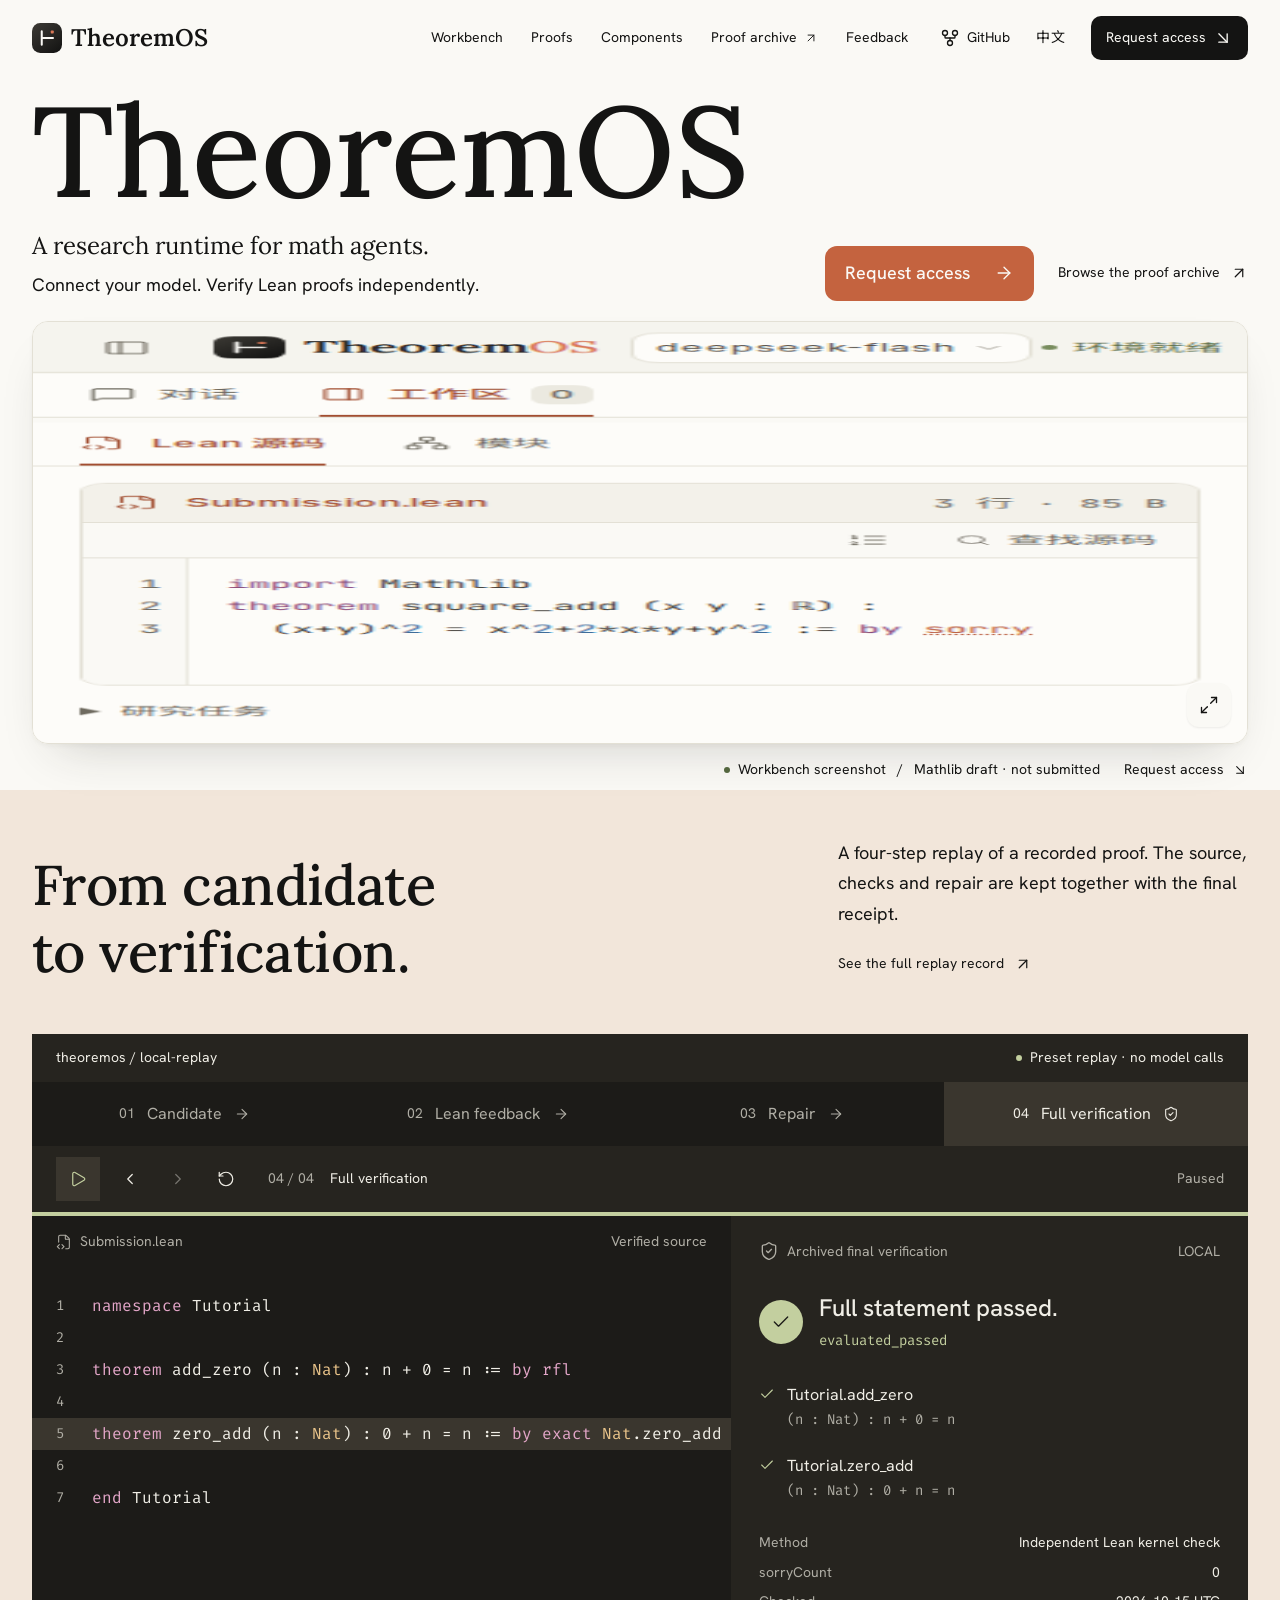
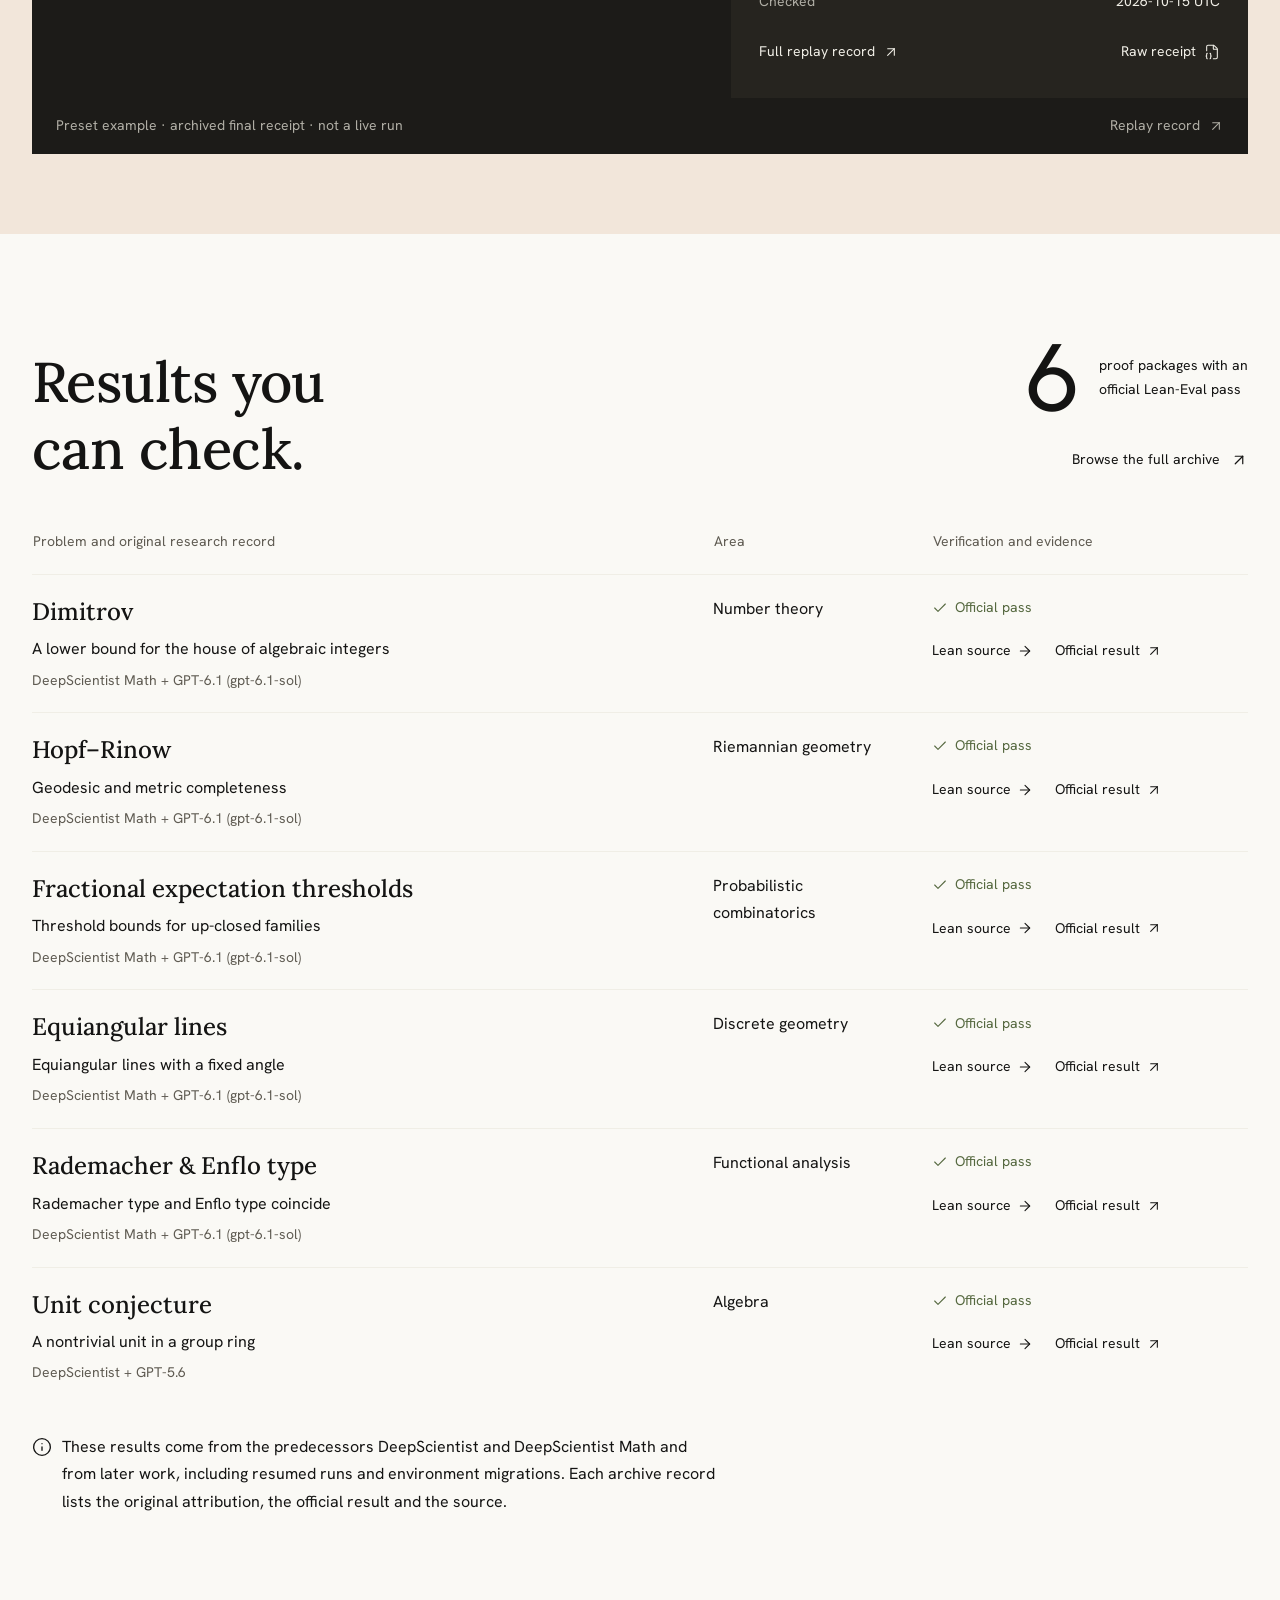
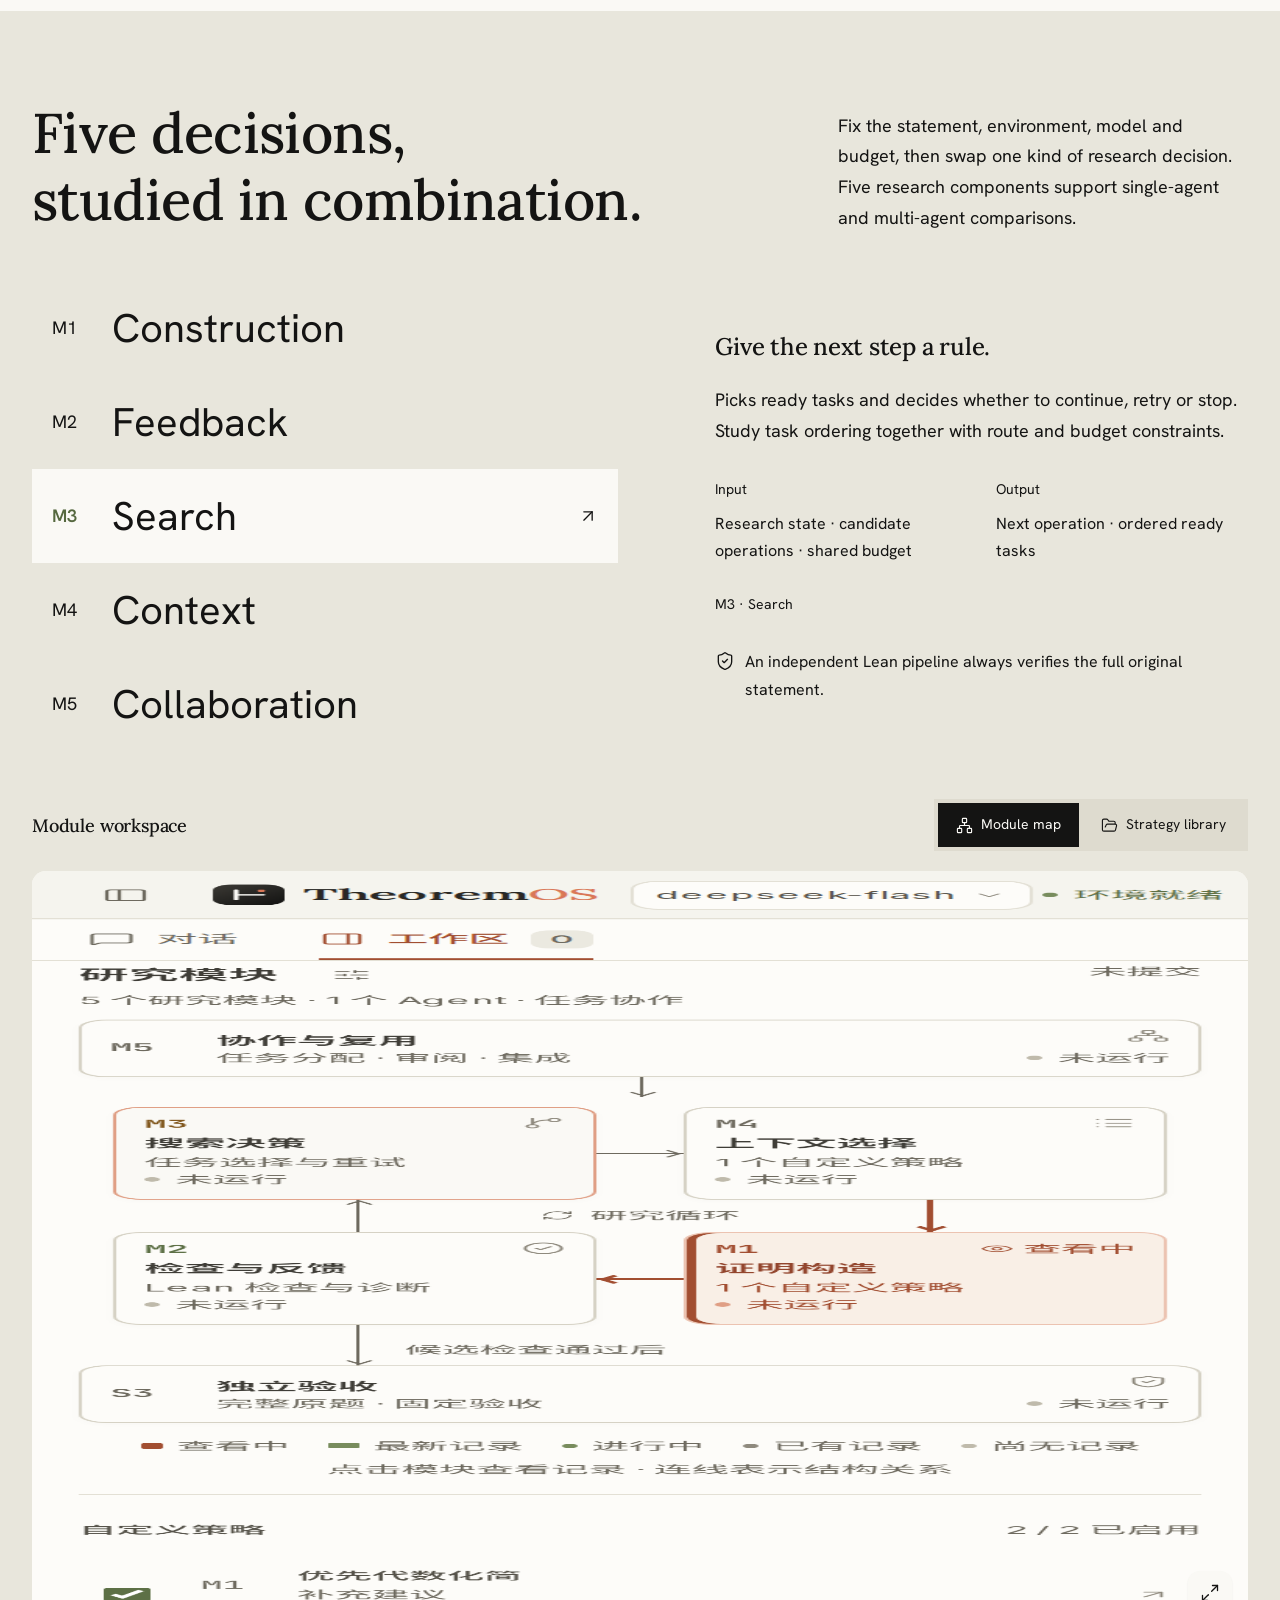
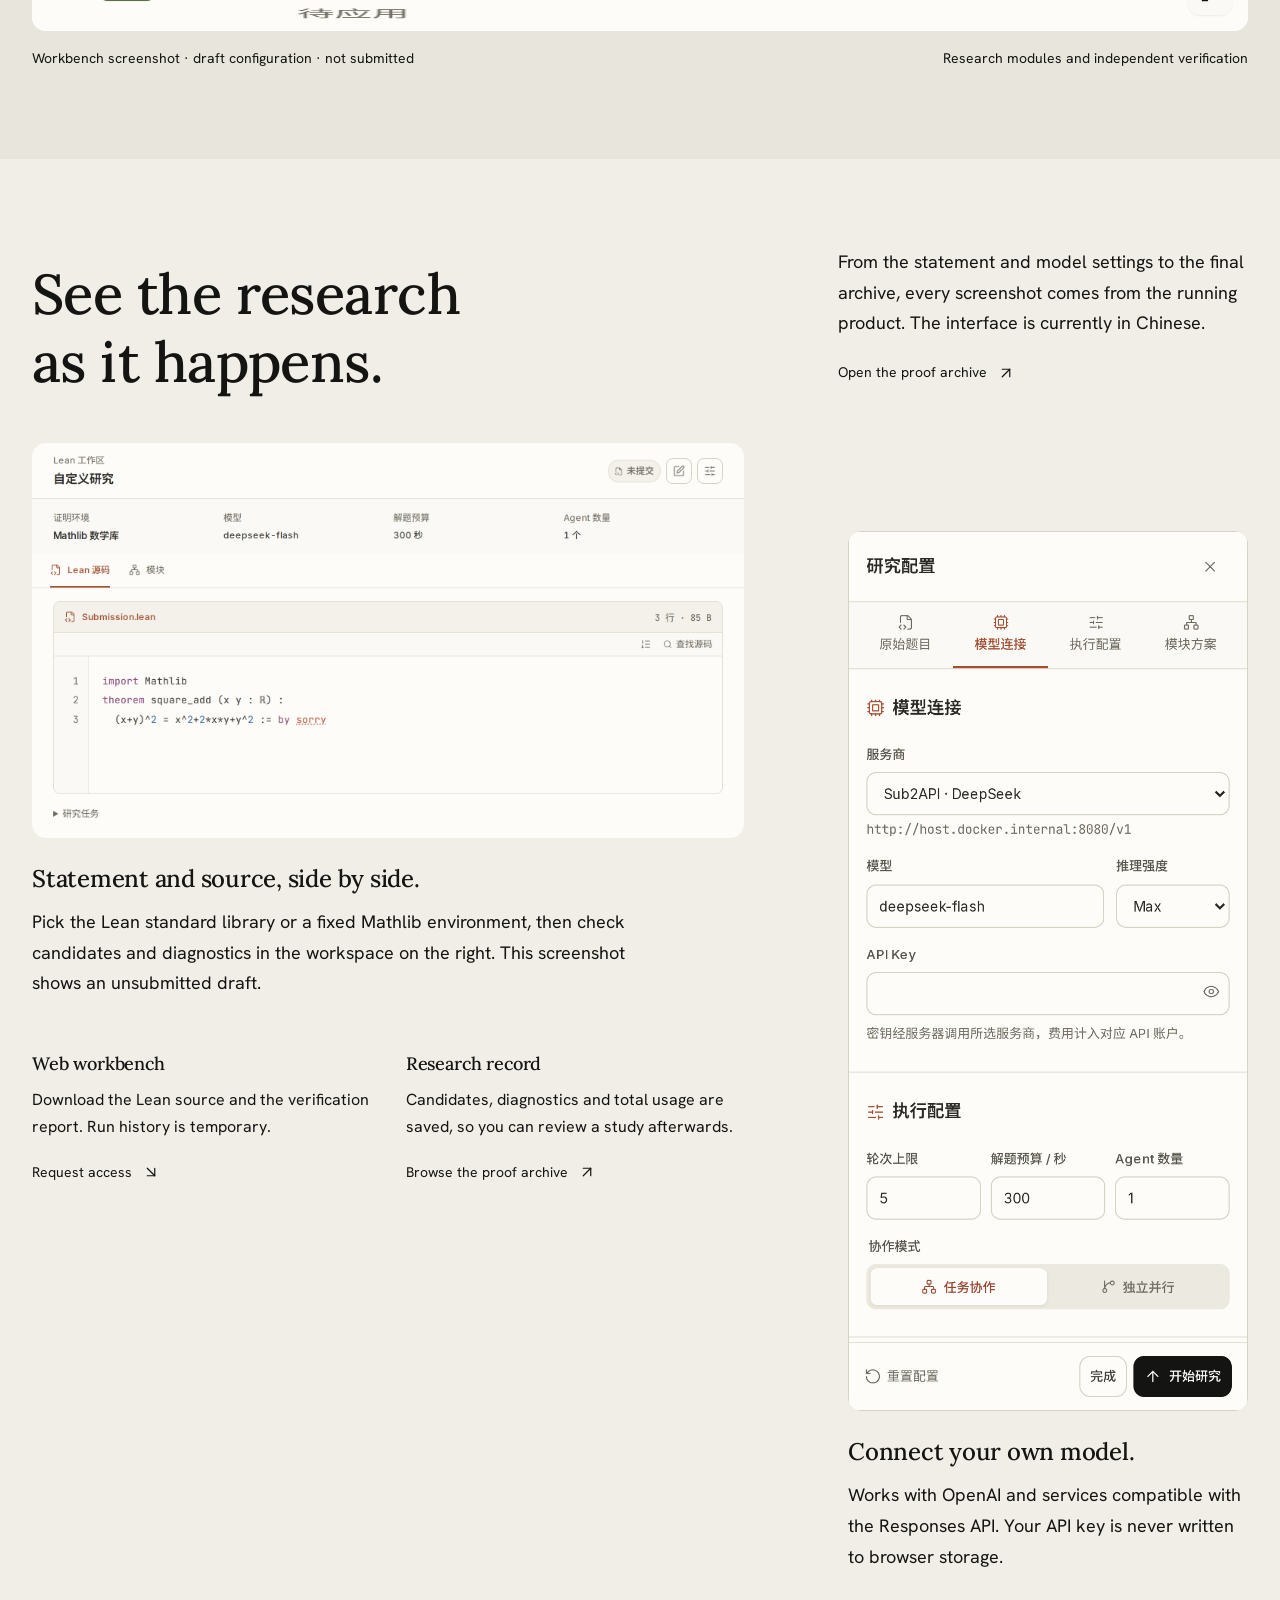
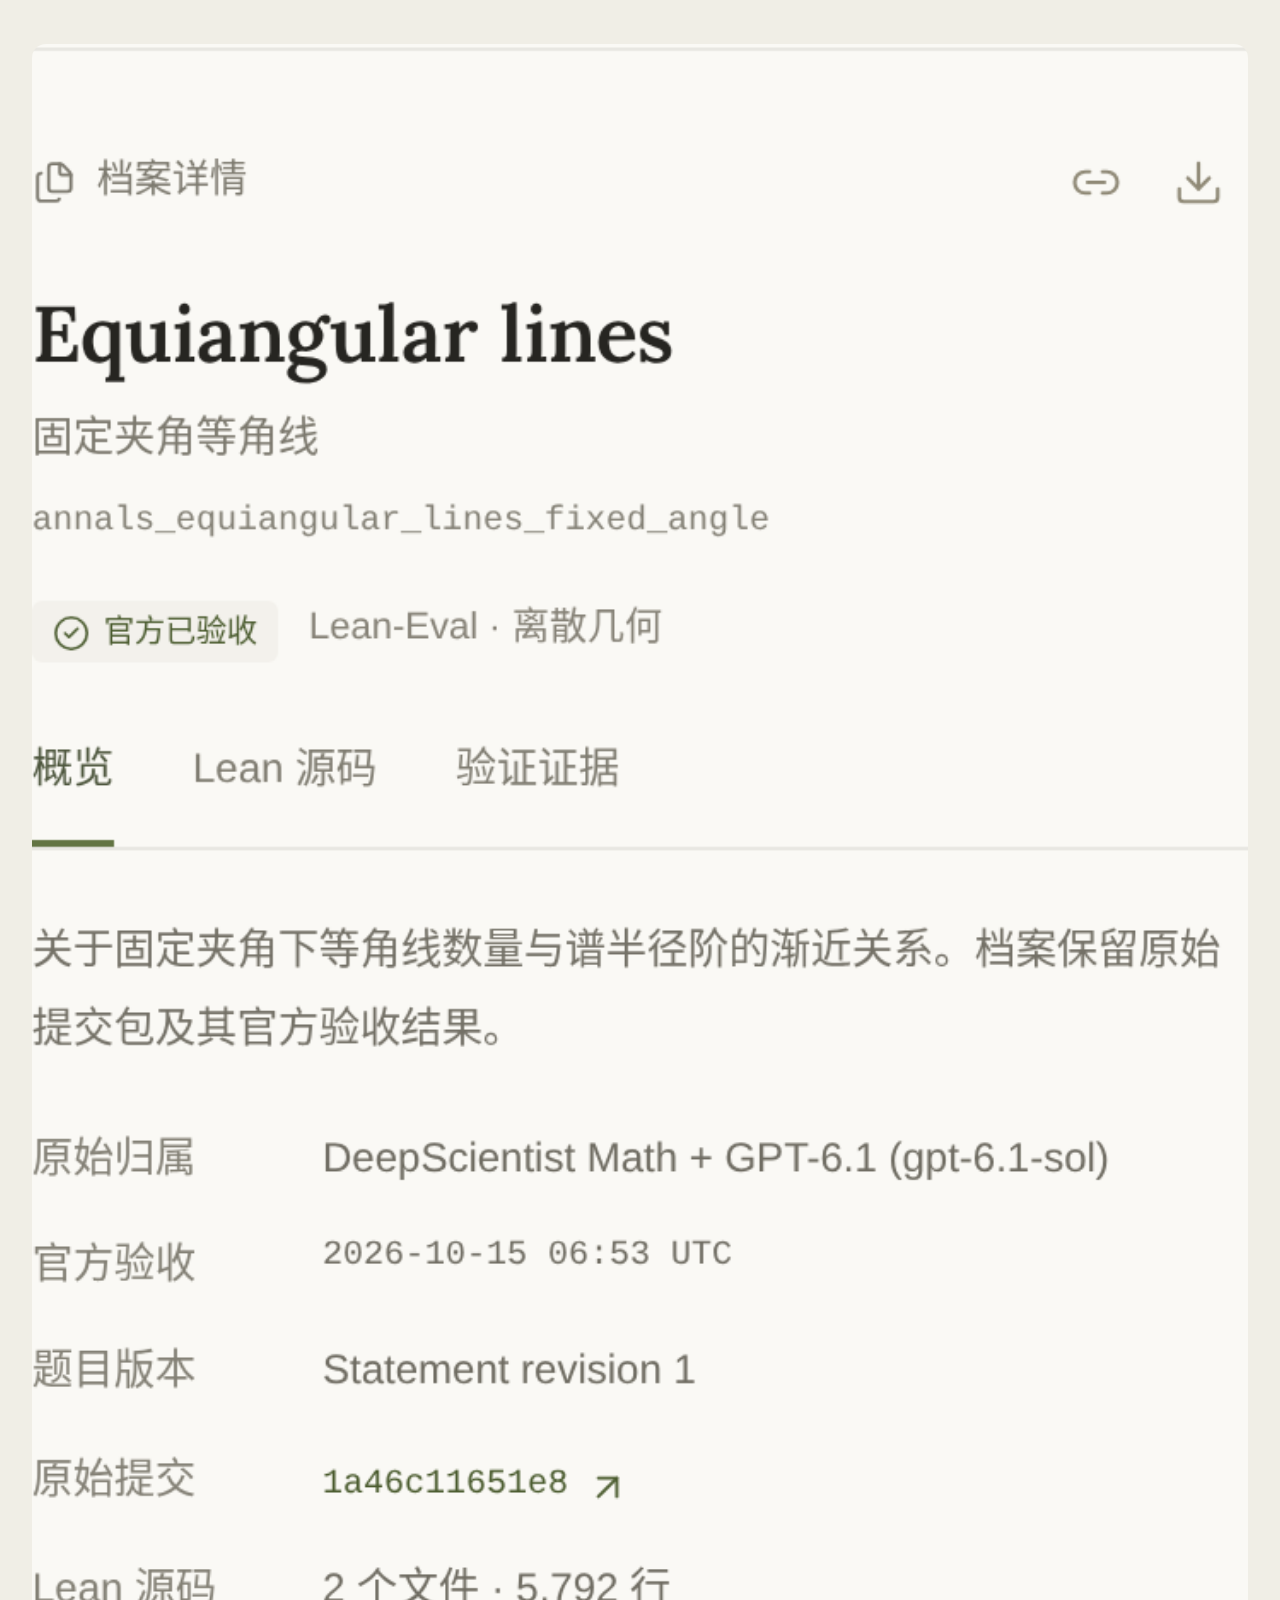
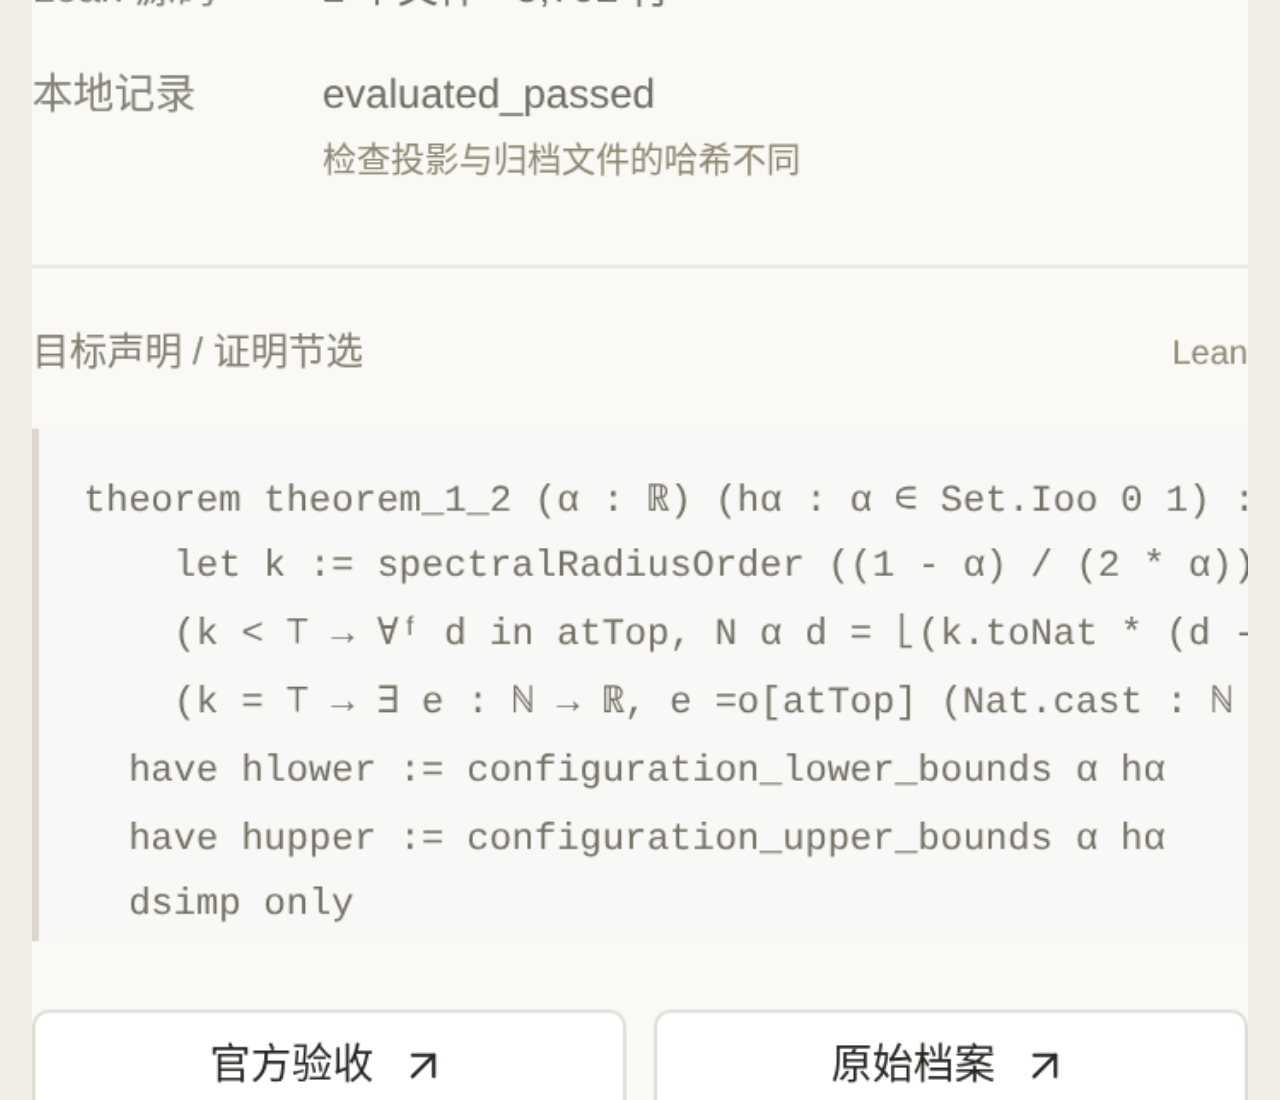
==== en/index.html @ b3b86bd8 "Add early access requests and an English site Request early access through a bilingual issue form. E" ====
<!doctype html>
<html lang="en">
<head>
  <meta charset="utf-8">
  <meta name="viewport" content="width=device-width, initial-scale=1">
  <meta name="description" content="TheoremOS is a research runtime for math agents. The online workbench connects your model, builds Lean and Mathlib proofs, and an independent Lean pipeline verifies the full original statement.">
  <meta name="theme-color" content="#ffffff">
  <meta property="og:title" content="TheoremOS | A research runtime for math agents">
  <meta property="og:description" content="A composable research runtime for math agents. Swap research strategies, check every proof, and trace every attempt.">
  <meta property="og:type" content="website">
  <meta property="og:locale" content="en_US">
  <meta property="og:image" content="https://likc1606.github.io/theorem-os-site/assets/social-preview.png">
  <meta name="twitter:card" content="summary_large_image">
  <link rel="alternate" hreflang="zh-CN" href="https://likc1606.github.io/theorem-os-site/">
  <link rel="alternate" hreflang="en" href="https://likc1606.github.io/theorem-os-site/en/">
  <link rel="icon" type="image/svg+xml" href="../assets/mark.svg">
  <link rel="stylesheet" href="../landing.css">
  <title>TheoremOS | A research runtime for math agents</title>
</head>
<body>
  <a class="skip-link" href="#main">Skip to content</a>
  <header class="site-header">
    <div class="header-inner wrap">
      <a class="brand" href="index.html" aria-label="TheoremOS home"><img src="../assets/mark.svg" alt="" width="31" height="31"><span>Theorem<span class="brand-os">OS</span></span></a>
      <nav class="desktop-nav" aria-label="Main navigation"><a href="#workbench-preview">Workbench</a><a href="#proofs">Proofs</a><a href="#components">Components</a><a href="archive.html">Proof archive<i data-lucide="arrow-up-right"></i></a><a href="feedback.html">Feedback</a></nav>
      <div class="header-actions"><a class="github-link" href="https://github.com/LikC1606/theorem-os-site" target="_blank" rel="noreferrer" aria-label="TheoremOS on GitHub"><i data-lucide="git-fork"></i><span>GitHub</span></a><a class="lang-link" href="../index.html" hreflang="zh-CN" lang="zh-CN" aria-label="中文版">中文</a><a class="nav-start" href="#start">Request access<i data-lucide="arrow-down-right"></i></a><button class="menu-toggle" type="button" aria-label="Open navigation" aria-expanded="false" aria-controls="mobile-nav"><i data-lucide="menu"></i><i data-lucide="x"></i></button></div>
    </div>
    <nav class="mobile-nav wrap" id="mobile-nav" aria-label="Mobile navigation" hidden><a href="#start">Request access<i data-lucide="arrow-down-right"></i></a><a href="#workbench-preview">Research workbench<i data-lucide="arrow-down-right"></i></a><a href="#demo">Verification replay<i data-lucide="arrow-down-right"></i></a><a href="#proofs">Proofs<i data-lucide="arrow-down-right"></i></a><a href="#components">Research components<i data-lucide="arrow-down-right"></i></a><a href="archive.html">Proof archive<i data-lucide="arrow-up-right"></i></a><a href="feedback.html">Feedback<i data-lucide="arrow-up-right"></i></a><a href="https://github.com/LikC1606/theorem-os-site" target="_blank" rel="noreferrer">GitHub<i data-lucide="arrow-up-right"></i></a></nav>
  </header>

  <main id="main">
    <div class="hero-shell">
      <section class="hero wrap" aria-labelledby="hero-title">
        <div class="hero-copy">
          <h1 id="hero-title"><span class="hero-name">TheoremOS</span></h1>
          <div class="hero-baseline"><div><p class="hero-category">A research runtime for math agents.</p><p class="hero-description">Connect your model. Verify Lean proofs independently.</p></div><div class="hero-actions"><a class="button button-dark" href="#start">Request access<i data-lucide="arrow-right"></i></a><a class="text-link" href="archive.html">Browse the proof archive<i data-lucide="arrow-up-right"></i></a></div></div>
        </div>
      </section>
      <figure class="workbench-preview wrap" id="workbench-preview">
        <a class="workbench-image-link" href="../assets/workbench-full-desktop.png" aria-label="Enlarge the workbench screenshot" title="Enlarge screenshot"><picture class="workbench-picture"><source media="(max-width: 900px)" srcset="../assets/workbench-mobile.png" width="390" height="440"><img src="../assets/workbench-desktop.png" alt="The TheoremOS research workbench, with the research chat and task input on the left and a live Lean workspace on the right. It shows an unsubmitted Mathlib draft. The interface is in Chinese." width="1440" height="500" fetchpriority="high"></picture><span class="preview-expand"><i data-lucide="maximize-2"></i></span></a>
        <figcaption id="workbench-caption"><div class="tablet-workbench-copy"><h3>Explore in chat,<br>verify in the workspace.</h3><p>The research chat and the Lean workspace sit side by side. On phones and tablets you can switch views to see the statement, the source and the check status.</p></div><span><span class="status-dot"></span>Workbench screenshot <span class="preview-divider">/</span> Mathlib draft · not submitted</span><a href="#start">Request access<i data-lucide="arrow-down-right"></i></a></figcaption>
      </figure>
    </div>
    <section class="replay-section" id="demo" aria-labelledby="demo-title">
      <div class="wrap">
        <div class="section-heading"><h2 id="demo-title">From candidate<br>to verification.</h2><div class="replay-introduction"><p>A four-step replay of a recorded proof. The source, checks and repair are kept together with the final receipt.</p><a class="text-link" href="archive.html#view=quickstart">See the full replay record<i data-lucide="arrow-up-right"></i></a></div></div>
        <div class="product-demo" aria-label="TheoremOS recorded replay"><div class="replay-window" data-ui data-replay-playing="false" data-replay-current="verified" data-replay-state="paused">
    <div class="replay-chrome"><span class="window-dots" aria-hidden="true"><i></i><i></i><i></i></span><span class="mono">theoremos / local-replay</span><span class="replay-badge"><span class="status-dot"></span>Preset replay · no model calls</span></div>
    <div class="replay-tabs" role="tablist" aria-label="The four steps of the preset replay"><button type="button" role="tab" id="demo-candidate" aria-controls="stage-candidate" aria-selected="false" tabindex="-1" data-replay-stage="candidate" data-step-state="complete"><span class="replay-step-number mono">01</span><span>Candidate</span><i data-lucide="arrow-right"></i></button><button type="button" role="tab" id="demo-feedback" aria-controls="stage-feedback" aria-selected="false" tabindex="-1" data-replay-stage="feedback" data-step-state="complete"><span class="replay-step-number mono">02</span><span>Lean feedback</span><i data-lucide="arrow-right"></i></button><button type="button" role="tab" id="demo-repair" aria-controls="stage-repair" aria-selected="false" tabindex="-1" data-replay-stage="repair" data-step-state="complete"><span class="replay-step-number mono">03</span><span>Repair</span><i data-lucide="arrow-right"></i></button><button type="button" role="tab" id="demo-verified" aria-controls="stage-verified" aria-selected="true" tabindex="0" data-replay-stage="verified" data-step-state="current"><span class="replay-step-number mono">04</span><span>Full verification</span><i data-lucide="shield-check"></i></button></div>
    <div class="replay-toolbar"><div class="replay-playback" hidden><button type="button" id="replay-play" aria-label="Play the preset replay" title="Play the preset replay" aria-pressed="false"><i data-lucide="play"></i><i data-lucide="pause"></i></button><button type="button" id="replay-prev" aria-label="Previous step" title="Previous step"><i data-lucide="chevron-left"></i></button><button type="button" id="replay-next" aria-label="Next step" title="Next step" disabled><i data-lucide="chevron-right"></i></button><button type="button" id="replay-restart" aria-label="Replay from the start" title="Replay from the start"><i data-lucide="rotate-ccw"></i></button></div><span class="replay-position"><span class="mono" id="replay-step-number">04 / 04</span><span id="replay-step-label">Full verification</span></span><span class="replay-state" id="replay-status" role="status" aria-live="polite" aria-atomic="true">Archived</span></div>
    <div class="replay-progress" id="replay-progress" role="progressbar" aria-label="Preset replay step" aria-valuemin="1" aria-valuemax="4" aria-valuenow="4" aria-valuetext="Step 4 of 4: Full verification"><span class="replay-progress-fill"></span></div>
    <div class="replay-layout"><div class="replay-editor"><div class="replay-panel" id="stage-candidate" role="tabpanel" aria-labelledby="demo-candidate" tabindex="0" hidden><div class="editor-heading"><span><i data-lucide="file-code-2"></i>Submission.lean</span><span>Preset candidate 01</span></div><pre class="demo-code"><code><span class="code-line" data-line="1"><span class="syntax-keyword">namespace</span> Tutorial</span><span class="code-line" data-line="2">&#8203;</span><span class="code-line" data-line="3"><span class="syntax-keyword">theorem</span> add_zero (n : <span class="syntax-type">Nat</span>) : n + 0 = n := <span class="syntax-keyword">by</span> <span class="syntax-keyword">rfl</span></span><span class="code-line" data-line="4">&#8203;</span><span class="code-line" data-line="5"><span class="syntax-keyword">theorem</span> zero_add (n : <span class="syntax-type">Nat</span>) : 0 + n = n := <span class="syntax-keyword">by</span> <span class="syntax-keyword">rfl</span></span><span class="code-line" data-line="6">&#8203;</span><span class="code-line" data-line="7"><span class="syntax-keyword">end</span> Tutorial</span></code></pre></div><div class="replay-panel" id="stage-feedback" role="tabpanel" aria-labelledby="demo-feedback" tabindex="0" hidden><div class="editor-heading"><span><i data-lucide="file-code-2"></i>Lean feedback</span><span>What the check found</span></div><div class="demo-diagnostic"><span class="diagnostic-label"><i data-lucide="info"></i>What the check found in the preset candidate</span><h3>One goal passes,<br>one needs more work.</h3><p><code>add_zero</code> closes with <code>rfl</code>;<br><code>zero_add</code> needs an existing lemma.</p><pre><code>n : Nat
⊢ 0 + n = n</code></pre><p class="diagnostic-hint">The next candidate uses <code>Nat.zero_add n</code>.</p></div></div><div class="replay-panel" id="stage-repair" role="tabpanel" aria-labelledby="demo-repair" tabindex="0" hidden><div class="editor-heading"><span><i data-lucide="file-code-2"></i>Submission.lean</span><span>Preset candidate 02</span></div><pre class="demo-code"><code><span class="code-line" data-line="1"><span class="syntax-keyword">namespace</span> Tutorial</span><span class="code-line" data-line="2">&#8203;</span><span class="code-line" data-line="3"><span class="syntax-keyword">theorem</span> add_zero (n : <span class="syntax-type">Nat</span>) : n + 0 = n := <span class="syntax-keyword">by</span> <span class="syntax-keyword">rfl</span></span><span class="code-line" data-line="4">&#8203;</span><span class="code-line is-change" data-line="5"><span class="syntax-keyword">theorem</span> zero_add (n : <span class="syntax-type">Nat</span>) : 0 + n = n := <span class="syntax-keyword">by</span> <span class="syntax-keyword">exact</span> <span class="syntax-type">Nat</span>.zero_add n</span><span class="code-line" data-line="6">&#8203;</span><span class="code-line" data-line="7"><span class="syntax-keyword">end</span> Tutorial</span></code></pre></div><div class="replay-panel" id="stage-verified" role="tabpanel" aria-labelledby="demo-verified" tabindex="0"><div class="editor-heading"><span><i data-lucide="file-code-2"></i>Submission.lean</span><span>Verified source</span></div><pre class="demo-code"><code><span class="code-line" data-line="1"><span class="syntax-keyword">namespace</span> Tutorial</span><span class="code-line" data-line="2">&#8203;</span><span class="code-line" data-line="3"><span class="syntax-keyword">theorem</span> add_zero (n : <span class="syntax-type">Nat</span>) : n + 0 = n := <span class="syntax-keyword">by</span> <span class="syntax-keyword">rfl</span></span><span class="code-line" data-line="4">&#8203;</span><span class="code-line is-change" data-line="5"><span class="syntax-keyword">theorem</span> zero_add (n : <span class="syntax-type">Nat</span>) : 0 + n = n := <span class="syntax-keyword">by</span> <span class="syntax-keyword">exact</span> <span class="syntax-type">Nat</span>.zero_add n</span><span class="code-line" data-line="6">&#8203;</span><span class="code-line" data-line="7"><span class="syntax-keyword">end</span> Tutorial</span></code></pre></div></div>
    <aside class="replay-receipt" aria-label="Final verification of the archived replay"><div class="receipt-title"><i data-lucide="shield-check"></i><span>Archived final verification</span><span class="receipt-local">LOCAL</span></div><div class="receipt-status"><span class="receipt-check"><i data-lucide="check"></i></span><div><strong>Full statement passed.</strong><code>evaluated_passed</code></div></div><div class="receipt-targets"><div><i data-lucide="check"></i><span><strong>Tutorial.add_zero</strong><code>(n : Nat) : n + 0 = n</code></span></div><div><i data-lucide="check"></i><span><strong>Tutorial.zero_add</strong><code>(n : Nat) : 0 + n = n</code></span></div></div><dl class="receipt-facts"><div><dt>Method</dt><dd>Independent Lean kernel check</dd></div><div><dt>sorryCount</dt><dd>0</dd></div><div><dt>Checked</dt><dd>2026-10-15 UTC</dd></div></dl><div class="receipt-links"><a href="archive.html#view=quickstart" class="receipt-link">Full replay record<i data-lucide="arrow-up-right"></i></a><a href="../assets/replay.json" class="receipt-link receipt-evidence" target="_blank" rel="noreferrer" title="Open the raw JSON receipt">Raw receipt<i data-lucide="file-json-2"></i></a></div></aside></div>
    <div class="replay-caption"><span>Preset example · archived final receipt · not a live run</span><a href="archive.html#view=quickstart">Replay record<i data-lucide="arrow-up-right"></i></a></div>
  </div></div>
      </div>
    </section>

    <section class="proofs-section" id="proofs" aria-labelledby="proofs-title">
      <div class="wrap">
        <div class="section-heading proof-heading"><h2 id="proofs-title">Results you<br>can check.</h2><div class="proof-heading-note"><span class="proof-count">6</span><p>proof packages with an<br>official Lean-Eval pass</p><a href="archive.html" class="text-link">Browse the full archive<i data-lucide="arrow-up-right"></i></a></div></div>
        <table class="proof-table"><caption class="sr-only">Proof packages with an official pass, with original attribution and verification links</caption><thead><tr><th scope="col">Problem and original research record</th><th scope="col">Area</th><th scope="col">Verification and evidence</th></tr></thead><tbody>
    <tr class="proof-row" data-accepted-proof="dimitrov">
      <th scope="row"><h3><a href="archive.html#proof=dimitrov">Dimitrov</a></h3><p class="proof-subtitle">A lower bound for the house of algebraic integers</p><p class="proof-credit">DeepScientist Math + GPT-6.1 (gpt-6.1-sol)</p></th>
      <td class="proof-area">Number theory</td>
      <td><span class="proof-pass"><i data-lucide="check"></i>Official pass</span><div class="proof-links"><a data-proof-source href="archive.html#proof=dimitrov&tab=source">Lean source<i data-lucide="arrow-right"></i></a><a class="official-link" href="https://github.com/leanprover/lean-eval-submissions/issues/2143#issuecomment-6215093969" target="_blank" rel="noreferrer" aria-label="Official result for Dimitrov">Official result<i data-lucide="arrow-up-right"></i></a></div></td>
    </tr>
    <tr class="proof-row" data-accepted-proof="hopf_rinow">
      <th scope="row"><h3><a href="archive.html#proof=hopf_rinow">Hopf–Rinow</a></h3><p class="proof-subtitle">Geodesic and metric completeness</p><p class="proof-credit">DeepScientist Math + GPT-6.1 (gpt-6.1-sol)</p></th>
      <td class="proof-area">Riemannian geometry</td>
      <td><span class="proof-pass"><i data-lucide="check"></i>Official pass</span><div class="proof-links"><a data-proof-source href="archive.html#proof=hopf_rinow&tab=source">Lean source<i data-lucide="arrow-right"></i></a><a class="official-link" href="https://github.com/leanprover/lean-eval-submissions/issues/2143#issuecomment-6215093969" target="_blank" rel="noreferrer" aria-label="Official result for Hopf–Rinow">Official result<i data-lucide="arrow-up-right"></i></a></div></td>
    </tr>
    <tr class="proof-row" data-accepted-proof="annals_fractional_expectation_thresholds">
      <th scope="row"><h3><a href="archive.html#proof=annals_fractional_expectation_thresholds">Fractional expectation thresholds</a></h3><p class="proof-subtitle">Threshold bounds for up-closed families</p><p class="proof-credit">DeepScientist Math + GPT-6.1 (gpt-6.1-sol)</p></th>
      <td class="proof-area">Probabilistic combinatorics</td>
      <td><span class="proof-pass"><i data-lucide="check"></i>Official pass</span><div class="proof-links"><a data-proof-source href="archive.html#proof=annals_fractional_expectation_thresholds&tab=source">Lean source<i data-lucide="arrow-right"></i></a><a class="official-link" href="https://github.com/leanprover/lean-eval-submissions/issues/2141#issuecomment-6197783762" target="_blank" rel="noreferrer" aria-label="Official result for Fractional expectation thresholds">Official result<i data-lucide="arrow-up-right"></i></a></div></td>
    </tr>
    <tr class="proof-row" data-accepted-proof="annals_equiangular_lines_fixed_angle">
      <th scope="row"><h3><a href="archive.html#proof=annals_equiangular_lines_fixed_angle">Equiangular lines</a></h3><p class="proof-subtitle">Equiangular lines with a fixed angle</p><p class="proof-credit">DeepScientist Math + GPT-6.1 (gpt-6.1-sol)</p></th>
      <td class="proof-area">Discrete geometry</td>
      <td><span class="proof-pass"><i data-lucide="check"></i>Official pass</span><div class="proof-links"><a data-proof-source href="archive.html#proof=annals_equiangular_lines_fixed_angle&tab=source">Lean source<i data-lucide="arrow-right"></i></a><a class="official-link" href="https://github.com/leanprover/lean-eval-submissions/issues/2135#issuecomment-6186332699" target="_blank" rel="noreferrer" aria-label="Official result for Equiangular lines">Official result<i data-lucide="arrow-up-right"></i></a></div></td>
    </tr>
    <tr class="proof-row" data-accepted-proof="annals_rademacher_enflo_type">
      <th scope="row"><h3><a href="archive.html#proof=annals_rademacher_enflo_type">Rademacher &amp; Enflo type</a></h3><p class="proof-subtitle">Rademacher type and Enflo type coincide</p><p class="proof-credit">DeepScientist Math + GPT-6.1 (gpt-6.1-sol)</p></th>
      <td class="proof-area">Functional analysis</td>
      <td><span class="proof-pass"><i data-lucide="check"></i>Official pass</span><div class="proof-links"><a data-proof-source href="archive.html#proof=annals_rademacher_enflo_type&tab=source">Lean source<i data-lucide="arrow-right"></i></a><a class="official-link" href="https://github.com/leanprover/lean-eval-submissions/issues/2115#issuecomment-6161355838" target="_blank" rel="noreferrer" aria-label="Official result for Rademacher &amp; Enflo type">Official result<i data-lucide="arrow-up-right"></i></a></div></td>
    </tr>
    <tr class="proof-row" data-accepted-proof="annals_unit_conjecture">
      <th scope="row"><h3><a href="archive.html#proof=annals_unit_conjecture">Unit conjecture</a></h3><p class="proof-subtitle">A nontrivial unit in a group ring</p><p class="proof-credit">DeepScientist + GPT-5.6</p></th>
      <td class="proof-area">Algebra</td>
      <td><span class="proof-pass"><i data-lucide="check"></i>Official pass</span><div class="proof-links"><a data-proof-source href="archive.html#proof=annals_unit_conjecture&tab=source">Lean source<i data-lucide="arrow-right"></i></a><a class="official-link" href="https://github.com/leanprover/lean-eval-submissions/issues/1246#issuecomment-5380977645" target="_blank" rel="noreferrer" aria-label="Official result for Unit conjecture">Official result<i data-lucide="arrow-up-right"></i></a></div></td>
    </tr></tbody></table>
        <p class="proof-provenance"><i data-lucide="info"></i><span>These results come from the predecessors DeepScientist and DeepScientist Math and from later work, including resumed runs and environment migrations. Each archive record lists the original attribution, the official result and the source.</span></p>
      </div>
    </section>

    <div class="components-shell"><section class="components-section wrap" id="components" aria-labelledby="components-title">
      <div class="section-heading"><h2 id="components-title">Five decisions,<br>studied in combination.</h2><p class="heading-description">Fix the statement, environment, model and budget, then swap one kind of research decision. Five research components support single-agent and multi-agent comparisons.</p></div>
      <div class="component-explorer">
        <div class="component-tabs" role="tablist" aria-label="Five research components" aria-orientation="vertical">
          <button class="component-tab" type="button" id="tab-m1" role="tab" aria-selected="false" aria-controls="component-panel" tabindex="-1" data-component="m1"><span class="component-number">M1</span><strong>Construction</strong><i data-lucide="arrow-up-right"></i></button>
          <button class="component-tab" type="button" id="tab-m2" role="tab" aria-selected="false" aria-controls="component-panel" tabindex="-1" data-component="m2"><span class="component-number">M2</span><strong>Feedback</strong><i data-lucide="arrow-up-right"></i></button>
          <button class="component-tab" type="button" id="tab-m3" role="tab" aria-selected="true" aria-controls="component-panel" tabindex="0" data-component="m3"><span class="component-number">M3</span><strong>Search</strong><i data-lucide="arrow-up-right"></i></button>
          <button class="component-tab" type="button" id="tab-m4" role="tab" aria-selected="false" aria-controls="component-panel" tabindex="-1" data-component="m4"><span class="component-number">M4</span><strong>Context</strong><i data-lucide="arrow-up-right"></i></button>
          <button class="component-tab" type="button" id="tab-m5" role="tab" aria-selected="false" aria-controls="component-panel" tabindex="-1" data-component="m5"><span class="component-number">M5</span><strong>Collaboration</strong><i data-lucide="arrow-up-right"></i></button>
        </div>
        <div class="component-panel" id="component-panel" role="tabpanel" tabindex="0" aria-labelledby="tab-m3">
          <div class="module-details"><div><h3 id="module-title">Give the next step a rule.</h3><p id="module-description">Picks ready tasks and decides whether to continue, retry or stop. Study task ordering together with route and budget constraints.</p></div><dl><div><dt>Input</dt><dd id="module-input">Research state · candidate operations · shared budget</dd></div><div><dt>Output</dt><dd id="module-output">Next operation · ordered ready tasks</dd></div></dl><p class="module-contract" id="module-kicker">M3 · Search</p></div>
          <div class="independent-check"><i data-lucide="shield-check"></i><span>An independent Lean pipeline always verifies the full original statement.</span></div>
        </div>
      </div>

      <figure class="module-showcase" aria-labelledby="module-preview-heading">
        <div class="module-preview-toolbar"><h3 id="module-preview-heading">Module workspace</h3><div class="module-preview-tabs" role="tablist" aria-label="Workbench module views" hidden><button type="button" id="module-preview-tab-modules" role="tab" aria-selected="true" aria-controls="module-preview-panel" data-module-preview="modules"><i data-lucide="network"></i>Module map</button><button type="button" id="module-preview-tab-library" role="tab" aria-selected="false" aria-controls="module-preview-panel" tabindex="-1" data-module-preview="library"><i data-lucide="folder-open"></i>Strategy library</button></div></div>
        <div id="module-preview-panel" role="tabpanel" aria-labelledby="module-preview-tab-modules" tabindex="0"><a class="module-preview-link" href="../assets/workbench-modules-desktop.png" target="_blank" rel="noreferrer" aria-label="View the full-size module map screenshot" title="View full-size screenshot"><picture><source media="(max-width: 600px)" srcset="../assets/workbench-modules-mobile.png" width="390" height="844"><img src="../assets/workbench-modules-desktop.png" alt="The module map of the current workbench: the M1–M5 research decisions connect to the fixed S3 independent verification. The configuration has not been submitted yet." width="1440" height="900" loading="lazy"></picture><span class="preview-expand"><i data-lucide="maximize-2"></i></span></a></div>
        <figcaption><span>Workbench screenshot · draft configuration · not submitted</span><span id="module-preview-caption" aria-live="polite">Research modules and independent verification</span></figcaption>
      </figure>

      <noscript><p class="no-script-note">Enable JavaScript to switch between the inputs and outputs of each component.</p></noscript>
    </section>

    </div>
    <section class="records-section" aria-labelledby="records-title">
      <div class="records-layout wrap">
        <div class="section-heading"><h2 id="records-title">See the research<br>as it happens.</h2><div class="records-introduction"><p>From the statement and model settings to the final archive, every screenshot comes from the running product. The interface is currently in Chinese.</p><a class="text-link" href="archive.html">Open the proof archive<i data-lucide="arrow-up-right"></i></a></div></div>
        <div class="product-gallery">
          <div class="source-column"><figure class="product-fragment"><a href="../assets/workbench-source-detail.png" target="_blank" rel="noreferrer" aria-label="View the full Mathlib source screenshot"><img src="../assets/workbench-source-detail.png" alt="A Lean workspace with an unsubmitted statement and candidate source in a fixed Mathlib environment. The sorry is kept." width="953" height="540" loading="lazy"></a><figcaption><h3>Statement and source, side by side.</h3><p>Pick the Lean standard library or a fixed Mathlib environment, then check candidates and diagnostics in the workspace on the right. This screenshot shows an unsubmitted draft.</p></figcaption></figure><div class="record-notes"><div><h3>Web workbench</h3><p>Download the Lean source and the verification report. Run history is temporary.</p><a class="text-link" href="#start">Request access<i data-lucide="arrow-down-right"></i></a></div><div><h3>Research record</h3><p>Candidates, diagnostics and total usage are saved, so you can review a study afterwards.</p><a class="text-link" href="archive.html">Browse the proof archive<i data-lucide="arrow-up-right"></i></a></div></div></div>
          <figure class="product-fragment settings-fragment"><a href="../assets/workbench-settings-detail.png" target="_blank" rel="noreferrer" aria-label="View the full model settings screenshot"><img src="../assets/workbench-settings-detail.png" alt="The research settings: the model connection page shows the OpenAI endpoint, the model, the reasoning effort and an empty API key field." width="370" height="814" loading="lazy"></a><figcaption><h3>Connect your own model.</h3><p>Works with OpenAI and services compatible with the Responses API. Your API key is never written to browser storage.</p></figcaption></figure>
        </div>
        <figure class="archive-showcase"><a class="archive-image-link" href="archive.html" aria-label="Open the searchable proof archive"><picture><source media="(max-width: 600px)" srcset="../assets/archive-preview-mobile.png" width="356" height="797"><img src="../assets/archive-preview.png" alt="The TheoremOS proof archive with the statement, the original attribution, the Lean source and the verification evidence for each proof." width="1440" height="900" loading="lazy"></picture></a><figcaption><span>Source, provenance and verification in one archive.</span><a href="archive.html">Search the proof archive<i data-lucide="arrow-up-right"></i></a></figcaption></figure>
      </div>
    </section>

    <section class="start-section" id="start" aria-labelledby="start-title">
      <div class="start-layout wrap">
        <div class="start-copy">
          <h2 id="start-title">Start your<br>next study.</h2>
          <p>The online workbench is coming soon. <br>Request access and we will reply in the same issue when it opens.</p>
          <span class="replay-label"><i data-lucide="clock"></i>Online service · coming soon</span>
          <div class="start-links"><a class="button button-lime" href="https://github.com/LikC1606/theorem-os-site/issues/new?template=early-access.yml" target="_blank" rel="noreferrer">Request access on GitHub<i data-lucide="arrow-up-right"></i></a><a class="text-link" href="feedback.html">Send feedback<i data-lucide="arrow-up-right"></i></a></div>
          <p class="start-note">GitHub requests are public. Do not include API keys, email addresses or other personal information.</p>
        </div>
        <div class="start-terminal start-soon" data-ui>
          <div class="terminal-heading"><span>Online workbench</span><i data-lucide="globe"></i></div>
          <div class="command-panel">
            <p class="soon-status"><span class="status-dot"></span>Coming soon</p>
            <ul class="soon-list">
              <li><i data-lucide="file-code-2"></i><span>Submit Lean and Mathlib statements, then follow the research chat and workspace online</span></li>
              <li><i data-lucide="key-round"></i><span>Use your own API key; it is never written to browser storage</span></li>
              <li><i data-lucide="download"></i><span>Download the Lean source and the verification report</span></li>
            </ul>
            <a class="terminal-evidence" href="archive.html#view=quickstart">Watch the verification replay of a recorded proof<i data-lucide="arrow-up-right"></i></a>
          </div>
          <div class="terminal-bottom"><i data-lucide="shield-check"></i><span>A full statement passes only with <code>evaluated_passed</code></span></div>
        </div>
        <div class="requirements"><span><a href="https://lean-lang.org/" target="_blank" rel="noreferrer">Lean 4</a> + <a href="https://github.com/leanprover-community/mathlib4" target="_blank" rel="noreferrer">mathlib</a></span><span>Bring your own API key</span><span>Independent Lean verification</span></div>
      </div>
    </section>

    <section class="faq-section wrap" aria-labelledby="faq-title"><h2 id="faq-title">Before you start.</h2><div class="faq-list"><details><summary>How do I request access?<i data-lucide="plus"></i></summary><p>Open an early access request on GitHub and describe your research use and the problems you want to work on. We will reply in the same issue when the workbench opens. Requests are public, so do not include API keys, email addresses or other personal information.</p></details><details><summary>What is it for?<i data-lucide="plus"></i></summary><p>It is built for math agent researchers and Lean developers: building proofs, comparing search and collaboration methods, and reviewing research experiments. This is a research preview.</p></details><details><summary>Can I run proofs in the browser?<i data-lucide="plus"></i></summary><p>The online workbench is coming soon. Once it opens, you can submit Lean and Mathlib statements in the browser, enter your own API key and see the verification result. For now the site offers interface screenshots, a recorded replay and the proof archive.</p></details><details><summary>Which API keys are supported?<i data-lucide="plus"></i></summary><p>The online workbench works with OpenAI and services compatible with the Responses API. Research runs incur usage with your provider. The recorded replay on this site does not call a model and needs no API key.</p></details><details><summary>Does the web workbench keep my research records?<i data-lucide="plus"></i></summary><p>Run records are kept in service memory for a limited time, and you can download the source and reports. They are cleared when the service restarts or the session expires. Drafts are kept in the current tab, and your API key is never written to browser storage.</p></details></div></section>
  </main>

  <div class="footer-shell"><footer class="site-footer wrap"><div class="footer-top"><p>Mathematical exploration you can trace.</p><nav aria-label="Footer links"><a href="archive.html">Proof archive</a><a href="feedback.html">Feedback</a><a href="https://github.com/LikC1606/theorem-os-site" target="_blank" rel="noreferrer">GitHub<i data-lucide="arrow-up-right"></i></a></nav></div><div class="footer-wordmark" aria-hidden="true">TheoremOS</div><div class="footer-bottom"><span>© 2026 TheoremOS contributors</span><span>Research Preview</span></div></footer></div>
  <dialog class="preview-dialog" id="workbench-dialog" aria-labelledby="preview-title" aria-describedby="preview-description">
    <div class="preview-dialog-header"><div><strong id="preview-title">TheoremOS <span>Research workbench</span></strong><p id="preview-description">Workbench screenshot · Mathlib draft · not submitted</p></div><div class="preview-dialog-actions"><button type="button" class="preview-zoom" aria-label="Zoom in" aria-pressed="false" title="Zoom in"><i data-lucide="zoom-in"></i><i data-lucide="zoom-out"></i></button><a class="preview-original" href="../assets/workbench-full-desktop.png" target="_blank" rel="noreferrer" aria-label="Open the original screenshot" title="Open the original screenshot"><i data-lucide="external-link"></i></a><button type="button" class="preview-close" aria-label="Close the screenshot preview" title="Close" autofocus><i data-lucide="x"></i></button></div></div>
    <div class="preview-dialog-media" role="region" aria-label="Research workbench screenshot" tabindex="0"><picture><source media="(max-width: 600px)" srcset="../assets/workbench-full-mobile.png" width="390" height="844"><img src="../assets/workbench-full-desktop.png" alt="The full two-column workbench: the research chat and task input on the left, and an unsubmitted Mathlib statement and Lean draft on the right." width="1440" height="900" loading="lazy"></picture></div>
  </dialog>
  <script src="../landing.js" defer></script>
</body>
</html>
---- landing.css ----
@font-face {
  font-family: "Hanken Grotesk";
  src: url("[data-uri]") format("woff2");
  font-style: normal;
  font-weight: 400 700;
  font-display: swap;
}
@font-face {
  font-family: "TheoremOS Serif Latin";
  src: url("[data-uri]") format("woff2");
  font-style: normal;
  font-weight: 400 700;
  font-display: swap;
}
/* Interface CJK text; same split as the serif below. */
@font-face {
  font-family: "TheoremOS Sans SC";
  src: url("assets/fonts/NotoSansSC-ui.woff2") format("woff2");
  font-weight: 400 600;
  font-display: swap;
  unicode-range: U+3000-303F,U+4E00,U+4E09-4E0B,U+4E0D-4E0E,U+4E13-4E14,U+4E22,U+4E24,U+4E2A,U+4E2D,U+4E34,U+4E3A-4E3B,U+4E45,U+4E48-4E49,U+4E4B,U+4E5F,U+4E86,U+4E8B,U+4E8E,U+4E94,U+4E9B,U+4EA4,U+4EA7,U+4EAB,U+4EBA,U+4EC0,U+4EC5,U+4ECB,U+4ECD-4ECE,U+4ED6,U+4ED8,U+4EE3-4EE5,U+4EEC,U+4EF6-4EF7,U+4EFB,U+4EFD,U+4F18,U+4F1A,U+4F20,U+4F4D,U+4F53,U+4F55,U+4F59,U+4F5C,U+4F60,U+4F7F,U+4F8B,U+4F9B,U+4F9D,U+4FA7,U+4FDD,U+4FE1,U+4FEE,U+5019,U+503C,U+5047,U+505A,U+505C,U+50A8,U+50CF,U+5141,U+5145,U+5148,U+5165,U+5168,U+516C,U+5171,U+5173,U+5176-5177,U+517C,U+5185,U+518C-518D,U+5199,U+51B2-51B3,U+51C6,U+51CF,U+51E0-51E1,U+51ED,U+51FA-51FB,U+51FD,U+5206-5207,U+5212,U+5217,U+5219,U+521B,U+521D,U+5220,U+5224,U+5230,U+5236-5237,U+524D,U+5269-526A,U+526F,U+529B,U+529F-52A1,U+52A8-52A9,U+52FF,U+5305,U+5316,U+5339-533A,U+534A,U+534F,U+5355,U+5357,U+5360,U+5373,U+5386,U+538B,U+539F,U+53C2,U+53CA,U+53CC-53CD,U+53D1,U+53D6-53D8,U+53E0,U+53E3,U+53E5-53E6,U+53EA,U+53EF-53F0,U+53F2-53F3,U+53F7,U+5404,U+5408,U+540C-540E,U+5411,U+5417,U+5426,U+542B,U+542F,U+544A,U+547D,U+548C,U+54A8,U+54C1,U+54C8,U+54CD,U+54EA,U+5546,U+5668,U+56DB,U+56DE,U+56E0,U+56F4,U+56FA,U+56FE,U+5728,U+5730,U+573A,U+5740,U+5747,U+5757,U+578B,U+57DF,U+57FA,U+585E,U+586B,U+5883,U+589E,U+58F0,U+5904,U+5907,U+590D,U+5916,U+591A,U+5927,U+5931,U+5934,U+5939,U+597D,U+5982,U+59CB,U+5B57-5B58,U+5B66,U+5B83,U+5B89,U+5B8C,U+5B98,U+5B9A,U+5B9E,U+5BA1,U+5BB9,U+5BBD,U+5BC6,U+5BDF,U+5BF9,U+5BFC,U+5C06,U+5C0F,U+5C11,U+5C1A,U+5C1D,U+5C31,U+5C3E,U+5C40,U+5C42,U+5C55,U+5C5E,U+5DE5-5DE6,U+5DEE,U+5DF1-5DF2,U+5E03,U+5E0C,U+5E26,U+5E38,U+5E72-5E73,U+5E76,U+5E8F,U+5E93-5E94,U+5EA6,U+5EF6,U+5EFA,U+5F00,U+5F02-5F03,U+5F0F,U+5F15,U+5F20,U+5F3A,U+5F52-5F53,U+5F55,U+5F62,U+5F71,U+5F80,U+5F84-5F85,U+5F97,U+5FAA,U+5FAE,U+5FC3,U+5FC5,U+5FEB,U+5FFD,U+6001,U+601D,U+6027,U+603B,U+6062,U+606F,U+60AC,U+60C5,U+60F3,U+610F,U+611F,U+6210-6211,U+6216,U+622A,U+6237,U+6240,U+624B,U+624D,U+6253,U+6267,U+6269,U+627E,U+628A,U+6295,U+6298,U+62A5,U+62D2,U+62D6,U+62E9,U+62EC,U+6301,U+6307,U+6309,U+6320,U+6355,U+6362,U+636E,U+6392,U+63A2,U+63A5,U+63A8,U+63CF-63D0,U+641C,U+6458,U+64A4,U+64AD,U+64CD,U+652F,U+6536,U+6539,U+653E,U+6545,U+6548,U+654F,U+6563,U+6570,U+6574,U+6587,U+6599,U+65AD,U+65B0,U+65B9,U+65CF,U+65E0,U+65E5,U+65E7,U+65E9,U+65F6,U+660E,U+662F,U+663E,U+666E-666F,U+6682,U+66F4,U+66FC,U+66FF-6700,U+6709,U+670D,U+671B,U+671F,U+672A-672C,U+673A,U+6743,U+6750,U+675F,U+6761,U+6765,U+677F,U+6784,U+6790,U+679C,U+67E5,U+6807,U+680F,U+6821,U+6838-6839,U+683C,U+6846,U+6848,U+6863,U+68C0,U+6982,U+69DB,U+6A21,U+6B21,U+6B62-6B65,U+6BB5,U+6BCD,U+6BCF,U+6BD4,U+6C42,U+6CA1,U+6CBF,U+6CD5,U+6CDB,U+6CE8,U+6D3B,U+6D41,U+6D4B,U+6D4F,U+6D88,U+6DFB,U+6E05,U+6E10,U+6E38,U+6E90,U+6EAF,U+6ED1,U+6EDA,U+6EDE,U+6EE1,U+70B9,U+7136,U+7167,U+7247-7248,U+724C,U+7269,U+72B6,U+72EC,U+731C,U+7387,U+73AF-73B0,U+7406,U+751F,U+7528,U+7531,U+753B,U+754C,U+7559,U+7565,U+7591,U+767B,U+7684,U+76D6,U+76D8,U+76EE,U+76F4,U+76F8,U+770B,U+771F,U+77E5,U+77ED,U+7801,U+7814,U+786E,U+78C1,U+793A,U+79BB,U+79CD,U+79D2,U+79F0,U+79FB,U+7A0B,U+7A0D,U+7A3F,U+7A76,U+7A7A,U+7A81,U+7A97,U+7ACB,U+7AD9,U+7AE0,U+7B26,U+7B2C,U+7B49,U+7B56,U+7B5B,U+7B7E,U+7B80,U+7B97,U+7C7B,U+7C98,U+7CBE,U+7CFB,U+7D22,U+7D2F,U+7E41,U+7EA6-7EA7,U+7EB3,U+7EBF,U+7EC4,U+7EC6-7EC8,U+7ECF,U+7ED1,U+7ED3,U+7ED9,U+7EDC-7EDD,U+7EDF,U+7EE7,U+7EEA,U+7EED,U+7F13,U+7F16,U+7F29,U+7F3A,U+7F51,U+7F6E,U+7F72,U+7FA4,U+8003,U+8005,U+8017,U+8054,U+80FD,U+811A,U+81EA,U+81F3-81F4,U+822A,U+8272,U+8282,U+82F1,U+8303,U+8349,U+83B7,U+85CF,U+884C,U+8865,U+8868,U+88AB,U+88C5,U+8981,U+8986,U+89C1-89C2,U+89C4,U+89C6,U+89C8,U+89D2,U+89E3,U+8BA1,U+8BA4,U+8BA8-8BA9,U+8BAE,U+8BB0,U+8BB2,U+8BB8,U+8BBA,U+8BBE-8BBF,U+8BC1,U+8BC6,U+8BC9-8BCA,U+8BCD,U+8BD1,U+8BD5,U+8BDD,U+8BE2,U+8BE5-8BE6,U+8BED,U+8BEF,U+8BF4,U+8BF7,U+8BFB,U+8C03,U+8C31,U+8C61,U+8D1F,U+8D23,U+8D25-8D26,U+8D28,U+8D34,U+8D39,U+8D44,U+8D56,U+8D77,U+8D85,U+8DB3,U+8DD1,U+8DDF,U+8DE8,U+8DEF,U+8DF3,U+8EAB,U+8F6C,U+8F6E,U+8F7D,U+8F83,U+8F85,U+8F91,U+8F93,U+8FBE,U+8FC1,U+8FC7,U+8FD0-8FD1,U+8FD4,U+8FD8-8FD9,U+8FDB,U+8FDE,U+8FF0,U+8FFD,U+9000-9002,U+9009,U+9010,U+9012,U+9017,U+901A,U+9020,U+903B,U+9047,U+9053,U+90E8,U+90FD,U+914D,U+9192,U+91C7,U+91CA,U+91CC-91CD,U+91CF,U+94A5,U+94FE,U+9500,U+9519,U+952E,U+955C,U+957F,U+95E8,U+95ED-95EE,U+95F2,U+95F4,U+9605,U+9608,U+961F,U+9636,U+963B,U+9644-9645,U+9650,U+9664,U+968F-9690,U+9694,U+969C,U+96C6,U+96F6,U+9700,U+9759,U+975E,U+9762,U+9875,U+9879-987B,U+9884,U+9886,U+9891,U+9898,U+989D,U+9988,U+9996,U+9A8C,U+9AA4,U+9AD8,U+9ECE,U+9ED8,U+FF01-FF5E;
}
@font-face {
  font-family: "TheoremOS Sans SC";
  src: url("assets/fonts/NotoSansSC-common.woff2") format("woff2");
  font-weight: 400 600;
  font-display: swap;
  unicode-range: U+4E01,U+4E03,U+4E07-4E08,U+4E11,U+4E16,U+4E18-4E1D,U+4E25,U+4E27,U+4E2B,U+4E30,U+4E32,U+4E38-4E39,U+4E3D-4E3E,U+4E43,U+4E4C-4E50,U+4E52-4E54,U+4E56,U+4E58-4E59,U+4E5D-4E5E,U+4E60-4E61,U+4E66,U+4E70-4E71,U+4E73,U+4E7E,U+4E88-4E89,U+4E8C,U+4E8F,U+4E91-4E92,U+4E95,U+4E9A,U+4EA1-4EA2,U+4EA5-4EA6,U+4EA8-4EA9,U+4EAC-4EAE,U+4EB2,U+4EBF,U+4EC1,U+4EC6-4EC7,U+4ECA,U+4ED1,U+4ED3-4ED5,U+4ED7,U+4ED9,U+4EDF,U+4EEA,U+4EF0,U+4EF2,U+4EFF,U+4F01,U+4F0A,U+4F0D-4F11,U+4F17,U+4F19,U+4F1E-4F1F,U+4F24,U+4F26,U+4F2A,U+4F2F-4F30,U+4F34,U+4F36,U+4F38,U+4F3A,U+4F3C,U+4F43,U+4F46,U+4F4E-4F51,U+4F5B,U+4F63,U+4F69,U+4F6C,U+4F6F-4F70,U+4F73,U+4F84,U+4F88,U+4F8D,U+4F97,U+4FA0,U+4FA3,U+4FA5-4FA6,U+4FA8-4FA9,U+4FAE-4FAF,U+4FB5,U+4FBF,U+4FC3-4FC4,U+4FCA,U+4FCF-4FD0,U+4FD7-4FD8,U+4FDE,U+4FE9,U+4FED,U+4FEF,U+4FF1,U+4FFA,U+500D,U+5012,U+5014,U+5018,U+501A,U+501F,U+5021,U+5026,U+502A,U+503A,U+503E,U+504F,U+5065,U+5076-5077,U+507F-5080,U+5085,U+5088,U+508D,U+50A3,U+50AC,U+50B2,U+50BB,U+50DA,U+50E7,U+50F3,U+50F5,U+50FB,U+5112,U+5121,U+513F,U+5143-5144,U+5146,U+5149,U+514B,U+514D,U+5151,U+5154,U+515A,U+515C,U+5162,U+516B,U+516D,U+5170,U+5174-5175,U+5178-5179,U+517B,U+517D,U+5180,U+5188-5189,U+5192,U+5195,U+5197,U+519B-519C,U+51A0,U+51A4,U+51AC,U+51AF-51B0,U+51B5-51B7,U+51BB,U+51C0,U+51C4,U+51C9,U+51CB-51CC,U+51D1,U+51DB,U+51DD,U+51E4,U+51EF-51F0,U+51F3,U+51F6,U+51F8-51F9,U+51FF-5201,U+5203,U+520A,U+5211,U+5218,U+521A,U+5228-5229,U+522B,U+522E,U+5238-523B,U+523D,U+5241-5243,U+524A,U+5250-5251,U+5254,U+5256,U+5265,U+5267,U+5272,U+527F,U+5288,U+529D-529E,U+52A3,U+52AA-52AB,U+52B1-52B3,U+52BF,U+52C3,U+52C7,U+52C9,U+52CB,U+52D2,U+52D8,U+52DF,U+52E4,U+52FA,U+52FE,U+5300,U+5306,U+5308,U+5317,U+5319,U+531D,U+5320-5321,U+5323,U+532A,U+533B,U+533F,U+5341,U+5343,U+5347-5349,U+534E,U+5351-5353,U+5356,U+535A,U+535C,U+535E,U+5361-5362,U+5364,U+5367,U+536B,U+536F-5371,U+5374-5375,U+5377-5378,U+537F,U+5382,U+5384-5385,U+5389,U+538C,U+5395,U+5398,U+539A,U+53A2,U+53A6,U+53A8-53A9,U+53BB,U+53BF,U+53C1,U+53C8-53C9,U+53CB,U+53D4,U+53D9,U+53DB,U+53E4,U+53EB-53EE,U+53F6,U+53F8-53F9,U+53FC,U+5401,U+5403,U+5409-540A,U+540F-5410,U+5413,U+5415,U+541B,U+541D-5420,U+5427-5429,U+542C-542E,U+5431,U+5434-5435,U+5438-5439,U+543B-543C,U+543E,U+5440,U+5446,U+5448,U+5450,U+5455,U+5458,U+545B-545C,U+5462,U+5468,U+5473,U+5475,U+5478,U+547B-547C,U+5480,U+5486,U+548B,U+548E-5490,U+5492,U+5495-5496,U+5499,U+54AC,U+54AF,U+54B1,U+54B3,U+54B8,U+54BD,U+54C0,U+54C4,U+54C6-54C7,U+54C9,U+54CE,U+54D1,U+54D7,U+54DF,U+54E5-54E6,U+54E8-54E9,U+54ED-54EE,U+54F2,U+54FA,U+54FC,U+5501,U+5506-5507,U+5509,U+5510,U+5524,U+552C,U+552E-552F,U+5531,U+553E,U+5543-5544,U+554A,U+5561,U+5564-5566,U+556A,U+556E,U+5578,U+557C,U+5580,U+5582,U+5584,U+5587,U+5589-558A,U+5598,U+559C-559D,U+55A7,U+55B3,U+55B7,U+55BB,U+55C5,U+55D3,U+55DC,U+55E1,U+55E3,U+55FD,U+5609,U+560E,U+5618,U+561B,U+5631-5632,U+5634,U+5636,U+563B,U+563F,U+564E,U+566A,U+566C,U+5676,U+568E-568F,U+56A3,U+56B7,U+56BC,U+56CA,U+56DA,U+56E2,U+56E4,U+56ED,U+56F0-56F1,U+56FD,U+5703,U+5706,U+5708,U+571F,U+5723,U+572D,U+573E,U+574A,U+574D-5751,U+575A-575B,U+575D-5761,U+5764,U+5766,U+576A,U+576F,U+5777,U+5782-5784,U+5792,U+579B,U+57A2-57A3,U+57A6,U+57AB,U+57AE,U+57C2-57C3,U+57CB,U+57CE,U+57D4,U+57E0,U+57F9,U+5802,U+5806,U+5811,U+5815,U+5821,U+5824,U+582A,U+5830,U+5835,U+584C,U+5851,U+5854,U+5858,U+5885,U+5892-5893,U+5899,U+589F,U+58A8-58A9,U+58C1,U+58D5,U+58E4,U+58EB-58EC,U+58EE,U+58F3,U+58F6,U+58F9,U+590F,U+5915,U+591C,U+591F,U+5929-592B,U+592E-592F,U+5937-5938,U+593A,U+5944,U+5947-5949,U+594B,U+594E-594F,U+5951,U+5954,U+5956-5957,U+5960,U+5962,U+5965,U+5973-5974,U+5976,U+5978-5979,U+5984,U+5986-5988,U+598A,U+5992-5993,U+5996,U+5999,U+59A5,U+59A8,U+59AE,U+59B9,U+59BB,U+59C6,U+59D0-59D1,U+59D3-59D4,U+59DA,U+59DC,U+59E5,U+59E8,U+59EC,U+59FB,U+59FF,U+5A01,U+5A03-5A04,U+5A07,U+5A18,U+5A1C,U+5A1F-5A20,U+5A25,U+5A29,U+5A31,U+5A36,U+5A46,U+5A49,U+5A5A,U+5A6A,U+5A74,U+5A76,U+5A7F,U+5A92,U+5A9A,U+5AB3,U+5AC1-5AC2,U+5AC9,U+5ACC,U+5AE1,U+5AE9,U+5B50,U+5B54-5B55,U+5B59,U+5B5C-5B5D,U+5B5F,U+5B63-5B64,U+5B69-5B6A,U+5B70,U+5B75,U+5B7A,U+5B7D,U+5B81,U+5B85,U+5B87-5B88,U+5B8B,U+5B8F,U+5B97,U+5B99,U+5B9B-5B9D,U+5BA0,U+5BA2-5BA4,U+5BA6,U+5BAA-5BAB,U+5BB0,U+5BB3-5BB6,U+5BBE-5BBF,U+5BC2,U+5BC4-5BC5,U+5BC7,U+5BCC,U+5BD0,U+5BD2-5BD3,U+5BDD-5BDE,U+5BE1,U+5BE5,U+5BE8,U+5BF8,U+5BFA-5BFB,U+5BFF,U+5C01,U+5C04,U+5C09-5C0A,U+5C14,U+5C16,U+5C18,U+5C24,U+5C27,U+5C38-5C3A,U+5C3C-5C3D,U+5C3F,U+5C41,U+5C45,U+5C48-5C4B,U+5C4E-5C4F,U+5C51,U+5C60-5C61,U+5C65,U+5C6F,U+5C71,U+5C79,U+5C7F,U+5C81-5C82,U+5C94,U+5C97,U+5C9B,U+5CA9,U+5CAD,U+5CB3,U+5CB8,U+5CBF,U+5CD9,U+5CE1,U+5CE6,U+5CE8,U+5CEA,U+5CED,U+5CF0,U+5CFB,U+5D07,U+5D0E,U+5D14,U+5D16,U+5D29,U+5D2D,U+5D4C,U+5DCD,U+5DDD-5DDE,U+5DE1-5DE2,U+5DE7-5DE9,U+5DEB,U+5DF3-5DF4,U+5DF7,U+5DFE,U+5E01-5E02,U+5E05-5E06,U+5E08,U+5E10,U+5E15-5E16,U+5E18,U+5E1A-5E1D,U+5E27,U+5E2D-5E2E,U+5E3D,U+5E42,U+5E45,U+5E4C,U+5E55,U+5E62,U+5E74,U+5E78,U+5E7B-5E7D,U+5E7F,U+5E84,U+5E86-5E87,U+5E8A,U+5E90,U+5E95,U+5E97,U+5E99-5E9A,U+5E9C,U+5E9E-5E9F,U+5EA7,U+5EAD,U+5EB6-5EB8,U+5EC9-5ECA,U+5ED3,U+5ED6,U+5EF7,U+5F04,U+5F0A,U+5F13,U+5F17-5F18,U+5F1B,U+5F1F,U+5F25-5F27,U+5F2F,U+5F31,U+5F39,U+5F5D,U+5F64,U+5F66,U+5F69-5F6A,U+5F6C-5F6D,U+5F70,U+5F79,U+5F7B-5F7C,U+5F81,U+5F88,U+5F8A-5F8B,U+5F90,U+5F92,U+5F98,U+5FA1,U+5FB7,U+5FBD,U+5FC6,U+5FCC-5FCD,U+5FD7-5FD9,U+5FE0,U+5FE7,U+5FF1,U+5FF5,U+5FFB,U+5FFF-6000,U+6002,U+600E,U+6012,U+6014-6016,U+601C,U+6020,U+6025,U+6028,U+602A,U+602F,U+6043,U+604B,U+604D,U+6050,U+6052,U+6055,U+6064,U+6068-6069,U+606B-606D,U+6070,U+6073,U+6076,U+607C,U+607F,U+6084,U+6089,U+608D,U+6094,U+609F-60A0,U+60A3,U+60A6,U+60A8,U+60AF,U+60B2,U+60B8,U+60BC,U+60CA-60CB,U+60D1,U+60D5,U+60DC,U+60DF-60E0,U+60E6-60E9,U+60EB,U+60ED-60F0,U+60F6,U+60F9-60FA,U+6101,U+6108-6109,U+611A,U+6124,U+6127,U+613F,U+6148,U+614C,U+614E,U+6151,U+6155,U+6162,U+6167-6168,U+6170,U+6177,U+618B,U+618E,U+61A8,U+61BE,U+61C2,U+61C8,U+61CA,U+61D2,U+61E6,U+6208,U+620A,U+620C-620F,U+6212,U+6218,U+621A,U+622E,U+6233-6234,U+623F,U+6241,U+6247,U+624E,U+6251-6252,U+6254,U+6258,U+625B,U+6263,U+6266,U+626B-6270,U+6273,U+6276,U+6279,U+627C,U+627F-6280,U+6284,U+6289,U+6291-6293,U+6296-6297,U+629A-629B,U+62A0-62A2,U+62A4,U+62A8,U+62AB-62AC,U+62B1,U+62B5,U+62B9,U+62BC-62BD,U+62BF,U+62C2,U+62C4-62C9,U+62CC-62CE,U+62D0,U+62D3-62D4,U+62D8-62D9,U+62DB-62DC,U+62DF,U+62E2-62E3,U+62E5-62E8,U+62ED,U+62EF,U+62F1,U+62F3-62F4,U+62F7,U+62FC-62FF,U+6302,U+630E,U+6311,U+6316,U+631A-631B,U+631D-631F,U+6321,U+6323-6325,U+6328,U+632A-632B,U+632F,U+633A,U+633D,U+6342,U+6345-6346,U+6349,U+634C-6350,U+635E-635F,U+6361,U+6363,U+6367,U+6376-6377,U+637B,U+6380,U+6382,U+6387-6389,U+638C,U+638F-6390,U+6396,U+6398,U+63A0,U+63A3,U+63A7,U+63A9-63AA,U+63B3,U+63B7-63B8,U+63BA,U+63C9,U+63CD,U+63D2,U+63D6,U+63E1,U+63E3,U+63E9-63EA,U+63ED,U+63F4,U+63FD,U+6400-6402,U+6405,U+640F-6410,U+6413-6414,U+641E,U+642A,U+642C-642D,U+643A,U+643D,U+6444,U+6446-6448,U+644A,U+6454,U+6467,U+6469,U+6478-6479,U+6482,U+6485,U+6487,U+6491-6492,U+6495,U+649E,U+64A9,U+64AC,U+64AE,U+64B0,U+64B5,U+64BC,U+64C2,U+64C5,U+64CE,U+64D2,U+64DE,U+64E6,U+6500,U+6512,U+6518,U+652B,U+653B,U+653F,U+654C,U+6551,U+6556,U+6559,U+655B,U+655D-655E,U+6562,U+6566,U+656C,U+6572,U+6577,U+658B-658C,U+6591,U+6597,U+659C,U+659F,U+65A1,U+65A4-65A5,U+65A7,U+65A9,U+65AF,U+65BD,U+65C1,U+65C5,U+65CB,U+65D7,U+65E2,U+65E6,U+65E8,U+65EC-65ED,U+65F1,U+65F7,U+65FA,U+6602,U+6606,U+660C,U+660F,U+6613-6614,U+661F-6620,U+6625,U+6627-6628,U+662D,U+663C,U+6643,U+664B-664C,U+6652-6653,U+6655,U+665A,U+6664,U+6666,U+6668,U+6670,U+6674,U+6676,U+667A,U+667E,U+6687,U+6691,U+6696-6697,U+66AE,U+66B4,U+66D9,U+66DD,U+66F0,U+66F2-66F3,U+66F9,U+66FE,U+6708,U+670B,U+6714,U+6717,U+671D,U+6728,U+672D,U+672F,U+6731,U+6734-6735,U+673D,U+6740,U+6742,U+6746,U+6749,U+674E-674F,U+6751,U+6756,U+675C,U+6760,U+6768,U+676D,U+676F-6770,U+677E,U+6781,U+6789,U+6795,U+6797,U+679A,U+679D,U+67A2-67A3,U+67AA-67AB,U+67AF,U+67B6-67B7,U+67C4,U+67CF-67D4,U+67DC,U+67DE,U+67E0,U+67EC,U+67EF,U+67F1,U+67F3-67F4,U+67FF,U+6805,U+6808,U+680B,U+6811,U+6813,U+6816-6817,U+682A,U+6837,U+683D,U+6842-6843,U+6845,U+684C,U+6850-6851,U+6853-6854,U+6865,U+6868-6869,U+6876,U+6881,U+6885-6886,U+6897,U+68A2,U+68A6-68A8,U+68AD,U+68AF-68B0,U+68B3,U+68C9,U+68CB,U+68CD,U+68D2,U+68D5,U+68D8,U+68DA,U+68E0,U+68EE,U+68F1,U+68F5,U+68FA,U+6905,U+690D-690E,U+6912,U+692D,U+6930,U+693D,U+693F,U+6954,U+695A,U+695E,U+6977,U+697C,U+6986,U+6994,U+699C,U+69A8,U+69B4,U+69B7,U+69D0,U+69FD,U+6A0A,U+6A1F,U+6A2A,U+6A31,U+6A47,U+6A59,U+6A61,U+6A71,U+6A80,U+6A84,U+6AAC,U+6B20,U+6B22-6B23,U+6B27,U+6B32,U+6B3A,U+6B3E,U+6B47,U+6B49,U+6B4C,U+6B66-6B67,U+6B6A,U+6B79,U+6B7B-6B7C,U+6B83,U+6B86,U+6B89-6B8B,U+6B96,U+6BB4,U+6BB7,U+6BBF,U+6BC1,U+6BC5,U+6BCB,U+6BD2,U+6BD5-6BD7,U+6BD9,U+6BDB,U+6BE1,U+6BEB,U+6BEF,U+6C0F,U+6C11,U+6C13-6C14,U+6C16,U+6C1B,U+6C1F,U+6C22,U+6C26-6C28,U+6C2E-6C30,U+6C34,U+6C38,U+6C40-6C41,U+6C47,U+6C49,U+6C50,U+6C55,U+6C57,U+6C5B,U+6C5D-6C61,U+6C64,U+6C6A,U+6C70,U+6C72,U+6C79,U+6C7D-6C7E,U+6C81-6C83,U+6C88-6C89,U+6C8F,U+6C99,U+6C9B,U+6C9F,U+6CA4-6CA7,U+6CAA-6CAB,U+6CAE,U+6CB3,U+6CB8-6CB9,U+6CBB-6CBE,U+6CC4-6CC5,U+6CC9-6CCA,U+6CCC,U+6CDE,U+6CE1-6CE3,U+6CE5,U+6CEA,U+6CF0,U+6CF3,U+6CF5,U+6CFB-6CFD,U+6D01,U+6D0B,U+6D12,U+6D17,U+6D1B,U+6D1E,U+6D25,U+6D2A,U+6D31-6D32,U+6D3C-6D3E,U+6D45-6D47,U+6D4A,U+6D4E,U+6D51,U+6D53,U+6D59-6D5A,U+6D66,U+6D69-6D6A,U+6D6E,U+6D74,U+6D77-6D78,U+6D82,U+6D85,U+6D89,U+6D8C,U+6D8E,U+6D95,U+6D9B,U+6D9D,U+6D9F,U+6DA1,U+6DA3-6DA4,U+6DA6-6DAA,U+6DAF,U+6DB2,U+6DB5,U+6DB8,U+6DC0,U+6DC4,U+6DC6,U+6DCB-6DCC,U+6DD1,U+6DD6,U+6DD8,U+6DE1,U+6DE4,U+6DEB-6DEC,U+6DEE,U+6DF1,U+6DF3,U+6DF7,U+6DF9,U+6E0A,U+6E0D,U+6E14,U+6E17,U+6E1D,U+6E20-6E21,U+6E23-6E24,U+6E29,U+6E2D,U+6E2F,U+6E34,U+6E3A,U+6E43,U+6E4D,U+6E56,U+6E58,U+6E5B,U+6E7E-6E7F,U+6E83,U+6E85,U+6E89,U+6E9C,U+6EA2,U+6EAA,U+6EB6,U+6EBA,U+6EC1,U+6EC7,U+6ECB,U+6ED3-6ED4,U+6EE4-6EE6,U+6EE8-6EE9,U+6EF4,U+6F02,U+6F06,U+6F0F,U+6F13-6F14,U+6F20,U+6F2B,U+6F31,U+6F33,U+6F3E,U+6F4D,U+6F58,U+6F5C,U+6F5E,U+6F66,U+6F6D-6F6E,U+6F84,U+6F88,U+6F8E,U+6F9C,U+6FA1,U+6FB3,U+6FC0,U+6FD2,U+7011,U+704C,U+706B,U+706D,U+706F-7070,U+7075-7076,U+7078,U+707C,U+707E-707F,U+7089-708A,U+708E,U+7092,U+7094-7095,U+7099,U+70AC-70AF,U+70B3,U+70B8,U+70BC-70BD,U+70C1-70C3,U+70C8,U+70D8-70D9,U+70DB,U+70DF,U+70E4,U+70E6-70E7,U+70E9,U+70EB-70ED,U+70EF,U+70F7,U+70F9,U+70FD,U+7109-710A,U+7115,U+7119-711A,U+7126,U+7130,U+714C,U+714E,U+715E,U+7164,U+716E,U+717D,U+7184,U+718A,U+718F,U+7194,U+7199,U+719F,U+71AC,U+71C3,U+71CE,U+71D5,U+71E5,U+7206,U+722A,U+722C,U+7231,U+7235-7239,U+723D,U+7259,U+725B,U+725F,U+7261-7262,U+7267,U+7272,U+7275,U+7279-727A,U+7280-7281,U+728A,U+72AC,U+72AF,U+72B9,U+72C2,U+72C4,U+72C8,U+72D0,U+72D7,U+72D9,U+72DE,U+72E0-72E1,U+72ED-72EE,U+72F0-72F1,U+72F8,U+72FC,U+730E,U+7316,U+731B,U+7329-732B,U+732E,U+7334,U+733E-733F,U+736D,U+7384,U+7389,U+738B,U+7396,U+739B,U+73A9,U+73AB,U+73B2,U+73BB,U+73CA,U+73CD,U+73D0,U+73E0,U+73ED,U+7403,U+7405,U+7409,U+7410,U+7422,U+7433-7436,U+743C,U+745A,U+745E-745F,U+7470,U+7476,U+7483,U+74DC,U+74E2-74E4,U+74E6,U+74EE,U+74F6-74F7,U+7504,U+7518,U+751A,U+751C,U+7525,U+7529,U+752B,U+752D,U+7530,U+7532-7533,U+7535,U+7537-7538,U+7545,U+754F,U+7554,U+755C,U+7566,U+756A,U+7574,U+7578,U+7586,U+758F,U+7597,U+7599-759A,U+759F,U+75A1,U+75A4-75A5,U+75AB,U+75AE-75AF,U+75B2,U+75B5,U+75B9,U+75BC-75BE,U+75C5,U+75C7-75CA,U+75D2,U+75D4-75D5,U+75D8,U+75DB,U+75DE,U+75E2,U+75EA,U+75F0,U+75F4,U+75F9,U+7601,U+761F,U+7624,U+7626,U+7629-762B,U+7634,U+7638,U+764C,U+7663,U+7678,U+767D-767E,U+7682,U+7686-7687,U+768B,U+7691,U+7696,U+76AE,U+76B1,U+76BF,U+76C2,U+76C5-76C6,U+76C8,U+76CA,U+76CE-76D2,U+76D4,U+76D7,U+76DB,U+76DF,U+76EF,U+76F2,U+76FC,U+76FE,U+7701,U+7709,U+7720,U+7728-7729,U+772F,U+7736-7737,U+773A,U+773C,U+7740-7741,U+775B,U+7761,U+7763,U+7766,U+776B-776C,U+7779,U+7784-7785,U+778E,U+7792,U+77A5,U+77A7,U+77A9-77AA,U+77AC,U+77B3,U+77BB,U+77D7,U+77DB,U+77E2-77E3,U+77E9,U+77EB,U+77EE,U+77F3,U+77FD-77FF,U+7802,U+780C-780D,U+7812,U+7816,U+781A,U+7827,U+7830,U+7834,U+7837-7838,U+783E,U+7840,U+7845,U+7852,U+7855,U+785D,U+786B-786C,U+7877,U+787C,U+7889,U+788C-788E,U+7891,U+7897-7898,U+789F,U+78A7,U+78B0-78B1,U+78B3-78B4,U+78BE,U+78C5,U+78CA-78CB,U+78D0,U+78D5,U+78E8,U+78F7,U+78FA,U+7901,U+793C,U+793E,U+7941,U+7948,U+7956,U+795D-795F,U+7965,U+7968,U+796D,U+7977-7978,U+7981,U+7984,U+798F,U+79B9,U+79BD-79BE,U+79C0-79C1,U+79C3,U+79C6,U+79C9,U+79CB,U+79D1,U+79D8,U+79DF,U+79E4,U+79E6-79E7,U+79E9,U+79EF,U+79F8,U+79FD,U+7A00,U+7A0E,U+7A17,U+7A1A,U+7A20,U+7A33,U+7A3B-7A3D,U+7A46,U+7A57,U+7A74,U+7A77,U+7A7F,U+7A83-7A84,U+7A8D,U+7A91-7A92,U+7A96,U+7A98,U+7A9C-7A9D,U+7A9F,U+7AA5,U+7ABF,U+7AD6,U+7ADE-7ADF,U+7AE3,U+7AE5,U+7AED,U+7AEF,U+7AF9,U+7AFF,U+7B06,U+7B0B,U+7B11,U+7B14,U+7B1B,U+7B28,U+7B3A,U+7B3C,U+7B4B,U+7B4F-7B52,U+7B54,U+7B77,U+7B79,U+7B8D,U+7B94-7B95,U+7BA1,U+7BA9,U+7BAD,U+7BB1,U+7BC6-7BC7,U+7BD3,U+7BD9,U+7BE1,U+7BEE,U+7BF1,U+7BF7,U+7C07,U+7C27,U+7C3F,U+7C4D,U+7C73,U+7C7D,U+7C89,U+7C92,U+7C95,U+7C97,U+7C9F,U+7CA4-7CA5,U+7CAA,U+7CAE,U+7CB1,U+7CB3,U+7CB9,U+7CCA,U+7CD5-7CD6,U+7CD9,U+7CDC,U+7CDF-7CE0,U+7CEF,U+7D0A,U+7D20,U+7D27,U+7D2B,U+7D6E,U+7E82,U+7EA0,U+7EA2,U+7EA4,U+7EAA-7EAC,U+7EAF,U+7EB1-7EB2,U+7EB5-7EBA,U+7EBD,U+7EC3,U+7EC5,U+7ECA,U+7ECD-7ECE,U+7ED2,U+7ED5,U+7ED8,U+7EDA,U+7EDE,U+7EE2-7EE3,U+7EE5-7EE6,U+7EE9,U+7EF0,U+7EF3-7EF5,U+7EF7-7EF8,U+7EFC-7EFD,U+7EFF-7F00,U+7F04-7F06,U+7F09,U+7F0E,U+7F14-7F15,U+7F18,U+7F1A,U+7F1D,U+7F20,U+7F28,U+7F2E,U+7F34,U+7F38,U+7F50,U+7F55,U+7F57,U+7F5A,U+7F62,U+7F69-7F6A,U+7F8A,U+7F8C,U+7F8E,U+7F94,U+7F9A,U+7F9E,U+7FA1,U+7FB9,U+7FBD,U+7FC1,U+7FC5,U+7FCC,U+7FD4,U+7FD8,U+7FDF-7FE0,U+7FF0-7FF1,U+7FFB-7FFC,U+8000-8001,U+800C-800D,U+8010,U+8015,U+8018-8019,U+802A,U+8033,U+8036,U+8038,U+803B,U+803D,U+803F,U+8042,U+804A-804C,U+8058,U+805A,U+806A,U+8083-8084,U+8086-8087,U+8089,U+808B-808C,U+8096,U+8098,U+809A-809B,U+809D,U+80A0-80A2,U+80A4-80A5,U+80A9-80AA,U+80AE-80AF,U+80B2,U+80BA,U+80BE-80C1,U+80C3,U+80C6,U+80CC,U+80CE,U+80D6,U+80DA,U+80DC,U+80DE,U+80E1,U+80EF-80F0,U+80F3,U+80F6,U+80F8,U+80FA,U+8102,U+8106,U+8109-810A,U+810F-8111,U+8113,U+8116,U+812F,U+8131,U+8138,U+813E,U+8146,U+814A-814B,U+8150-8151,U+8154-8155,U+8165,U+816E,U+8170,U+8179-817B,U+817E-8180,U+818A,U+818F,U+8198,U+819B-819D,U+81A8,U+81B3,U+81C0,U+81C2-81C3,U+81C6,U+81E3,U+81ED,U+81FB-81FC,U+8200,U+8205-8206,U+820C-820D,U+8212,U+8214,U+821C,U+821E-821F,U+822C,U+8230-8231,U+8235-8237,U+8239,U+8247,U+8258,U+826F-8270,U+8273,U+827A,U+827E,U+828B,U+828D,U+8292,U+829C-829D,U+82A5-82A6,U+82AC-82AD,U+82AF,U+82B1,U+82B3,U+82B9,U+82BD,U+82C7,U+82CD,U+82CF,U+82D1,U+82D4,U+82D7,U+82DB,U+82DE-82DF,U+82E5-82E6,U+82EB,U+82EF,U+82F9,U+8301-8302,U+8304-8305,U+830E,U+8327-8328,U+832B-832C,U+8335-8336,U+8338-8339,U+8346,U+8350,U+8352,U+8354,U+835A,U+8361,U+8363-8364,U+8367,U+836B,U+836F,U+8377,U+8386,U+8389,U+838E,U+83AB,U+83B1-83B2,U+83B9,U+83BD,U+83C7,U+83CA,U+83CC,U+83CF,U+83DC,U+83E0,U+83E9,U+83F1-83F2,U+8404,U+840C-840E,U+841D,U+8424-8425,U+8427-8428,U+843D,U+8457,U+845B,U+8461,U+8463,U+846B-846C,U+8471,U+8475,U+8482,U+848B,U+8499,U+849C,U+84B2,U+84B8,U+84C4,U+84C9,U+84D1,U+84D6,U+84DD,U+84DF,U+84EC,U+8511,U+8513,U+8517,U+851A,U+8521,U+852B-852C,U+8537,U+853C-853D,U+8549-854A,U+8574,U+857E,U+8584,U+859B,U+85AA,U+85AF,U+85C9,U+85D0,U+85D5,U+85E4,U+85E9,U+85FB,U+8611,U+8638,U+864E-8651,U+865A,U+865E,U+866B,U+8671,U+8679,U+867D-867E,U+8680-8682,U+868A,U+868C,U+8695,U+869C,U+86A4,U+86C0,U+86C6-86C7,U+86CA-86CB,U+86D4,U+86D9,U+86DB,U+86E4,U+86EE,U+86F0,U+86F9,U+86FE,U+8700,U+8702,U+8712,U+8715,U+8717-8718,U+871C,U+8721,U+8747,U+8749,U+874E,U+8757,U+8774,U+8776,U+878D,U+879F,U+87BA,U+87F9,U+8815,U+8822,U+8840,U+8845,U+884D,U+8854,U+8857,U+8859,U+8861,U+8863,U+886B-886C,U+8870,U+8877,U+8881,U+8884,U+888B,U+888D,U+8892,U+8896,U+889C,U+88AD,U+88B1,U+88C1-88C2,U+88D4-88D5,U+88D9,U+88E4,U+88F3-88F4,U+88F8-88F9,U+8902,U+8910,U+8912,U+8925,U+892A,U+8944,U+895F,U+897F,U+89C5,U+89C9,U+89E6,U+8A00,U+8A79,U+8A89-8A8A,U+8A93,U+8B66,U+8B6C,U+8BA2-8BA3,U+8BA5,U+8BAB,U+8BAD,U+8BAF,U+8BB3,U+8BB6,U+8BB9,U+8BBC-8BBD,U+8BC0,U+8BC4-8BC5,U+8BC8,U+8BCC,U+8BD7,U+8BDA-8BDB,U+8BDE,U+8BE1,U+8BE3,U+8BE7,U+8BEB-8BEC,U+8BF1-8BF2,U+8BF5,U+8BF8,U+8BFA,U+8BFD-8BFE,U+8C01,U+8C05-8C06,U+8C08,U+8C0A-8C0B,U+8C0D-8C0E,U+8C10,U+8C13,U+8C17,U+8C1A,U+8C1C,U+8C22-8C24,U+8C26,U+8C28-8C29,U+8C2C-8C2D,U+8C30,U+8C34,U+8C37,U+8C41,U+8C46,U+8C4C,U+8C62,U+8C6A-8C6B,U+8C79-8C7A,U+8C89,U+8C8C,U+8D1D-8D1E,U+8D21-8D22,U+8D24,U+8D27,U+8D29-8D31,U+8D35,U+8D37-8D38,U+8D3A,U+8D3C,U+8D3E-8D3F,U+8D41-8D43,U+8D4A-8D4C,U+8D4E-8D50,U+8D54,U+8D58,U+8D5A-8D5B,U+8D5E,U+8D60-8D64,U+8D66,U+8D6B,U+8D70,U+8D74-8D76,U+8D81,U+8D8A-8D8B,U+8D9F,U+8DA3,U+8DB4,U+8DBE,U+8DC3,U+8DCB-8DCC,U+8DDD,U+8DEA,U+8DF5,U+8DFA,U+8E0A,U+8E0C,U+8E0F,U+8E1E,U+8E22,U+8E29-8E2A,U+8E44,U+8E48,U+8E4B,U+8E66,U+8E6C-8E6D,U+8E72,U+8E7F,U+8E81,U+8E87,U+8EAC,U+8EAF,U+8EB2,U+8EBA,U+8F66-8F69,U+8F6F-8F70,U+8F74,U+8F7B,U+8F7F,U+8F86,U+8F88-8F8A,U+8F90,U+8F95-8F97,U+8F99,U+8F9B-8F9C,U+8F9E-8F9F,U+8FA3,U+8FA8-8FA9,U+8FAB,U+8FB0-8FB1,U+8FB9,U+8FBD,U+8FC2,U+8FC4-8FC5,U+8FC8,U+8FCE,U+8FDC-8FDD,U+8FDF,U+8FE2,U+8FEA-8FEB,U+8FED,U+8FF7-8FF9,U+9003,U+9006,U+900A,U+900F,U+9014,U+901B,U+901D-901F,U+9022,U+902E,U+9038,U+903C,U+903E,U+9041-9042,U+904D,U+904F,U+9057,U+9063,U+9065,U+906D-906E,U+9075,U+907F-9080,U+9091,U+9093,U+90A2-90A3,U+90A6,U+90AA,U+90AE-90AF,U+90B1,U+90B5,U+90B9,U+90BB,U+90C1,U+90CA,U+90CE,U+90D1,U+90DD,U+90E1,U+90E7,U+90ED,U+90F4,U+90F8,U+9102,U+9119,U+9149,U+914B-914C,U+9152,U+9157,U+915A,U+915D-915E,U+9163,U+9165,U+916A,U+916C,U+916E,U+9171,U+9175-9178,U+917F,U+9187,U+9189,U+918B,U+919A-919B,U+91C9,U+91CE,U+91D1,U+91DC,U+9274,U+9488-9489,U+948E,U+9492-9493,U+9499,U+949D-94A2,U+94A6-94A9,U+94AE,U+94B1,U+94B3,U+94B5,U+94BB,U+94BE,U+94C0-94C3,U+94C5-94C6,U+94DC-94DD,U+94E1,U+94E3,U+94EC-94ED,U+94F0-94F2,U+94F6,U+94F8,U+94FA,U+9501,U+9504-9505,U+9508,U+950B-950C,U+9510-9511,U+9517,U+951A,U+9521,U+9523-9526,U+9528,U+952D,U+952F-9530,U+9539,U+953B,U+9540-9541,U+9547,U+954A,U+954D,U+9550-9551,U+9563,U+956D,U+9570,U+9576,U+95EA,U+95EF-95F0,U+95F7-95FB,U+95FD,U+9600-9602,U+9609,U+960E,U+9610-9611,U+9614,U+961C,U+962E,U+9632-9635,U+963F-9640,U+9646-9648,U+964B-964D,U+9655,U+965B,U+9661-9662,U+9668-966A,U+9675-9677,U+9685-9686,U+968B,U+9698-9699,U+96A7,U+96B6,U+96BE,U+96C0-96C1,U+96C4-96C5,U+96C7,U+96CC-96CD,U+96CF,U+96D5,U+96E8,U+96EA,U+96F7,U+96F9,U+96FE,U+9704,U+9707,U+9709,U+970D,U+9713,U+9716,U+971C,U+971E,U+9732,U+9738-9739,U+9752,U+9756,U+975B,U+9760-9761,U+9769,U+9773-9774,U+9776,U+978B,U+978D,U+9798,U+97A0,U+97AD,U+97E6-97E7,U+97E9,U+97ED,U+97F3,U+97F5-97F6,U+9876-9877,U+987D-987F,U+9881-9882,U+9885,U+9887-9888,U+988A,U+9890,U+9893,U+9896-9897,U+989C,U+98A0,U+98A4,U+98A7,U+98CE,U+98D8,U+98DE-98DF,U+9910,U+9965,U+996D-9972,U+9975-9976,U+997A,U+997C,U+997F,U+9981,U+9985-9986,U+998B,U+998F,U+9992,U+9999,U+9A6C-9A71,U+9A73-9A74,U+9A76,U+9A79,U+9A7B-9A7C,U+9A7E,U+9A82,U+9A84,U+9A86-9A87,U+9A8B,U+9A8F,U+9A91,U+9A97,U+9A9A,U+9AA1,U+9AA8,U+9AB8,U+9AD3,U+9B03,U+9B3C,U+9B41-9B42,U+9B44,U+9B4F,U+9B54,U+9C7C,U+9C81,U+9C8D,U+9C9C,U+9CA4,U+9CB8,U+9CC3,U+9CD6,U+9CDE,U+9E1F,U+9E21,U+9E23,U+9E25-9E26,U+9E2D,U+9E2F,U+9E33,U+9E35,U+9E3D,U+9E3F,U+9E43,U+9E45,U+9E4A,U+9E4F,U+9E64,U+9E70,U+9E7F,U+9E93,U+9EA6,U+9EBB,U+9EC4,U+9ECD,U+9ED1,U+9ED4,U+9F0E,U+9F13,U+9F20,U+9F3B,U+9F50,U+9F7F,U+9F84,U+9F8B,U+9F99-9F9A,U+9F9F;
}
/* Headings only; split so a page fetches the rarer GB2312 characters only when it uses them. */
@font-face {
  font-family: "TheoremOS Serif SC";
  src: url("assets/fonts/NotoSerifSC-ui.woff2") format("woff2");
  font-weight: 400 700;
  font-display: swap;
  unicode-range: U+3000-303F,U+4E00,U+4E09-4E0B,U+4E0D-4E0E,U+4E13-4E14,U+4E22,U+4E24,U+4E2A,U+4E2D,U+4E34,U+4E3A-4E3B,U+4E45,U+4E48-4E49,U+4E4B,U+4E5F,U+4E86,U+4E8B,U+4E8E,U+4E94,U+4E9B,U+4EA4,U+4EA7,U+4EAB,U+4EBA,U+4EC0,U+4EC5,U+4ECB,U+4ECD-4ECE,U+4ED6,U+4ED8,U+4EE3-4EE5,U+4EEC,U+4EF6-4EF7,U+4EFB,U+4EFD,U+4F18,U+4F1A,U+4F20,U+4F4D,U+4F53,U+4F55,U+4F59,U+4F5C,U+4F60,U+4F7F,U+4F8B,U+4F9B,U+4F9D,U+4FA7,U+4FDD,U+4FE1,U+4FEE,U+5019,U+503C,U+5047,U+505A,U+505C,U+50A8,U+50CF,U+5141,U+5145,U+5148,U+5165,U+5168,U+516C,U+5171,U+5173,U+5176-5177,U+517C,U+5185,U+518C-518D,U+5199,U+51B2-51B3,U+51C6,U+51CF,U+51E0-51E1,U+51ED,U+51FA-51FB,U+51FD,U+5206-5207,U+5212,U+5217,U+5219,U+521B,U+521D,U+5220,U+5224,U+5230,U+5236-5237,U+524D,U+5269-526A,U+526F,U+529B,U+529F-52A1,U+52A8-52A9,U+52FF,U+5305,U+5316,U+5339-533A,U+534A,U+534F,U+5355,U+5357,U+5360,U+5373,U+5386,U+538B,U+539F,U+53C2,U+53CA,U+53CC-53CD,U+53D1,U+53D6-53D8,U+53E0,U+53E3,U+53E5-53E6,U+53EA,U+53EF-53F0,U+53F2-53F3,U+53F7,U+5404,U+5408,U+540C-540E,U+5411,U+5417,U+5426,U+542B,U+542F,U+544A,U+547D,U+548C,U+54A8,U+54C1,U+54C8,U+54CD,U+54EA,U+5546,U+5668,U+56DB,U+56DE,U+56E0,U+56F4,U+56FA,U+56FE,U+5728,U+5730,U+573A,U+5740,U+5747,U+5757,U+578B,U+57DF,U+57FA,U+585E,U+586B,U+5883,U+589E,U+58F0,U+5904,U+5907,U+590D,U+5916,U+591A,U+5927,U+5931,U+5934,U+5939,U+597D,U+5982,U+59CB,U+5B57-5B58,U+5B66,U+5B83,U+5B89,U+5B8C,U+5B98,U+5B9A,U+5B9E,U+5BA1,U+5BB9,U+5BBD,U+5BC6,U+5BDF,U+5BF9,U+5BFC,U+5C06,U+5C0F,U+5C11,U+5C1A,U+5C1D,U+5C31,U+5C3E,U+5C40,U+5C42,U+5C55,U+5C5E,U+5DE5-5DE6,U+5DEE,U+5DF1-5DF2,U+5E03,U+5E0C,U+5E26,U+5E38,U+5E72-5E73,U+5E76,U+5E8F,U+5E93-5E94,U+5EA6,U+5EF6,U+5EFA,U+5F00,U+5F02-5F03,U+5F0F,U+5F15,U+5F20,U+5F3A,U+5F52-5F53,U+5F55,U+5F62,U+5F71,U+5F80,U+5F84-5F85,U+5F97,U+5FAA,U+5FAE,U+5FC3,U+5FC5,U+5FEB,U+5FFD,U+6001,U+601D,U+6027,U+603B,U+6062,U+606F,U+60AC,U+60C5,U+60F3,U+610F,U+611F,U+6210-6211,U+6216,U+622A,U+6237,U+6240,U+624B,U+624D,U+6253,U+6267,U+6269,U+627E,U+628A,U+6295,U+6298,U+62A5,U+62D2,U+62D6,U+62E9,U+62EC,U+6301,U+6307,U+6309,U+6320,U+6355,U+6362,U+636E,U+6392,U+63A2,U+63A5,U+63A8,U+63CF-63D0,U+641C,U+6458,U+64A4,U+64AD,U+64CD,U+652F,U+6536,U+6539,U+653E,U+6545,U+6548,U+654F,U+6563,U+6570,U+6574,U+6587,U+6599,U+65AD,U+65B0,U+65B9,U+65CF,U+65E0,U+65E5,U+65E7,U+65E9,U+65F6,U+660E,U+662F,U+663E,U+666E-666F,U+6682,U+66F4,U+66FC,U+66FF-6700,U+6709,U+670D,U+671B,U+671F,U+672A-672C,U+673A,U+6743,U+6750,U+675F,U+6761,U+6765,U+677F,U+6784,U+6790,U+679C,U+67E5,U+6807,U+680F,U+6821,U+6838-6839,U+683C,U+6846,U+6848,U+6863,U+68C0,U+6982,U+69DB,U+6A21,U+6B21,U+6B62-6B65,U+6BB5,U+6BCD,U+6BCF,U+6BD4,U+6C42,U+6CA1,U+6CBF,U+6CD5,U+6CDB,U+6CE8,U+6D3B,U+6D41,U+6D4B,U+6D4F,U+6D88,U+6DFB,U+6E05,U+6E10,U+6E38,U+6E90,U+6EAF,U+6ED1,U+6EDA,U+6EDE,U+6EE1,U+70B9,U+7136,U+7167,U+7247-7248,U+724C,U+7269,U+72B6,U+72EC,U+731C,U+7387,U+73AF-73B0,U+7406,U+751F,U+7528,U+7531,U+753B,U+754C,U+7559,U+7565,U+7591,U+767B,U+7684,U+76D6,U+76D8,U+76EE,U+76F4,U+76F8,U+770B,U+771F,U+77E5,U+77ED,U+7801,U+7814,U+786E,U+78C1,U+793A,U+79BB,U+79CD,U+79D2,U+79F0,U+79FB,U+7A0B,U+7A0D,U+7A3F,U+7A76,U+7A7A,U+7A81,U+7A97,U+7ACB,U+7AD9,U+7AE0,U+7B26,U+7B2C,U+7B49,U+7B56,U+7B5B,U+7B7E,U+7B80,U+7B97,U+7C7B,U+7C98,U+7CBE,U+7CFB,U+7D22,U+7D2F,U+7E41,U+7EA6-7EA7,U+7EB3,U+7EBF,U+7EC4,U+7EC6-7EC8,U+7ECF,U+7ED1,U+7ED3,U+7ED9,U+7EDC-7EDD,U+7EDF,U+7EE7,U+7EEA,U+7EED,U+7F13,U+7F16,U+7F29,U+7F3A,U+7F51,U+7F6E,U+7F72,U+7FA4,U+8003,U+8005,U+8017,U+8054,U+80FD,U+811A,U+81EA,U+81F3-81F4,U+822A,U+8272,U+8282,U+82F1,U+8303,U+8349,U+83B7,U+85CF,U+884C,U+8865,U+8868,U+88AB,U+88C5,U+8981,U+8986,U+89C1-89C2,U+89C4,U+89C6,U+89C8,U+89D2,U+89E3,U+8BA1,U+8BA4,U+8BA8-8BA9,U+8BAE,U+8BB0,U+8BB2,U+8BB8,U+8BBA,U+8BBE-8BBF,U+8BC1,U+8BC6,U+8BC9-8BCA,U+8BCD,U+8BD1,U+8BD5,U+8BDD,U+8BE2,U+8BE5-8BE6,U+8BED,U+8BEF,U+8BF4,U+8BF7,U+8BFB,U+8C03,U+8C31,U+8C61,U+8D1F,U+8D23,U+8D25-8D26,U+8D28,U+8D34,U+8D39,U+8D44,U+8D56,U+8D77,U+8D85,U+8DB3,U+8DD1,U+8DDF,U+8DE8,U+8DEF,U+8DF3,U+8EAB,U+8F6C,U+8F6E,U+8F7D,U+8F83,U+8F85,U+8F91,U+8F93,U+8FBE,U+8FC1,U+8FC7,U+8FD0-8FD1,U+8FD4,U+8FD8-8FD9,U+8FDB,U+8FDE,U+8FF0,U+8FFD,U+9000-9002,U+9009,U+9010,U+9012,U+9017,U+901A,U+9020,U+903B,U+9047,U+9053,U+90E8,U+90FD,U+914D,U+9192,U+91C7,U+91CA,U+91CC-91CD,U+91CF,U+94A5,U+94FE,U+9500,U+9519,U+952E,U+955C,U+957F,U+95E8,U+95ED-95EE,U+95F2,U+95F4,U+9605,U+9608,U+961F,U+9636,U+963B,U+9644-9645,U+9650,U+9664,U+968F-9690,U+9694,U+969C,U+96C6,U+96F6,U+9700,U+9759,U+975E,U+9762,U+9875,U+9879-987B,U+9884,U+9886,U+9891,U+9898,U+989D,U+9988,U+9996,U+9A8C,U+9AA4,U+9AD8,U+9ECE,U+9ED8,U+FF01-FF5E;
}
@font-face {
  font-family: "TheoremOS Serif SC";
  src: url("assets/fonts/NotoSerifSC-common.woff2") format("woff2");
  font-weight: 400 700;
  font-display: swap;
  unicode-range: U+4E01,U+4E03,U+4E07-4E08,U+4E11,U+4E16,U+4E18-4E1D,U+4E25,U+4E27,U+4E2B,U+4E30,U+4E32,U+4E38-4E39,U+4E3D-4E3E,U+4E43,U+4E4C-4E50,U+4E52-4E54,U+4E56,U+4E58-4E59,U+4E5D-4E5E,U+4E60-4E61,U+4E66,U+4E70-4E71,U+4E73,U+4E7E,U+4E88-4E89,U+4E8C,U+4E8F,U+4E91-4E92,U+4E95,U+4E9A,U+4EA1-4EA2,U+4EA5-4EA6,U+4EA8-4EA9,U+4EAC-4EAE,U+4EB2,U+4EBF,U+4EC1,U+4EC6-4EC7,U+4ECA,U+4ED1,U+4ED3-4ED5,U+4ED7,U+4ED9,U+4EDF,U+4EEA,U+4EF0,U+4EF2,U+4EFF,U+4F01,U+4F0A,U+4F0D-4F11,U+4F17,U+4F19,U+4F1E-4F1F,U+4F24,U+4F26,U+4F2A,U+4F2F-4F30,U+4F34,U+4F36,U+4F38,U+4F3A,U+4F3C,U+4F43,U+4F46,U+4F4E-4F51,U+4F5B,U+4F63,U+4F69,U+4F6C,U+4F6F-4F70,U+4F73,U+4F84,U+4F88,U+4F8D,U+4F97,U+4FA0,U+4FA3,U+4FA5-4FA6,U+4FA8-4FA9,U+4FAE-4FAF,U+4FB5,U+4FBF,U+4FC3-4FC4,U+4FCA,U+4FCF-4FD0,U+4FD7-4FD8,U+4FDE,U+4FE9,U+4FED,U+4FEF,U+4FF1,U+4FFA,U+500D,U+5012,U+5014,U+5018,U+501A,U+501F,U+5021,U+5026,U+502A,U+503A,U+503E,U+504F,U+5065,U+5076-5077,U+507F-5080,U+5085,U+5088,U+508D,U+50A3,U+50AC,U+50B2,U+50BB,U+50DA,U+50E7,U+50F3,U+50F5,U+50FB,U+5112,U+5121,U+513F,U+5143-5144,U+5146,U+5149,U+514B,U+514D,U+5151,U+5154,U+515A,U+515C,U+5162,U+516B,U+516D,U+5170,U+5174-5175,U+5178-5179,U+517B,U+517D,U+5180,U+5188-5189,U+5192,U+5195,U+5197,U+519B-519C,U+51A0,U+51A4,U+51AC,U+51AF-51B0,U+51B5-51B7,U+51BB,U+51C0,U+51C4,U+51C9,U+51CB-51CC,U+51D1,U+51DB,U+51DD,U+51E4,U+51EF-51F0,U+51F3,U+51F6,U+51F8-51F9,U+51FF-5201,U+5203,U+520A,U+5211,U+5218,U+521A,U+5228-5229,U+522B,U+522E,U+5238-523B,U+523D,U+5241-5243,U+524A,U+5250-5251,U+5254,U+5256,U+5265,U+5267,U+5272,U+527F,U+5288,U+529D-529E,U+52A3,U+52AA-52AB,U+52B1-52B3,U+52BF,U+52C3,U+52C7,U+52C9,U+52CB,U+52D2,U+52D8,U+52DF,U+52E4,U+52FA,U+52FE,U+5300,U+5306,U+5308,U+5317,U+5319,U+531D,U+5320-5321,U+5323,U+532A,U+533B,U+533F,U+5341,U+5343,U+5347-5349,U+534E,U+5351-5353,U+5356,U+535A,U+535C,U+535E,U+5361-5362,U+5364,U+5367,U+536B,U+536F-5371,U+5374-5375,U+5377-5378,U+537F,U+5382,U+5384-5385,U+5389,U+538C,U+5395,U+5398,U+539A,U+53A2,U+53A6,U+53A8-53A9,U+53BB,U+53BF,U+53C1,U+53C8-53C9,U+53CB,U+53D4,U+53D9,U+53DB,U+53E4,U+53EB-53EE,U+53F6,U+53F8-53F9,U+53FC,U+5401,U+5403,U+5409-540A,U+540F-5410,U+5413,U+5415,U+541B,U+541D-5420,U+5427-5429,U+542C-542E,U+5431,U+5434-5435,U+5438-5439,U+543B-543C,U+543E,U+5440,U+5446,U+5448,U+5450,U+5455,U+5458,U+545B-545C,U+5462,U+5468,U+5473,U+5475,U+5478,U+547B-547C,U+5480,U+5486,U+548B,U+548E-5490,U+5492,U+5495-5496,U+5499,U+54AC,U+54AF,U+54B1,U+54B3,U+54B8,U+54BD,U+54C0,U+54C4,U+54C6-54C7,U+54C9,U+54CE,U+54D1,U+54D7,U+54DF,U+54E5-54E6,U+54E8-54E9,U+54ED-54EE,U+54F2,U+54FA,U+54FC,U+5501,U+5506-5507,U+5509,U+5510,U+5524,U+552C,U+552E-552F,U+5531,U+553E,U+5543-5544,U+554A,U+5561,U+5564-5566,U+556A,U+556E,U+5578,U+557C,U+5580,U+5582,U+5584,U+5587,U+5589-558A,U+5598,U+559C-559D,U+55A7,U+55B3,U+55B7,U+55BB,U+55C5,U+55D3,U+55DC,U+55E1,U+55E3,U+55FD,U+5609,U+560E,U+5618,U+561B,U+5631-5632,U+5634,U+5636,U+563B,U+563F,U+564E,U+566A,U+566C,U+5676,U+568E-568F,U+56A3,U+56B7,U+56BC,U+56CA,U+56DA,U+56E2,U+56E4,U+56ED,U+56F0-56F1,U+56FD,U+5703,U+5706,U+5708,U+571F,U+5723,U+572D,U+573E,U+574A,U+574D-5751,U+575A-575B,U+575D-5761,U+5764,U+5766,U+576A,U+576F,U+5777,U+5782-5784,U+5792,U+579B,U+57A2-57A3,U+57A6,U+57AB,U+57AE,U+57C2-57C3,U+57CB,U+57CE,U+57D4,U+57E0,U+57F9,U+5802,U+5806,U+5811,U+5815,U+5821,U+5824,U+582A,U+5830,U+5835,U+584C,U+5851,U+5854,U+5858,U+5885,U+5892-5893,U+5899,U+589F,U+58A8-58A9,U+58C1,U+58D5,U+58E4,U+58EB-58EC,U+58EE,U+58F3,U+58F6,U+58F9,U+590F,U+5915,U+591C,U+591F,U+5929-592B,U+592E-592F,U+5937-5938,U+593A,U+5944,U+5947-5949,U+594B,U+594E-594F,U+5951,U+5954,U+5956-5957,U+5960,U+5962,U+5965,U+5973-5974,U+5976,U+5978-5979,U+5984,U+5986-5988,U+598A,U+5992-5993,U+5996,U+5999,U+59A5,U+59A8,U+59AE,U+59B9,U+59BB,U+59C6,U+59D0-59D1,U+59D3-59D4,U+59DA,U+59DC,U+59E5,U+59E8,U+59EC,U+59FB,U+59FF,U+5A01,U+5A03-5A04,U+5A07,U+5A18,U+5A1C,U+5A1F-5A20,U+5A25,U+5A29,U+5A31,U+5A36,U+5A46,U+5A49,U+5A5A,U+5A6A,U+5A74,U+5A76,U+5A7F,U+5A92,U+5A9A,U+5AB3,U+5AC1-5AC2,U+5AC9,U+5ACC,U+5AE1,U+5AE9,U+5B50,U+5B54-5B55,U+5B59,U+5B5C-5B5D,U+5B5F,U+5B63-5B64,U+5B69-5B6A,U+5B70,U+5B75,U+5B7A,U+5B7D,U+5B81,U+5B85,U+5B87-5B88,U+5B8B,U+5B8F,U+5B97,U+5B99,U+5B9B-5B9D,U+5BA0,U+5BA2-5BA4,U+5BA6,U+5BAA-5BAB,U+5BB0,U+5BB3-5BB6,U+5BBE-5BBF,U+5BC2,U+5BC4-5BC5,U+5BC7,U+5BCC,U+5BD0,U+5BD2-5BD3,U+5BDD-5BDE,U+5BE1,U+5BE5,U+5BE8,U+5BF8,U+5BFA-5BFB,U+5BFF,U+5C01,U+5C04,U+5C09-5C0A,U+5C14,U+5C16,U+5C18,U+5C24,U+5C27,U+5C38-5C3A,U+5C3C-5C3D,U+5C3F,U+5C41,U+5C45,U+5C48-5C4B,U+5C4E-5C4F,U+5C51,U+5C60-5C61,U+5C65,U+5C6F,U+5C71,U+5C79,U+5C7F,U+5C81-5C82,U+5C94,U+5C97,U+5C9B,U+5CA9,U+5CAD,U+5CB3,U+5CB8,U+5CBF,U+5CD9,U+5CE1,U+5CE6,U+5CE8,U+5CEA,U+5CED,U+5CF0,U+5CFB,U+5D07,U+5D0E,U+5D14,U+5D16,U+5D29,U+5D2D,U+5D4C,U+5DCD,U+5DDD-5DDE,U+5DE1-5DE2,U+5DE7-5DE9,U+5DEB,U+5DF3-5DF4,U+5DF7,U+5DFE,U+5E01-5E02,U+5E05-5E06,U+5E08,U+5E10,U+5E15-5E16,U+5E18,U+5E1A-5E1D,U+5E27,U+5E2D-5E2E,U+5E3D,U+5E42,U+5E45,U+5E4C,U+5E55,U+5E62,U+5E74,U+5E78,U+5E7B-5E7D,U+5E7F,U+5E84,U+5E86-5E87,U+5E8A,U+5E90,U+5E95,U+5E97,U+5E99-5E9A,U+5E9C,U+5E9E-5E9F,U+5EA7,U+5EAD,U+5EB6-5EB8,U+5EC9-5ECA,U+5ED3,U+5ED6,U+5EF7,U+5F04,U+5F0A,U+5F13,U+5F17-5F18,U+5F1B,U+5F1F,U+5F25-5F27,U+5F2F,U+5F31,U+5F39,U+5F5D,U+5F64,U+5F66,U+5F69-5F6A,U+5F6C-5F6D,U+5F70,U+5F79,U+5F7B-5F7C,U+5F81,U+5F88,U+5F8A-5F8B,U+5F90,U+5F92,U+5F98,U+5FA1,U+5FB7,U+5FBD,U+5FC6,U+5FCC-5FCD,U+5FD7-5FD9,U+5FE0,U+5FE7,U+5FF1,U+5FF5,U+5FFB,U+5FFF-6000,U+6002,U+600E,U+6012,U+6014-6016,U+601C,U+6020,U+6025,U+6028,U+602A,U+602F,U+6043,U+604B,U+604D,U+6050,U+6052,U+6055,U+6064,U+6068-6069,U+606B-606D,U+6070,U+6073,U+6076,U+607C,U+607F,U+6084,U+6089,U+608D,U+6094,U+609F-60A0,U+60A3,U+60A6,U+60A8,U+60AF,U+60B2,U+60B8,U+60BC,U+60CA-60CB,U+60D1,U+60D5,U+60DC,U+60DF-60E0,U+60E6-60E9,U+60EB,U+60ED-60F0,U+60F6,U+60F9-60FA,U+6101,U+6108-6109,U+611A,U+6124,U+6127,U+613F,U+6148,U+614C,U+614E,U+6151,U+6155,U+6162,U+6167-6168,U+6170,U+6177,U+618B,U+618E,U+61A8,U+61BE,U+61C2,U+61C8,U+61CA,U+61D2,U+61E6,U+6208,U+620A,U+620C-620F,U+6212,U+6218,U+621A,U+622E,U+6233-6234,U+623F,U+6241,U+6247,U+624E,U+6251-6252,U+6254,U+6258,U+625B,U+6263,U+6266,U+626B-6270,U+6273,U+6276,U+6279,U+627C,U+627F-6280,U+6284,U+6289,U+6291-6293,U+6296-6297,U+629A-629B,U+62A0-62A2,U+62A4,U+62A8,U+62AB-62AC,U+62B1,U+62B5,U+62B9,U+62BC-62BD,U+62BF,U+62C2,U+62C4-62C9,U+62CC-62CE,U+62D0,U+62D3-62D4,U+62D8-62D9,U+62DB-62DC,U+62DF,U+62E2-62E3,U+62E5-62E8,U+62ED,U+62EF,U+62F1,U+62F3-62F4,U+62F7,U+62FC-62FF,U+6302,U+630E,U+6311,U+6316,U+631A-631B,U+631D-631F,U+6321,U+6323-6325,U+6328,U+632A-632B,U+632F,U+633A,U+633D,U+6342,U+6345-6346,U+6349,U+634C-6350,U+635E-635F,U+6361,U+6363,U+6367,U+6376-6377,U+637B,U+6380,U+6382,U+6387-6389,U+638C,U+638F-6390,U+6396,U+6398,U+63A0,U+63A3,U+63A7,U+63A9-63AA,U+63B3,U+63B7-63B8,U+63BA,U+63C9,U+63CD,U+63D2,U+63D6,U+63E1,U+63E3,U+63E9-63EA,U+63ED,U+63F4,U+63FD,U+6400-6402,U+6405,U+640F-6410,U+6413-6414,U+641E,U+642A,U+642C-642D,U+643A,U+643D,U+6444,U+6446-6448,U+644A,U+6454,U+6467,U+6469,U+6478-6479,U+6482,U+6485,U+6487,U+6491-6492,U+6495,U+649E,U+64A9,U+64AC,U+64AE,U+64B0,U+64B5,U+64BC,U+64C2,U+64C5,U+64CE,U+64D2,U+64DE,U+64E6,U+6500,U+6512,U+6518,U+652B,U+653B,U+653F,U+654C,U+6551,U+6556,U+6559,U+655B,U+655D-655E,U+6562,U+6566,U+656C,U+6572,U+6577,U+658B-658C,U+6591,U+6597,U+659C,U+659F,U+65A1,U+65A4-65A5,U+65A7,U+65A9,U+65AF,U+65BD,U+65C1,U+65C5,U+65CB,U+65D7,U+65E2,U+65E6,U+65E8,U+65EC-65ED,U+65F1,U+65F7,U+65FA,U+6602,U+6606,U+660C,U+660F,U+6613-6614,U+661F-6620,U+6625,U+6627-6628,U+662D,U+663C,U+6643,U+664B-664C,U+6652-6653,U+6655,U+665A,U+6664,U+6666,U+6668,U+6670,U+6674,U+6676,U+667A,U+667E,U+6687,U+6691,U+6696-6697,U+66AE,U+66B4,U+66D9,U+66DD,U+66F0,U+66F2-66F3,U+66F9,U+66FE,U+6708,U+670B,U+6714,U+6717,U+671D,U+6728,U+672D,U+672F,U+6731,U+6734-6735,U+673D,U+6740,U+6742,U+6746,U+6749,U+674E-674F,U+6751,U+6756,U+675C,U+6760,U+6768,U+676D,U+676F-6770,U+677E,U+6781,U+6789,U+6795,U+6797,U+679A,U+679D,U+67A2-67A3,U+67AA-67AB,U+67AF,U+67B6-67B7,U+67C4,U+67CF-67D4,U+67DC,U+67DE,U+67E0,U+67EC,U+67EF,U+67F1,U+67F3-67F4,U+67FF,U+6805,U+6808,U+680B,U+6811,U+6813,U+6816-6817,U+682A,U+6837,U+683D,U+6842-6843,U+6845,U+684C,U+6850-6851,U+6853-6854,U+6865,U+6868-6869,U+6876,U+6881,U+6885-6886,U+6897,U+68A2,U+68A6-68A8,U+68AD,U+68AF-68B0,U+68B3,U+68C9,U+68CB,U+68CD,U+68D2,U+68D5,U+68D8,U+68DA,U+68E0,U+68EE,U+68F1,U+68F5,U+68FA,U+6905,U+690D-690E,U+6912,U+692D,U+6930,U+693D,U+693F,U+6954,U+695A,U+695E,U+6977,U+697C,U+6986,U+6994,U+699C,U+69A8,U+69B4,U+69B7,U+69D0,U+69FD,U+6A0A,U+6A1F,U+6A2A,U+6A31,U+6A47,U+6A59,U+6A61,U+6A71,U+6A80,U+6A84,U+6AAC,U+6B20,U+6B22-6B23,U+6B27,U+6B32,U+6B3A,U+6B3E,U+6B47,U+6B49,U+6B4C,U+6B66-6B67,U+6B6A,U+6B79,U+6B7B-6B7C,U+6B83,U+6B86,U+6B89-6B8B,U+6B96,U+6BB4,U+6BB7,U+6BBF,U+6BC1,U+6BC5,U+6BCB,U+6BD2,U+6BD5-6BD7,U+6BD9,U+6BDB,U+6BE1,U+6BEB,U+6BEF,U+6C0F,U+6C11,U+6C13-6C14,U+6C16,U+6C1B,U+6C1F,U+6C22,U+6C26-6C28,U+6C2E-6C30,U+6C34,U+6C38,U+6C40-6C41,U+6C47,U+6C49,U+6C50,U+6C55,U+6C57,U+6C5B,U+6C5D-6C61,U+6C64,U+6C6A,U+6C70,U+6C72,U+6C79,U+6C7D-6C7E,U+6C81-6C83,U+6C88-6C89,U+6C8F,U+6C99,U+6C9B,U+6C9F,U+6CA4-6CA7,U+6CAA-6CAB,U+6CAE,U+6CB3,U+6CB8-6CB9,U+6CBB-6CBE,U+6CC4-6CC5,U+6CC9-6CCA,U+6CCC,U+6CDE,U+6CE1-6CE3,U+6CE5,U+6CEA,U+6CF0,U+6CF3,U+6CF5,U+6CFB-6CFD,U+6D01,U+6D0B,U+6D12,U+6D17,U+6D1B,U+6D1E,U+6D25,U+6D2A,U+6D31-6D32,U+6D3C-6D3E,U+6D45-6D47,U+6D4A,U+6D4E,U+6D51,U+6D53,U+6D59-6D5A,U+6D66,U+6D69-6D6A,U+6D6E,U+6D74,U+6D77-6D78,U+6D82,U+6D85,U+6D89,U+6D8C,U+6D8E,U+6D95,U+6D9B,U+6D9D,U+6D9F,U+6DA1,U+6DA3-6DA4,U+6DA6-6DAA,U+6DAF,U+6DB2,U+6DB5,U+6DB8,U+6DC0,U+6DC4,U+6DC6,U+6DCB-6DCC,U+6DD1,U+6DD6,U+6DD8,U+6DE1,U+6DE4,U+6DEB-6DEC,U+6DEE,U+6DF1,U+6DF3,U+6DF7,U+6DF9,U+6E0A,U+6E0D,U+6E14,U+6E17,U+6E1D,U+6E20-6E21,U+6E23-6E24,U+6E29,U+6E2D,U+6E2F,U+6E34,U+6E3A,U+6E43,U+6E4D,U+6E56,U+6E58,U+6E5B,U+6E7E-6E7F,U+6E83,U+6E85,U+6E89,U+6E9C,U+6EA2,U+6EAA,U+6EB6,U+6EBA,U+6EC1,U+6EC7,U+6ECB,U+6ED3-6ED4,U+6EE4-6EE6,U+6EE8-6EE9,U+6EF4,U+6F02,U+6F06,U+6F0F,U+6F13-6F14,U+6F20,U+6F2B,U+6F31,U+6F33,U+6F3E,U+6F4D,U+6F58,U+6F5C,U+6F5E,U+6F66,U+6F6D-6F6E,U+6F84,U+6F88,U+6F8E,U+6F9C,U+6FA1,U+6FB3,U+6FC0,U+6FD2,U+7011,U+704C,U+706B,U+706D,U+706F-7070,U+7075-7076,U+7078,U+707C,U+707E-707F,U+7089-708A,U+708E,U+7092,U+7094-7095,U+7099,U+70AC-70AF,U+70B3,U+70B8,U+70BC-70BD,U+70C1-70C3,U+70C8,U+70D8-70D9,U+70DB,U+70DF,U+70E4,U+70E6-70E7,U+70E9,U+70EB-70ED,U+70EF,U+70F7,U+70F9,U+70FD,U+7109-710A,U+7115,U+7119-711A,U+7126,U+7130,U+714C,U+714E,U+715E,U+7164,U+716E,U+717D,U+7184,U+718A,U+718F,U+7194,U+7199,U+719F,U+71AC,U+71C3,U+71CE,U+71D5,U+71E5,U+7206,U+722A,U+722C,U+7231,U+7235-7239,U+723D,U+7259,U+725B,U+725F,U+7261-7262,U+7267,U+7272,U+7275,U+7279-727A,U+7280-7281,U+728A,U+72AC,U+72AF,U+72B9,U+72C2,U+72C4,U+72C8,U+72D0,U+72D7,U+72D9,U+72DE,U+72E0-72E1,U+72ED-72EE,U+72F0-72F1,U+72F8,U+72FC,U+730E,U+7316,U+731B,U+7329-732B,U+732E,U+7334,U+733E-733F,U+736D,U+7384,U+7389,U+738B,U+7396,U+739B,U+73A9,U+73AB,U+73B2,U+73BB,U+73CA,U+73CD,U+73D0,U+73E0,U+73ED,U+7403,U+7405,U+7409,U+7410,U+7422,U+7433-7436,U+743C,U+745A,U+745E-745F,U+7470,U+7476,U+7483,U+74DC,U+74E2-74E4,U+74E6,U+74EE,U+74F6-74F7,U+7504,U+7518,U+751A,U+751C,U+7525,U+7529,U+752B,U+752D,U+7530,U+7532-7533,U+7535,U+7537-7538,U+7545,U+754F,U+7554,U+755C,U+7566,U+756A,U+7574,U+7578,U+7586,U+758F,U+7597,U+7599-759A,U+759F,U+75A1,U+75A4-75A5,U+75AB,U+75AE-75AF,U+75B2,U+75B5,U+75B9,U+75BC-75BE,U+75C5,U+75C7-75CA,U+75D2,U+75D4-75D5,U+75D8,U+75DB,U+75DE,U+75E2,U+75EA,U+75F0,U+75F4,U+75F9,U+7601,U+761F,U+7624,U+7626,U+7629-762B,U+7634,U+7638,U+764C,U+7663,U+7678,U+767D-767E,U+7682,U+7686-7687,U+768B,U+7691,U+7696,U+76AE,U+76B1,U+76BF,U+76C2,U+76C5-76C6,U+76C8,U+76CA,U+76CE-76D2,U+76D4,U+76D7,U+76DB,U+76DF,U+76EF,U+76F2,U+76FC,U+76FE,U+7701,U+7709,U+7720,U+7728-7729,U+772F,U+7736-7737,U+773A,U+773C,U+7740-7741,U+775B,U+7761,U+7763,U+7766,U+776B-776C,U+7779,U+7784-7785,U+778E,U+7792,U+77A5,U+77A7,U+77A9-77AA,U+77AC,U+77B3,U+77BB,U+77D7,U+77DB,U+77E2-77E3,U+77E9,U+77EB,U+77EE,U+77F3,U+77FD-77FF,U+7802,U+780C-780D,U+7812,U+7816,U+781A,U+7827,U+7830,U+7834,U+7837-7838,U+783E,U+7840,U+7845,U+7852,U+7855,U+785D,U+786B-786C,U+7877,U+787C,U+7889,U+788C-788E,U+7891,U+7897-7898,U+789F,U+78A7,U+78B0-78B1,U+78B3-78B4,U+78BE,U+78C5,U+78CA-78CB,U+78D0,U+78D5,U+78E8,U+78F7,U+78FA,U+7901,U+793C,U+793E,U+7941,U+7948,U+7956,U+795D-795F,U+7965,U+7968,U+796D,U+7977-7978,U+7981,U+7984,U+798F,U+79B9,U+79BD-79BE,U+79C0-79C1,U+79C3,U+79C6,U+79C9,U+79CB,U+79D1,U+79D8,U+79DF,U+79E4,U+79E6-79E7,U+79E9,U+79EF,U+79F8,U+79FD,U+7A00,U+7A0E,U+7A17,U+7A1A,U+7A20,U+7A33,U+7A3B-7A3D,U+7A46,U+7A57,U+7A74,U+7A77,U+7A7F,U+7A83-7A84,U+7A8D,U+7A91-7A92,U+7A96,U+7A98,U+7A9C-7A9D,U+7A9F,U+7AA5,U+7ABF,U+7AD6,U+7ADE-7ADF,U+7AE3,U+7AE5,U+7AED,U+7AEF,U+7AF9,U+7AFF,U+7B06,U+7B0B,U+7B11,U+7B14,U+7B1B,U+7B28,U+7B3A,U+7B3C,U+7B4B,U+7B4F-7B52,U+7B54,U+7B77,U+7B79,U+7B8D,U+7B94-7B95,U+7BA1,U+7BA9,U+7BAD,U+7BB1,U+7BC6-7BC7,U+7BD3,U+7BD9,U+7BE1,U+7BEE,U+7BF1,U+7BF7,U+7C07,U+7C27,U+7C3F,U+7C4D,U+7C73,U+7C7D,U+7C89,U+7C92,U+7C95,U+7C97,U+7C9F,U+7CA4-7CA5,U+7CAA,U+7CAE,U+7CB1,U+7CB3,U+7CB9,U+7CCA,U+7CD5-7CD6,U+7CD9,U+7CDC,U+7CDF-7CE0,U+7CEF,U+7D0A,U+7D20,U+7D27,U+7D2B,U+7D6E,U+7E82,U+7EA0,U+7EA2,U+7EA4,U+7EAA-7EAC,U+7EAF,U+7EB1-7EB2,U+7EB5-7EBA,U+7EBD,U+7EC3,U+7EC5,U+7ECA,U+7ECD-7ECE,U+7ED2,U+7ED5,U+7ED8,U+7EDA,U+7EDE,U+7EE2-7EE3,U+7EE5-7EE6,U+7EE9,U+7EF0,U+7EF3-7EF5,U+7EF7-7EF8,U+7EFC-7EFD,U+7EFF-7F00,U+7F04-7F06,U+7F09,U+7F0E,U+7F14-7F15,U+7F18,U+7F1A,U+7F1D,U+7F20,U+7F28,U+7F2E,U+7F34,U+7F38,U+7F50,U+7F55,U+7F57,U+7F5A,U+7F62,U+7F69-7F6A,U+7F8A,U+7F8C,U+7F8E,U+7F94,U+7F9A,U+7F9E,U+7FA1,U+7FB9,U+7FBD,U+7FC1,U+7FC5,U+7FCC,U+7FD4,U+7FD8,U+7FDF-7FE0,U+7FF0-7FF1,U+7FFB-7FFC,U+8000-8001,U+800C-800D,U+8010,U+8015,U+8018-8019,U+802A,U+8033,U+8036,U+8038,U+803B,U+803D,U+803F,U+8042,U+804A-804C,U+8058,U+805A,U+806A,U+8083-8084,U+8086-8087,U+8089,U+808B-808C,U+8096,U+8098,U+809A-809B,U+809D,U+80A0-80A2,U+80A4-80A5,U+80A9-80AA,U+80AE-80AF,U+80B2,U+80BA,U+80BE-80C1,U+80C3,U+80C6,U+80CC,U+80CE,U+80D6,U+80DA,U+80DC,U+80DE,U+80E1,U+80EF-80F0,U+80F3,U+80F6,U+80F8,U+80FA,U+8102,U+8106,U+8109-810A,U+810F-8111,U+8113,U+8116,U+812F,U+8131,U+8138,U+813E,U+8146,U+814A-814B,U+8150-8151,U+8154-8155,U+8165,U+816E,U+8170,U+8179-817B,U+817E-8180,U+818A,U+818F,U+8198,U+819B-819D,U+81A8,U+81B3,U+81C0,U+81C2-81C3,U+81C6,U+81E3,U+81ED,U+81FB-81FC,U+8200,U+8205-8206,U+820C-820D,U+8212,U+8214,U+821C,U+821E-821F,U+822C,U+8230-8231,U+8235-8237,U+8239,U+8247,U+8258,U+826F-8270,U+8273,U+827A,U+827E,U+828B,U+828D,U+8292,U+829C-829D,U+82A5-82A6,U+82AC-82AD,U+82AF,U+82B1,U+82B3,U+82B9,U+82BD,U+82C7,U+82CD,U+82CF,U+82D1,U+82D4,U+82D7,U+82DB,U+82DE-82DF,U+82E5-82E6,U+82EB,U+82EF,U+82F9,U+8301-8302,U+8304-8305,U+830E,U+8327-8328,U+832B-832C,U+8335-8336,U+8338-8339,U+8346,U+8350,U+8352,U+8354,U+835A,U+8361,U+8363-8364,U+8367,U+836B,U+836F,U+8377,U+8386,U+8389,U+838E,U+83AB,U+83B1-83B2,U+83B9,U+83BD,U+83C7,U+83CA,U+83CC,U+83CF,U+83DC,U+83E0,U+83E9,U+83F1-83F2,U+8404,U+840C-840E,U+841D,U+8424-8425,U+8427-8428,U+843D,U+8457,U+845B,U+8461,U+8463,U+846B-846C,U+8471,U+8475,U+8482,U+848B,U+8499,U+849C,U+84B2,U+84B8,U+84C4,U+84C9,U+84D1,U+84D6,U+84DD,U+84DF,U+84EC,U+8511,U+8513,U+8517,U+851A,U+8521,U+852B-852C,U+8537,U+853C-853D,U+8549-854A,U+8574,U+857E,U+8584,U+859B,U+85AA,U+85AF,U+85C9,U+85D0,U+85D5,U+85E4,U+85E9,U+85FB,U+8611,U+8638,U+864E-8651,U+865A,U+865E,U+866B,U+8671,U+8679,U+867D-867E,U+8680-8682,U+868A,U+868C,U+8695,U+869C,U+86A4,U+86C0,U+86C6-86C7,U+86CA-86CB,U+86D4,U+86D9,U+86DB,U+86E4,U+86EE,U+86F0,U+86F9,U+86FE,U+8700,U+8702,U+8712,U+8715,U+8717-8718,U+871C,U+8721,U+8747,U+8749,U+874E,U+8757,U+8774,U+8776,U+878D,U+879F,U+87BA,U+87F9,U+8815,U+8822,U+8840,U+8845,U+884D,U+8854,U+8857,U+8859,U+8861,U+8863,U+886B-886C,U+8870,U+8877,U+8881,U+8884,U+888B,U+888D,U+8892,U+8896,U+889C,U+88AD,U+88B1,U+88C1-88C2,U+88D4-88D5,U+88D9,U+88E4,U+88F3-88F4,U+88F8-88F9,U+8902,U+8910,U+8912,U+8925,U+892A,U+8944,U+895F,U+897F,U+89C5,U+89C9,U+89E6,U+8A00,U+8A79,U+8A89-8A8A,U+8A93,U+8B66,U+8B6C,U+8BA2-8BA3,U+8BA5,U+8BAB,U+8BAD,U+8BAF,U+8BB3,U+8BB6,U+8BB9,U+8BBC-8BBD,U+8BC0,U+8BC4-8BC5,U+8BC8,U+8BCC,U+8BD7,U+8BDA-8BDB,U+8BDE,U+8BE1,U+8BE3,U+8BE7,U+8BEB-8BEC,U+8BF1-8BF2,U+8BF5,U+8BF8,U+8BFA,U+8BFD-8BFE,U+8C01,U+8C05-8C06,U+8C08,U+8C0A-8C0B,U+8C0D-8C0E,U+8C10,U+8C13,U+8C17,U+8C1A,U+8C1C,U+8C22-8C24,U+8C26,U+8C28-8C29,U+8C2C-8C2D,U+8C30,U+8C34,U+8C37,U+8C41,U+8C46,U+8C4C,U+8C62,U+8C6A-8C6B,U+8C79-8C7A,U+8C89,U+8C8C,U+8D1D-8D1E,U+8D21-8D22,U+8D24,U+8D27,U+8D29-8D31,U+8D35,U+8D37-8D38,U+8D3A,U+8D3C,U+8D3E-8D3F,U+8D41-8D43,U+8D4A-8D4C,U+8D4E-8D50,U+8D54,U+8D58,U+8D5A-8D5B,U+8D5E,U+8D60-8D64,U+8D66,U+8D6B,U+8D70,U+8D74-8D76,U+8D81,U+8D8A-8D8B,U+8D9F,U+8DA3,U+8DB4,U+8DBE,U+8DC3,U+8DCB-8DCC,U+8DDD,U+8DEA,U+8DF5,U+8DFA,U+8E0A,U+8E0C,U+8E0F,U+8E1E,U+8E22,U+8E29-8E2A,U+8E44,U+8E48,U+8E4B,U+8E66,U+8E6C-8E6D,U+8E72,U+8E7F,U+8E81,U+8E87,U+8EAC,U+8EAF,U+8EB2,U+8EBA,U+8F66-8F69,U+8F6F-8F70,U+8F74,U+8F7B,U+8F7F,U+8F86,U+8F88-8F8A,U+8F90,U+8F95-8F97,U+8F99,U+8F9B-8F9C,U+8F9E-8F9F,U+8FA3,U+8FA8-8FA9,U+8FAB,U+8FB0-8FB1,U+8FB9,U+8FBD,U+8FC2,U+8FC4-8FC5,U+8FC8,U+8FCE,U+8FDC-8FDD,U+8FDF,U+8FE2,U+8FEA-8FEB,U+8FED,U+8FF7-8FF9,U+9003,U+9006,U+900A,U+900F,U+9014,U+901B,U+901D-901F,U+9022,U+902E,U+9038,U+903C,U+903E,U+9041-9042,U+904D,U+904F,U+9057,U+9063,U+9065,U+906D-906E,U+9075,U+907F-9080,U+9091,U+9093,U+90A2-90A3,U+90A6,U+90AA,U+90AE-90AF,U+90B1,U+90B5,U+90B9,U+90BB,U+90C1,U+90CA,U+90CE,U+90D1,U+90DD,U+90E1,U+90E7,U+90ED,U+90F4,U+90F8,U+9102,U+9119,U+9149,U+914B-914C,U+9152,U+9157,U+915A,U+915D-915E,U+9163,U+9165,U+916A,U+916C,U+916E,U+9171,U+9175-9178,U+917F,U+9187,U+9189,U+918B,U+919A-919B,U+91C9,U+91CE,U+91D1,U+91DC,U+9274,U+9488-9489,U+948E,U+9492-9493,U+9499,U+949D-94A2,U+94A6-94A9,U+94AE,U+94B1,U+94B3,U+94B5,U+94BB,U+94BE,U+94C0-94C3,U+94C5-94C6,U+94DC-94DD,U+94E1,U+94E3,U+94EC-94ED,U+94F0-94F2,U+94F6,U+94F8,U+94FA,U+9501,U+9504-9505,U+9508,U+950B-950C,U+9510-9511,U+9517,U+951A,U+9521,U+9523-9526,U+9528,U+952D,U+952F-9530,U+9539,U+953B,U+9540-9541,U+9547,U+954A,U+954D,U+9550-9551,U+9563,U+956D,U+9570,U+9576,U+95EA,U+95EF-95F0,U+95F7-95FB,U+95FD,U+9600-9602,U+9609,U+960E,U+9610-9611,U+9614,U+961C,U+962E,U+9632-9635,U+963F-9640,U+9646-9648,U+964B-964D,U+9655,U+965B,U+9661-9662,U+9668-966A,U+9675-9677,U+9685-9686,U+968B,U+9698-9699,U+96A7,U+96B6,U+96BE,U+96C0-96C1,U+96C4-96C5,U+96C7,U+96CC-96CD,U+96CF,U+96D5,U+96E8,U+96EA,U+96F7,U+96F9,U+96FE,U+9704,U+9707,U+9709,U+970D,U+9713,U+9716,U+971C,U+971E,U+9732,U+9738-9739,U+9752,U+9756,U+975B,U+9760-9761,U+9769,U+9773-9774,U+9776,U+978B,U+978D,U+9798,U+97A0,U+97AD,U+97E6-97E7,U+97E9,U+97ED,U+97F3,U+97F5-97F6,U+9876-9877,U+987D-987F,U+9881-9882,U+9885,U+9887-9888,U+988A,U+9890,U+9893,U+9896-9897,U+989C,U+98A0,U+98A4,U+98A7,U+98CE,U+98D8,U+98DE-98DF,U+9910,U+9965,U+996D-9972,U+9975-9976,U+997A,U+997C,U+997F,U+9981,U+9985-9986,U+998B,U+998F,U+9992,U+9999,U+9A6C-9A71,U+9A73-9A74,U+9A76,U+9A79,U+9A7B-9A7C,U+9A7E,U+9A82,U+9A84,U+9A86-9A87,U+9A8B,U+9A8F,U+9A91,U+9A97,U+9A9A,U+9AA1,U+9AA8,U+9AB8,U+9AD3,U+9B03,U+9B3C,U+9B41-9B42,U+9B44,U+9B4F,U+9B54,U+9C7C,U+9C81,U+9C8D,U+9C9C,U+9CA4,U+9CB8,U+9CC3,U+9CD6,U+9CDE,U+9E1F,U+9E21,U+9E23,U+9E25-9E26,U+9E2D,U+9E2F,U+9E33,U+9E35,U+9E3D,U+9E3F,U+9E43,U+9E45,U+9E4A,U+9E4F,U+9E64,U+9E70,U+9E7F,U+9E93,U+9EA6,U+9EBB,U+9EC4,U+9ECD,U+9ED1,U+9ED4,U+9F0E,U+9F13,U+9F20,U+9F3B,U+9F50,U+9F7F,U+9F84,U+9F8B,U+9F99-9F9A,U+9F9F;
}
@font-face {
  font-family: "Fira Code"; /* taste-skill-ignore: bundled face for literal code only. */
  src: url("[data-uri]") format("woff2");
  font-style: normal;
  font-weight: 400;
  font-display: swap;
}

:root {
  /* Warm paper after Anthropic's brand palette: ink #141413, paper #faf9f5, clay #d97757, olive #788c5d. */
  --bg: #faf9f5;
  --ink: #141413;
  --muted: #5f5b52;
  --surface: #f0eee6;
  --blue: #b85a3c;
  --accent: #c4633f;
  --accent-ink: #faf9f5;
  --green: #55683f;
  --field-cyan: #f2e6da;
  --field-mint: #e8e6dc;
  --dark: #141413;
  --tool: #1c1b18;
  --tool-surface: #26241f;
  --tool-active: #3a362e;
  --tool-ink: #f0eee6;
  --tool-muted: #b0aea5;
  --tool-line: #3d3a33;
  --tool-green: #c3cf9f;
  --syntax-keyword: #e3a6c8;
  --syntax-type: #eac48a;
  --syntax-string: #c3cf9f;
  --syntax-property: #a9c4e2;
  --sans: "Hanken Grotesk", "TheoremOS Sans SC", "PingFang SC", "Microsoft YaHei", "Noto Sans CJK SC", sans-serif;
  --serif: "TheoremOS Serif Latin", "TheoremOS Serif SC", "Songti SC", "Noto Serif CJK SC", Georgia, serif;
  --mono: "Fira Code", monospace; /* taste-skill-ignore: used only by pre and code. */
  --step-small: 14px;
  --step-body: 18px;
  --step-lead: 24px;
  --step-head: 56px;
  --step-display: 128px;
  --margin: 32px;
  --ease-out: cubic-bezier(.22, 1, .36, 1);
  color-scheme: light;
}
* { box-sizing: border-box; letter-spacing: 0; }
html { scroll-behavior: smooth; scroll-padding-top: 24px; }
body { margin: 0; font: var(--step-body)/1.7 var(--sans); color: var(--ink); background: var(--bg); -webkit-font-smoothing: antialiased; }
p, h1, h2, h3, figure { margin: 0; }
p { max-width: 60ch; }
h1, h2, h3 { font-family: var(--serif); font-weight: 500; letter-spacing: -.01em; text-wrap: balance; }
h2 { font-size: var(--step-head); line-height: 1.2; }
h3 { font-size: var(--step-lead); line-height: 1.4; }
a { color: inherit; text-decoration: none; text-underline-offset: .2em; }
button { font: inherit; color: inherit; border: 0; background: none; cursor: pointer; }
button, a, summary { -webkit-tap-highlight-color: transparent; }
a:focus-visible, button:focus-visible, summary:focus-visible, [tabindex="0"]:focus-visible { outline: 3px solid var(--accent); outline-offset: 5px; }
a:hover { text-decoration: underline; }
img { display: block; max-width: 100%; height: auto; }
code, pre { font-family: var(--mono); }
[hidden] { display: none !important; }
::selection { background: var(--accent); color: var(--accent-ink); }
svg.lucide { width: 20px; height: 20px; flex-shrink: 0; stroke-width: 1.6; }
.wrap { width: calc(100% - var(--margin) * 2); max-width: 1600px; margin-inline: auto; }
.sr-only { position: absolute; width: 1px; height: 1px; padding: 0; margin: -1px; overflow: hidden; clip-path: inset(50%); white-space: nowrap; }
.skip-link { position: fixed; z-index: 100; left: 16px; top: 12px; padding: 10px 16px; background: var(--ink); color: var(--bg); transform: translateY(-160%); }
.skip-link:focus { transform: translateY(0); }

/* A factual name, then the real product. */
.site-header { position: relative; z-index: 30; background: var(--bg); }
.header-inner { height: 76px; display: flex; align-items: center; gap: 32px; }
.brand { display: inline-flex; align-items: center; gap: 9px; font-family: var(--serif); font-size: var(--step-lead); font-weight: 600; line-height: 1; letter-spacing: -.01em; flex-shrink: 0; }
.brand img { width: 30px; height: 30px; }
.brand-os { color: inherit; }
.brand:hover { text-decoration: none; }
.desktop-nav { display: flex; align-items: center; gap: 28px; margin-left: auto; font-size: var(--step-small); }
.desktop-nav a, .github-link, .header-actions, .nav-start { display: flex; align-items: center; gap: 7px; }
.desktop-nav svg { width: 14px; height: 14px; }
.header-actions { gap: 26px; font-size: var(--step-small); }
.nav-start { min-height: 44px; padding: 9px 15px; white-space: nowrap; color: var(--bg); background: var(--ink); }
.hero-actions .button { white-space: nowrap; }
.lang-link { display: flex; align-items: center; min-height: 44px; white-space: nowrap; font-size: var(--step-small); letter-spacing: .02em; }
.nav-start:hover { background: var(--green); text-decoration: none; }
.menu-toggle { display: none; place-items: center; width: 44px; height: 44px; padding: 0; }
.menu-toggle .lucide-x, .menu-toggle[aria-expanded="true"] .lucide-menu { display: none; }
.menu-toggle[aria-expanded="true"] .lucide-x { display: block; }
.mobile-nav { padding-block: 8px 24px; }
.mobile-nav a { display: flex; align-items: center; justify-content: space-between; min-height: 48px; }
.hero-shell { background: var(--bg); padding-bottom: 0; }
.hero { padding-block: 8px 20px; }
#hero-title { overflow: hidden; font-size: var(--step-display); font-weight: 500; line-height: 1.04; letter-spacing: -.025em; }
.hero-name { display: block; width: fit-content; }
.hero-baseline { display: flex; align-items: flex-end; justify-content: space-between; gap: 32px; margin-top: 12px; }
.hero-category { font-family: var(--serif); font-size: var(--step-lead); line-height: 1.45; }
.hero-description { margin-top: 6px; }
.hero-actions { display: flex; align-items: center; gap: 24px; flex-shrink: 0; }
.button { display: inline-flex; align-items: center; justify-content: center; min-height: 52px; padding: 12px 20px; gap: 24px; font-size: var(--step-body); font-weight: 500; transition: transform 140ms var(--ease-out), background 180ms; }
.button:hover { text-decoration: none; }
.button:active { transform: translateY(2px); }
.button-dark { color: var(--accent-ink); background: var(--accent); }
.button-dark:hover { background: var(--ink); }
.text-link { display: inline-flex; align-items: center; gap: 10px; min-height: 44px; font-size: var(--step-small); }
.text-link svg { width: 18px; height: 18px; transition: transform 180ms var(--ease-out); }
.text-link:hover svg { transform: translate(2px, -2px); }
.workbench-image-link { display: block; position: relative; cursor: zoom-in; }
.workbench-picture { display: block; background: var(--surface); }
.workbench-picture img { width: 100%; aspect-ratio: 1440 / 500; }
.tablet-workbench-copy { display: none; }
.preview-expand { position: absolute; bottom: 16px; right: 16px; display: grid; place-items: center; width: 44px; height: 44px; color: var(--ink); background: var(--bg); }
.workbench-image-link:hover .preview-expand { background: var(--field-mint); }
.workbench-preview figcaption { display: flex; align-items: center; justify-content: flex-end; gap: 8px 24px; padding-block: 8px; font-size: var(--step-small); }
.workbench-preview figcaption > span, .workbench-preview figcaption > a { display: inline-flex; align-items: center; gap: 8px; }
.workbench-preview figcaption svg { width: 16px; height: 16px; }
.status-dot { width: 6px; height: 6px; display: inline-block; border-radius: 50%; background: var(--green); flex-shrink: 0; }
.preview-divider { margin-inline: 3px; }

/* A working replay owns its own instrument conventions. */
.replay-section { padding-block: 48px 80px; background: var(--field-cyan); }
.section-heading { display: flex; justify-content: space-between; align-items: flex-end; gap: 48px; margin-bottom: 48px; }
.section-heading > h2 { flex-shrink: 0; }
.replay-introduction, .records-introduction, .heading-description { max-width: 410px; }
.replay-introduction .text-link, .records-introduction .text-link { margin-top: 12px; }
.replay-window { background: var(--tool); color: var(--tool-ink); overflow: hidden; }
.replay-chrome { display: flex; align-items: center; gap: 16px; min-height: 48px; padding: 12px 24px; background: var(--tool-surface); font-size: var(--step-small); }
.window-dots { display: none; }
.replay-badge { margin-left: auto; display: inline-flex; align-items: center; gap: 8px; }
.replay-badge .status-dot { background: var(--tool-green); }
.replay-tabs { display: grid; grid-template-columns: repeat(4, minmax(0, 1fr)); }
.replay-tabs > button { display: flex; align-items: center; justify-content: center; gap: 12px; min-height: 64px; padding: 12px; color: var(--tool-muted); font-size: 16px; }
.replay-tabs > button:hover { background: var(--tool-surface); color: var(--tool-ink); }
.replay-tabs > button[aria-selected="true"] { background: var(--tool-active); color: var(--tool-ink); }
.replay-tabs svg { width: 16px; height: 16px; }
.replay-step-number { font-size: var(--step-small); }
.replay-toolbar { display: grid; grid-template-columns: auto minmax(0, 1fr) auto; align-items: center; gap: 20px; min-height: 66px; padding: 10px 24px; background: var(--tool-surface); font-size: var(--step-small); }
.replay-playback { display: flex; align-items: center; gap: 4px; }
.replay-playback > button { display: grid; place-items: center; width: 44px; height: 44px; padding: 0; color: var(--tool-ink); }
.replay-playback > button:first-child { background: var(--tool-active); color: var(--tool-green); margin-right: 4px; }
.replay-playback > button:hover:not(:disabled) { background: var(--tool-line); }
.replay-playback > button:disabled { opacity: .4; cursor: default; }
.replay-playback svg { width: 18px; height: 18px; }
#replay-play .lucide-pause, #replay-play[aria-pressed="true"] .lucide-play { display: none; }
#replay-play[aria-pressed="true"] .lucide-pause { display: block; }
.replay-position { display: flex; align-items: center; gap: 16px; min-width: 0; }
.replay-position > :first-child { white-space: nowrap; color: var(--tool-muted); }
.replay-state { white-space: nowrap; color: var(--tool-muted); }
.replay-progress { height: 4px; overflow: hidden; background: var(--tool-line); }
.replay-progress-fill { display: block; width: 100%; height: 100%; background: var(--tool-green); transform-origin: left center; }
.replay-layout { display: grid; grid-template-columns: minmax(0, 1.35fr) minmax(0, 1fr); }
.replay-editor { min-width: 0; }
.replay-panel { min-height: 410px; }
.editor-heading { display: flex; align-items: center; justify-content: space-between; gap: 16px; min-height: 52px; padding: 12px 24px; color: var(--tool-muted); font-size: var(--step-small); }
.editor-heading > span:first-child { display: flex; align-items: center; gap: 8px; }
.editor-heading svg { width: 16px; height: 16px; }
.demo-code { margin: 0; padding-block: 22px 32px; overflow: auto; font-size: 16px; line-height: 2; }
.demo-code > code { display: block; min-width: max-content; }
.code-line { display: block; padding-inline: 60px 24px; position: relative; }
.code-line::before { content: attr(data-line); position: absolute; left: 24px; color: var(--tool-muted); font-size: var(--step-small); line-height: 2.3; }
.code-line.is-change { background: var(--tool-active); }
.syntax-keyword { color: var(--syntax-keyword); }
.syntax-type { color: var(--syntax-type); }
.syntax-string { color: var(--syntax-string); }
.syntax-property { color: var(--syntax-property); }
.replay-receipt { padding: 24px 28px; background: var(--tool-surface); min-width: 0; }
.receipt-title { display: flex; align-items: center; gap: 8px; font-size: var(--step-small); color: var(--tool-muted); }
.receipt-local { margin-left: auto; }
.receipt-status { display: flex; align-items: center; gap: 16px; margin-block: 28px; }
.receipt-check { display: grid; place-items: center; width: 44px; height: 44px; border-radius: 50%; background: var(--tool-green); color: var(--tool); }
.receipt-status strong { display: block; font-size: var(--step-lead); font-weight: 500; line-height: 1.4; }
.receipt-status code { display: block; margin-top: 4px; font-size: var(--step-small); color: var(--tool-green); }
.receipt-targets { display: grid; gap: 20px; }
.receipt-targets > div { display: flex; align-items: flex-start; gap: 12px; }
.receipt-targets svg { width: 16px; height: 16px; margin-top: 5px; color: var(--tool-green); }
.receipt-targets strong { display: block; font-size: 16px; font-weight: 400; }
.receipt-targets code { display: block; font-size: var(--step-small); color: var(--tool-muted); }
.receipt-facts { margin: 28px 0 0; display: grid; gap: 6px; font-size: var(--step-small); }
.receipt-facts > div { display: flex; align-items: baseline; justify-content: space-between; gap: 16px; }
.receipt-facts dt { color: var(--tool-muted); }
.receipt-facts dd { margin: 0; }
.receipt-links { display: flex; justify-content: space-between; flex-wrap: wrap; gap: 4px 16px; margin-top: 16px; font-size: var(--step-small); }
.receipt-link { display: inline-flex; align-items: center; gap: 8px; min-height: 44px; }
.receipt-link svg { width: 16px; height: 16px; }
.replay-caption { display: flex; align-items: center; justify-content: space-between; gap: 24px; padding: 16px 24px; font-size: var(--step-small); color: var(--tool-muted); }
.replay-caption a { display: inline-flex; align-items: center; gap: 8px; flex-shrink: 0; }
.replay-caption svg { width: 16px; height: 16px; }
.demo-diagnostic { padding: 20px 28px 28px; }
.diagnostic-label { display: inline-flex; align-items: center; gap: 8px; font-size: var(--step-small); color: var(--syntax-type); }
.demo-diagnostic h3 { margin: 16px 0; }
.demo-diagnostic p { font-size: 16px; }
.demo-diagnostic code { font-size: var(--step-small); }
.demo-diagnostic pre { margin: 16px 0; padding: 12px 18px; background: var(--tool-surface); }
.diagnostic-hint { color: var(--tool-muted); }

/* Research records use a real table, with evidence at every row. */
.proofs-section { padding-block: 96px; }
.proof-heading-note { display: grid; grid-template-columns: auto auto; gap: 0 18px; align-items: center; }
.proof-count { font-size: 96px; line-height: 1; }
.proof-heading-note p { font-size: var(--step-small); }
.proof-heading-note .text-link { grid-column: 1 / -1; justify-self: end; margin-top: 12px; }
.proof-table { width: 100%; border-collapse: collapse; text-align: left; }
.proof-table thead th { padding-block: 0 20px; font-size: var(--step-small); font-weight: 400; color: var(--muted); }
tr.proof-row { border-top: 1px solid var(--surface); }
.proof-row > th { width: 56%; font-weight: 400; }
.proof-row > td, .proof-row > th { padding: 20px 32px 20px 0; vertical-align: top; }
.proof-row > :last-child { padding-right: 0; }
.proof-row h3 { margin: 0 0 7px; }
.proof-subtitle { font-size: 16px; }
.proof-credit { margin-top: 6px; font-size: var(--step-small); color: var(--muted); }
.proof-area { width: 18%; font-size: 16px; }
.proof-pass { display: inline-flex; align-items: center; gap: 7px; font-size: var(--step-small); color: var(--green); }
.proof-pass svg { width: 16px; height: 16px; }
.proof-links { display: flex; flex-wrap: wrap; gap: 4px 22px; margin-top: 8px; font-size: var(--step-small); }
.proof-links a { display: inline-flex; align-items: center; gap: 6px; min-height: 36px; }
.proof-links svg { width: 16px; height: 16px; }
.proof-provenance { display: flex; align-items: flex-start; gap: 10px; max-width: 76ch; margin-top: 28px; font-size: 16px; }
.proof-provenance svg { margin-top: 4px; }

/* Five decisions, set at the scale of their role in the runtime. */
.components-shell { background: var(--field-mint); }
.components-section { padding-block: 88px; }
.component-explorer { display: grid; grid-template-columns: minmax(0, 1.1fr) minmax(0, 1fr); gap: 8%; align-items: center; }
.component-tabs { display: flex; flex-direction: column; --selection-color: var(--bg); }
.component-tab { display: flex; align-items: center; gap: 24px; min-height: 94px; padding: 12px 20px; text-align: left; transition: background 180ms; }
.component-number { font-size: var(--step-body); min-width: 36px; }
.component-tab strong { font-size: 40px; font-weight: 400; }
.component-tab > svg { margin-left: auto; opacity: 0; }
.component-tab:hover { background: var(--bg); }
.component-tab[aria-selected="true"] { background: var(--bg); color: var(--ink); }
.component-tab[aria-selected="true"] .component-number { color: var(--green); font-weight: 600; }
.component-tab[aria-selected="true"] > svg { opacity: 1; }
.component-panel { min-width: 0; padding-block: 24px; }
.module-details h3 { margin-bottom: 22px; }
.module-details dl { display: grid; grid-template-columns: 1fr 1fr; gap: 28px; margin: 32px 0 0; }
.module-details dt { font-size: var(--step-small); margin-bottom: 8px; }
.module-details dd { margin: 0; font-size: 16px; }
.module-details .module-contract { font-size: var(--step-small); margin-top: 28px; }
.independent-check { display: flex; align-items: flex-start; gap: 10px; margin-top: 32px; font-size: 16px; }
.independent-check svg { margin-top: 3px; }
.module-showcase { margin-top: 48px; }
.module-preview-toolbar { display: flex; align-items: center; justify-content: space-between; gap: 20px; margin-bottom: 20px; }
.module-preview-toolbar h3 { font-size: var(--step-body); }
.module-preview-tabs { display: flex; gap: 4px; background: #dedbcf; padding: 4px; }
.module-preview-tabs button { display: inline-flex; align-items: center; justify-content: center; gap: 8px; min-height: 44px; padding: 8px 18px; font-size: var(--step-small); }
.module-preview-tabs button:hover { background: var(--field-mint); }
.module-preview-tabs button[aria-selected="true"] { background: var(--ink); color: var(--bg); }
.module-preview-tabs svg { width: 17px; height: 17px; }
.module-preview-link { position: relative; display: block; }
.module-preview-link img { width: 100%; aspect-ratio: 1440 / 900; background: var(--bg); }
.module-showcase figcaption { display: flex; justify-content: space-between; gap: 8px 24px; padding-top: 16px; font-size: var(--step-small); }
.no-script-note { margin-top: 24px; font-size: 16px; }

/* Unequal, complete views of the product; no invented dashboard art. */
.records-section { background: var(--surface); padding-block: 88px; }
.product-gallery { display: grid; grid-template-columns: minmax(0, 1.65fr) minmax(0, 1fr); align-items: start; gap: 6%; }
.product-fragment a { display: block; }
.product-fragment img { width: 100%; }
.product-fragment figcaption { padding-top: 24px; }
.product-fragment figcaption p { margin-top: 12px; }
.settings-fragment { margin-top: 88px; max-width: 400px; justify-self: end; }
.record-notes { display: grid; grid-template-columns: 1fr 1fr; gap: 36px; margin-top: 52px; }
.record-notes h3 { font-size: var(--step-body); }
.record-notes p { margin-top: 10px; font-size: 16px; }
.record-notes a { margin-top: 10px; }
.archive-showcase { margin-top: 72px; }
.archive-image-link { display: block; }
.archive-image-link img { width: 100%; }
.archive-showcase figcaption { display: flex; align-items: center; justify-content: space-between; gap: 24px; padding-top: 22px; font-size: 16px; }
.archive-showcase figcaption a { display: inline-flex; align-items: center; gap: 10px; min-height: 44px; }
.archive-showcase figcaption svg { width: 18px; height: 18px; }

/* Deployment is the action, so the complete commands stay beside it. */
.start-section { padding-block: 88px 56px; background: var(--dark); color: var(--tool-ink); }
.start-layout { display: grid; grid-template-columns: minmax(0, .8fr) minmax(0, 1.2fr); gap: 48px 7%; align-items: start; }
.start-copy > p { margin-top: 28px; }
.replay-label { display: flex; align-items: center; gap: 10px; margin-top: 22px; font-size: 16px; }
.start-links { display: flex; align-items: center; flex-wrap: wrap; gap: 24px; margin-top: 32px; }
.start-copy > .start-note { max-width: 36em; margin-top: 18px; color: var(--tool-muted); font-size: 14px; }
.button-lime { background: var(--field-mint); color: var(--ink); }
.button-lime:hover { background: var(--bg); }
.start-terminal { min-width: 0; background: var(--tool-surface); }
.terminal-heading { display: flex; align-items: center; justify-content: space-between; gap: 16px; padding: 20px 24px 8px; font-size: var(--step-small); color: var(--tool-muted); }
/* Text keeps its contrast while the active surface travels between targets. */
.component-tabs, .replay-tabs { position: relative; isolation: isolate; }
.selection-indicator { position: absolute; inset: 0 auto auto 0; width: 1px; height: 1px; /* taste-skill-ignore: GSAP scales this surface to the selected button's full bounds. */ pointer-events: none; background: var(--selection-color, var(--tool-active)); transform-origin: left top; z-index: -1; }
.has-selection-indicator > [role="tab"][aria-selected="true"] { background: transparent; }
.component-tabs.has-selection-indicator > [role="tab"][aria-selected="true"]:hover { background: transparent; }
.command-panel { padding: 12px 24px 24px; }
.soon-status { display: flex; align-items: center; gap: 10px; font-size: var(--step-body); color: var(--tool-green); }
.soon-list { display: grid; gap: 14px; margin: 24px 0; padding: 0; list-style: none; font-size: var(--step-small); }
.soon-list li { display: flex; align-items: flex-start; gap: 12px; }
.soon-list svg { flex-shrink: 0; width: 18px; height: 18px; margin-top: 3px; color: var(--tool-muted); }
.terminal-evidence { display: inline-flex; align-items: center; gap: 8px; min-height: 44px; color: var(--tool-green); }
.terminal-evidence { font-size: var(--step-small); }
.terminal-bottom { display: flex; align-items: center; gap: 10px; padding: 0 24px 24px; font-size: var(--step-small); }
.terminal-bottom svg { color: var(--tool-green); }
.terminal-bottom code { overflow-wrap: anywhere; }
.requirements { grid-column: 1 / -1; display: flex; align-items: center; flex-wrap: wrap; gap: 16px 32px; font-size: var(--step-small); }

/* Questions indent from the wide title; the name closes the page. */
.faq-section { padding-block: 88px; }
.faq-list { width: 64%; margin: 56px 0 0 auto; }
.faq-list details + details { margin-top: 24px; }
.faq-list summary { display: flex; align-items: center; justify-content: space-between; gap: 20px; min-height: 52px; cursor: pointer; list-style: none; font-size: var(--step-lead); }
.faq-list summary::-webkit-details-marker { display: none; }
.faq-list summary svg { transition: transform 180ms var(--ease-out); }
.faq-list details[open] { background: var(--surface); padding: 24px; margin-inline: -24px; }
.faq-list details[open] summary svg { transform: rotate(45deg); }
.faq-list details p { margin-top: 16px; font-size: var(--step-body); }
.footer-shell { background: var(--field-mint); }
.site-footer { padding-block: 44px 28px; }
.footer-top, .footer-bottom, .footer-top nav { display: flex; align-items: center; justify-content: space-between; gap: 32px; }
.footer-top p { font-size: var(--step-lead); }
.footer-top nav { font-size: var(--step-small); }
.footer-top a, .footer-bottom a { display: inline-flex; align-items: center; gap: 7px; min-height: 44px; }
.footer-top svg, .footer-bottom svg { width: 16px; height: 16px; }
.footer-wordmark { padding-block: 32px; font-size: 192px; line-height: 1.1; font-weight: 500; }
.footer-bottom { flex-wrap: wrap; font-size: var(--step-small); }

/* Dialogs float; page sections do not. */
.preview-open { overflow: hidden; scrollbar-gutter: stable; }
.preview-dialog { width: min(1540px, calc(100% - 48px)); max-width: none; max-height: calc(100dvh - 48px); padding: 0; border: 0; background: var(--bg); color: var(--ink); }
.preview-dialog[open] { display: flex; flex-direction: column; }
.preview-dialog::backdrop { background: rgb(20 20 19 / 85%); }
.preview-dialog-header { display: flex; align-items: center; justify-content: space-between; flex: 0 0 auto; gap: 24px; padding: 16px 20px; }
.preview-dialog-header strong { display: block; font-size: 16px; font-weight: 500; }
.preview-dialog-header strong span { margin-left: 9px; }
.preview-dialog-header p { font-size: var(--step-small); margin-top: 2px; }
.preview-dialog-actions { display: flex; align-items: center; gap: 4px; }
.preview-dialog-actions > * { display: grid; place-items: center; width: 44px; height: 44px; flex-shrink: 0; }
.preview-dialog-actions > :hover { background: var(--surface); }
.preview-zoom .lucide-zoom-out, .preview-zoom[aria-pressed="true"] .lucide-zoom-in { display: none; }
.preview-zoom[aria-pressed="true"] .lucide-zoom-out { display: block; }
.preview-dialog-media { min-height: 0; overflow: auto; overflow-anchor: none; overscroll-behavior: contain; background: var(--surface); }
.preview-dialog-media picture { display: block; width: 100%; }
.preview-dialog-media img { width: 100%; max-width: none; height: auto; }
.preview-dialog-media.is-zoomed picture { width: 200%; }
.preview-dialog-media.is-zoomed { cursor: grab; }
.preview-dialog-media.is-panning { cursor: grabbing; user-select: none; }

@media (min-width: 1800px) {
  :root { --step-display: 168px; }
  .hero { padding-block: 28px 40px; }
  .footer-wordmark { font-size: 224px; }
}
@media (max-width: 1200px) {
  :root { --step-display: 120px; --step-head: 48px; }
  .desktop-nav { gap: 18px; }
  .header-actions { gap: 18px; }
  .hero-actions { gap: 16px; }
  .hero-actions .text-link { display: none; }
  .component-tab strong { font-size: 32px; }
  .component-tab { gap: 18px; }
  .component-explorer { gap: 5%; }
  .footer-wordmark { font-size: 144px; }
}
@media (max-width: 900px) {
  :root { --margin: 24px; --step-display: 96px; --step-head: 40px; }
  .header-inner { height: 68px; gap: 20px; }
  .desktop-nav { display: none; }
  .header-actions { margin-left: auto; gap: 16px; }
  .menu-toggle { display: grid; }
  .hero { padding-block: 24px 28px; }
  .hero-category { font-size: var(--step-body); }
  .hero-description { font-size: 16px; }
  .hero-baseline { gap: 20px; }
  .hero-actions .button { font-size: 16px; gap: 16px; }
  .workbench-preview { display: grid; grid-template-columns: minmax(0, 1fr) minmax(0, 1fr); gap: 32px; padding-bottom: 28px; }
  .workbench-picture img { aspect-ratio: 390 / 440; }
  .workbench-preview figcaption { display: flex; flex-direction: column; align-items: flex-start; justify-content: center; gap: 22px; padding-block: 0; }
  .workbench-preview figcaption > span { display: block; }
  .workbench-preview figcaption > span .status-dot { display: none; }
  .tablet-workbench-copy { display: block; }
  .tablet-workbench-copy p { margin-top: 20px; font-size: 16px; }
  .section-heading { gap: 32px; }
  .replay-introduction, .records-introduction, .heading-description { max-width: 320px; }
  .replay-section, .proofs-section, .components-section, .records-section, .faq-section { padding-block: 64px; }
  .replay-tabs > button { gap: 8px; font-size: var(--step-small); }
  .replay-tabs svg { display: none; }
  .replay-layout { grid-template-columns: 1fr; }
  .replay-receipt { display: grid; grid-template-columns: 1fr 1fr; gap: 0 24px; }
  .receipt-title, .receipt-links { grid-column: 1 / -1; }
  .receipt-status { margin-block: 22px; }
  .receipt-targets { grid-column: 2; grid-row: 2 / 4; align-content: center; }
  .receipt-facts { margin: 0; }
  .replay-panel { min-height: 300px; }
  .proof-count { font-size: 72px; }
  .proof-row > th { width: 54%; }
  .proof-row > td, .proof-row > th { padding-right: 20px; }
  .proof-row > :last-child { padding-right: 0; }
  .proof-row h3 { font-size: var(--step-lead); }
  .proof-area { width: 15%; }
  .component-explorer { grid-template-columns: 1fr; gap: 28px; }
  .component-tabs { display: grid; grid-template-columns: repeat(3, minmax(0, 1fr)); gap: 8px; }
  .component-tab { min-height: 72px; padding: 12px; gap: 12px; }
  .component-tab strong { font-size: var(--step-body); }
  .component-number { min-width: 26px; font-size: var(--step-small); }
  .component-tab > svg { display: none; }
  .component-panel { padding-block: 12px; }
  .module-details dl { margin-top: 24px; }
  .module-details h3 { margin-bottom: 16px; }
  .product-gallery { grid-template-columns: minmax(0, 1.25fr) minmax(0, 1fr); gap: 32px; }
  .settings-fragment { margin-top: 64px; }
  .record-notes { grid-template-columns: 1fr; margin-top: 32px; gap: 24px; }
  .start-section { padding-block: 64px 40px; }
  .start-layout { grid-template-columns: 1fr; gap: 40px; }
  .start-copy > p { max-width: 44ch; }
  .faq-list { width: 78%; margin-top: 40px; }
  .footer-top p { font-size: var(--step-body); }
  .footer-top, .footer-top nav { gap: 20px; }
  .footer-wordmark { font-size: 104px; }
}
@media (max-width: 600px) {
  :root { --margin: 20px; --step-display: 56px; --step-head: 36px; --step-body: 16px; }
  .header-inner { height: 64px; gap: 12px; }
  .brand { font-size: 20px; }
  .brand img { width: 26px; height: 26px; }
  .header-actions { gap: 8px; }
  .github-link, .nav-start svg { display: none; }
  .nav-start { font-size: 13px; padding-inline: 10px; }
  .lang-link { font-size: 13px; padding-inline: 2px; }
  .hero { padding-block: 8px 12px; }
  .hero-baseline { display: block; margin-top: 12px; }
  .hero-category { font-size: 20px; line-height: 1.5; }
  .hero-description { margin-top: 7px; }
  .hero-actions { margin-top: 14px; }
  .hero-actions .button { min-height: 48px; padding: 10px 16px; }
  .hero-actions .text-link { display: inline-flex; font-size: 13px; }
  .workbench-picture img { aspect-ratio: 390 / 440; }
  .workbench-preview { display: block; padding-bottom: 0; }
  .tablet-workbench-copy { display: none; }
  .workbench-preview figcaption { display: block; padding-block: 10px 14px; font-size: 13px; }
  .workbench-preview figcaption > span { gap: 5px; }
  .workbench-preview figcaption > a { display: none; }
  .preview-divider { margin-inline: 0; }
  .preview-expand { right: 12px; bottom: 12px; }
  .section-heading { display: block; margin-bottom: 32px; }
  .replay-introduction, .records-introduction, .heading-description { margin-top: 24px; max-width: 100%; }
  .replay-section, .proofs-section, .components-section, .records-section, .faq-section { padding-block: 52px; }
  .replay-section { padding-top: 72px; }
  .replay-chrome { padding: 14px 16px; flex-wrap: wrap; gap: 6px 16px; }
  .replay-chrome > .mono { display: none; }
  .replay-badge { margin-left: 0; }
  .replay-tabs { grid-template-columns: 1fr 1fr; }
  .replay-tabs > button { justify-content: flex-start; min-height: 52px; padding-inline: 16px; font-size: 13px; }
  .replay-toolbar { grid-template-columns: 1fr auto; gap: 8px; padding: 10px 12px; }
  .replay-position { grid-column: 1; grid-row: 2; gap: 12px; padding-left: 4px; font-size: 13px; }
  .replay-state { grid-column: 2; grid-row: 1 / 3; font-size: 13px; padding-right: 4px; }
  .replay-layout { display: flex; flex-direction: column; }
  .replay-receipt { order: -1; display: block; padding: 24px 20px; }
  .receipt-status strong { font-size: var(--step-lead); }
  .receipt-status code, .receipt-targets code { font-size: 13px; }
  .receipt-title { font-size: 13px; }
  .receipt-facts { margin-top: 24px; font-size: 13px; }
  .receipt-local { font-size: 13px; }
  .receipt-links { gap: 0 10px; font-size: 13px; }
  .receipt-link { gap: 5px; }
  .replay-panel { min-height: 310px; }
  .editor-heading { padding-inline: 16px; font-size: 13px; gap: 8px; flex-wrap: wrap; }
  .demo-code { font-size: 13px; padding-top: 16px; }
  .code-line { padding-inline: 40px 16px; }
  .code-line::before { left: 14px; font-size: 13px; line-height: 2; }
  .replay-caption { align-items: flex-start; padding-inline: 16px; font-size: 13px; gap: 16px; }
  .replay-caption > span { max-width: 18ch; }
  .demo-diagnostic { padding-inline: 20px; }
  .diagnostic-label { font-size: 13px; }
  .proof-heading-note { display: grid; width: fit-content; margin-top: 24px; }
  .proof-count { font-size: 72px; }
  .proof-heading-note p { font-size: 13px; }
  .proof-heading-note .text-link { grid-column: 1 / -1; justify-self: start; margin-top: 4px; }
  .proof-table, .proof-table tbody { display: block; }
  .proof-table thead { display: none; }
  .proof-row { display: grid; grid-template-columns: 1fr auto; gap: 12px; padding-block: 20px; }
  tr.proof-row { border: 0; }
  .proof-row > th { display: block; width: auto; grid-column: 1 / -1; }
  .proof-row > td, .proof-row > th { padding: 0; }
  .proof-row > td:last-child { display: contents; }
  .proof-area { width: auto; align-self: center; font-size: 13px; }
  .proof-row h3 { font-size: var(--step-lead); }
  .proof-credit { font-size: 13px; }
  .proof-pass { justify-self: end; font-size: 13px; }
  .proof-links { grid-column: 1 / -1; gap: 24px; margin-top: 0; }
  .proof-links a { min-height: 44px; }
  .proof-provenance { font-size: var(--step-small); margin-top: 12px; }
  .component-tabs { grid-template-columns: 1fr 1fr; }
  .component-tab { gap: 10px; padding: 12px 10px; min-height: 64px; }
  .component-tab strong { font-size: 16px; white-space: nowrap; }
  .component-number { font-size: 13px; min-width: 24px; }
  .component-tabs > :last-child { grid-column: 1 / -1; }
  .module-details h3 { font-size: var(--step-lead); }
  .module-details dl { grid-template-columns: 1fr; gap: 22px; }
  .independent-check { margin-top: 24px; }
  .module-showcase { margin-top: 32px; }
  .module-preview-toolbar { align-items: flex-start; flex-direction: column; gap: 12px; margin-bottom: 16px; }
  .module-preview-tabs { display: grid; grid-template-columns: 1fr 1fr; width: 100%; }
  .module-preview-tabs button { padding-inline: 10px; }
  .module-preview-link img { aspect-ratio: 390 / 844; }
  .module-showcase figcaption { flex-direction: column; font-size: 13px; }
  .product-gallery { display: block; }
  .product-fragment figcaption { padding-top: 20px; }
  .product-fragment h3 { font-size: var(--step-lead); }
  .settings-fragment { margin-top: 44px; width: 88%; max-width: 320px; margin-left: auto; }
  .record-notes { grid-template-columns: 1fr 1fr; gap: 24px; }
  .record-notes h3 { font-size: 16px; }
  .record-notes p { font-size: 14px; }
  .record-notes a { font-size: 13px; gap: 4px; }
  .record-notes svg { width: 14px; height: 14px; }
  .archive-showcase { margin-top: 44px; }
  .archive-showcase figcaption { display: block; font-size: 16px; padding-top: 20px; }
  .archive-showcase figcaption a { margin-top: 8px; font-size: 14px; }
  .start-section { padding-block: 52px 40px; }
  .start-copy > p { margin-top: 24px; }
  .start-copy br { display: none; }
  .start-copy h2 br { display: block; }
  .start-links { gap: 20px; margin-top: 24px; }
  .start-links .button { font-size: 16px; }
  .start-links .text-link { font-size: 14px; }
  .terminal-heading { padding-inline: 16px; }
  .command-panel { padding-inline: 16px; }
  .soon-list { font-size: 13px; }
  .terminal-bottom { padding-inline: 16px; font-size: 13px; align-items: flex-start; }
  .terminal-bottom svg { margin-top: 3px; }
  .requirements { gap: 12px 24px; font-size: 14px; }
  .faq-list { width: 100%; margin-top: 32px; }
  .faq-list summary { font-size: 20px; gap: 16px; }
  .faq-list details + details { margin-top: 20px; }
  .faq-list details[open] { padding: 20px; margin-inline: -20px; }
  .site-footer { padding-block: 32px 24px; }
  .footer-top { display: block; }
  .footer-top nav { justify-content: flex-start; flex-wrap: wrap; margin-top: 16px; gap: 24px; }
  .footer-wordmark { font-size: 49px; padding-block: 32px 24px; }
  .footer-bottom { display: grid; gap: 4px; font-size: 13px; }
  .footer-bottom a { min-height: 36px; }
  .preview-dialog { width: calc(100% - 20px); max-height: calc(100dvh - 24px); }
  .preview-dialog-header { gap: 8px; padding: 12px 10px; align-items: flex-start; }
  .preview-dialog-header strong { font-size: 14px; }
  .preview-dialog-header strong span { display: block; margin-left: 0; }
  .preview-dialog-header p { font-size: 13px; max-width: 16ch; }
  .preview-dialog-actions { gap: 0; }
  .preview-dialog-actions > * { width: 40px; height: 44px; }
}
@media (max-width: 360px) {
  :root { --margin: 16px; --step-display: 48px; --step-head: 32px; }
  .brand { font-size: 18px; gap: 7px; }
  .brand img { width: 24px; height: 24px; }
  .hero { padding-block: 12px 20px; }
  .hero-category { font-size: 18px; }
  .hero-baseline { margin-top: 12px; }
  .hero-actions { gap: 12px; margin-top: 14px; }
  .hero-actions .button { padding-inline: 12px; gap: 12px; font-size: 14px; }
  .hero-actions .text-link { font-size: 13px; gap: 4px; }
  .workbench-preview figcaption { font-size: 13px; }
  .workbench-preview figcaption .status-dot, .preview-divider { display: none; }
  .workbench-preview figcaption > span { display: block; }
  .footer-wordmark { font-size: 42px; }
  .receipt-link { font-size: 13px; }
  .component-tab { gap: 8px; }
  .component-tab strong { font-size: 14px; }
  .component-number { min-width: 22px; }
  .faq-list details[open] { padding: 16px; margin-inline: -16px; }
  .nav-start { display: none; }
}
/* App framing: the real workbench screenshot sits in a rounded window with a soft lift; buttons are rounded. */
.workbench-image-link { border: 1px solid #e3e0d5; border-radius: 16px; overflow: hidden; box-shadow: 0 2px 4px rgb(41 40 36 / 4%), 0 24px 48px -24px rgb(41 40 36 / 22%); transition: box-shadow 220ms var(--ease-out), transform 220ms var(--ease-out); }
.workbench-image-link:hover { box-shadow: 0 2px 4px rgb(41 40 36 / 5%), 0 30px 60px -26px rgb(41 40 36 / 28%); transform: translateY(-2px); }
.preview-expand { border-radius: 12px; box-shadow: 0 1px 2px rgb(41 40 36 / 8%); }
.workbench-preview figcaption { padding-top: 14px; }
.button { border-radius: 12px; }
.nav-start { border-radius: 10px; }
.product-fragment a, .module-preview-link, .archive-image-link { border-radius: 14px; overflow: hidden; }
@media (prefers-reduced-motion: reduce) {
  html { scroll-behavior: auto; }
  *, *::before, *::after { transition: none !important; animation: none !important; }
}
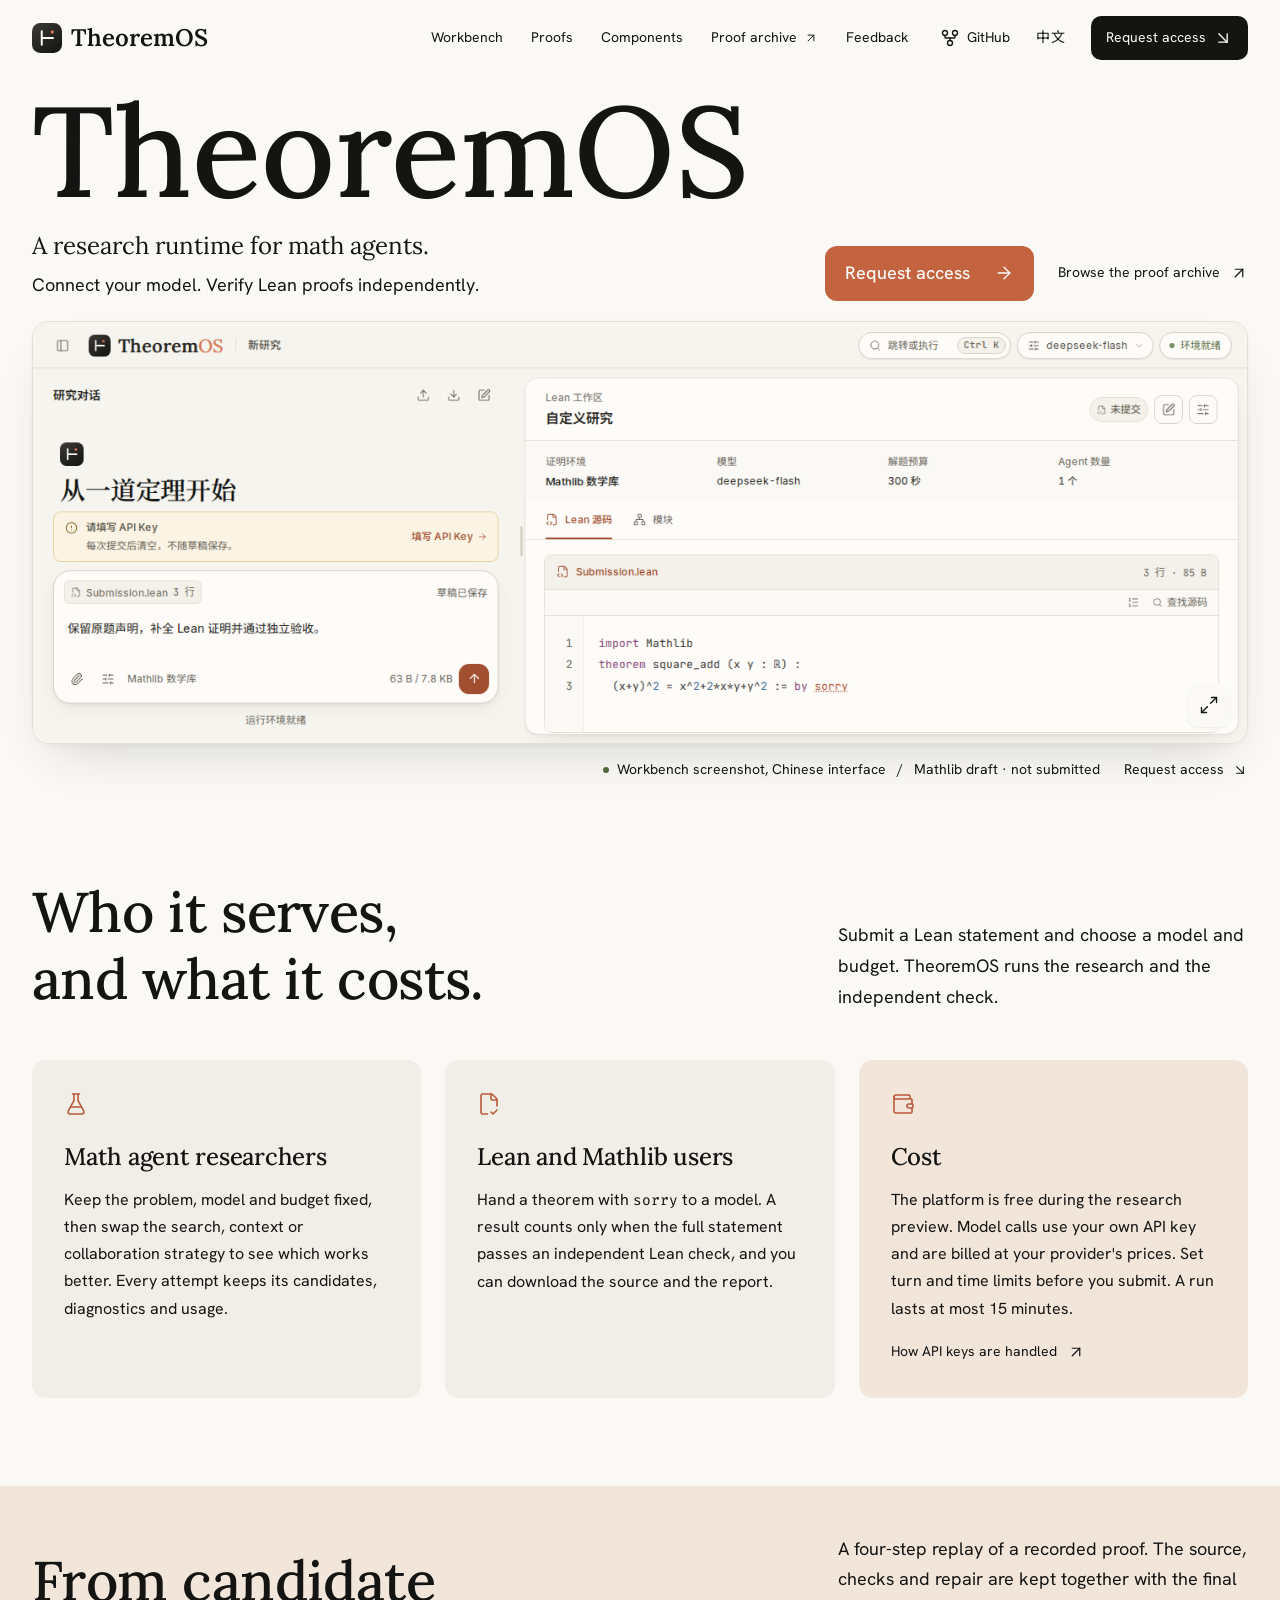
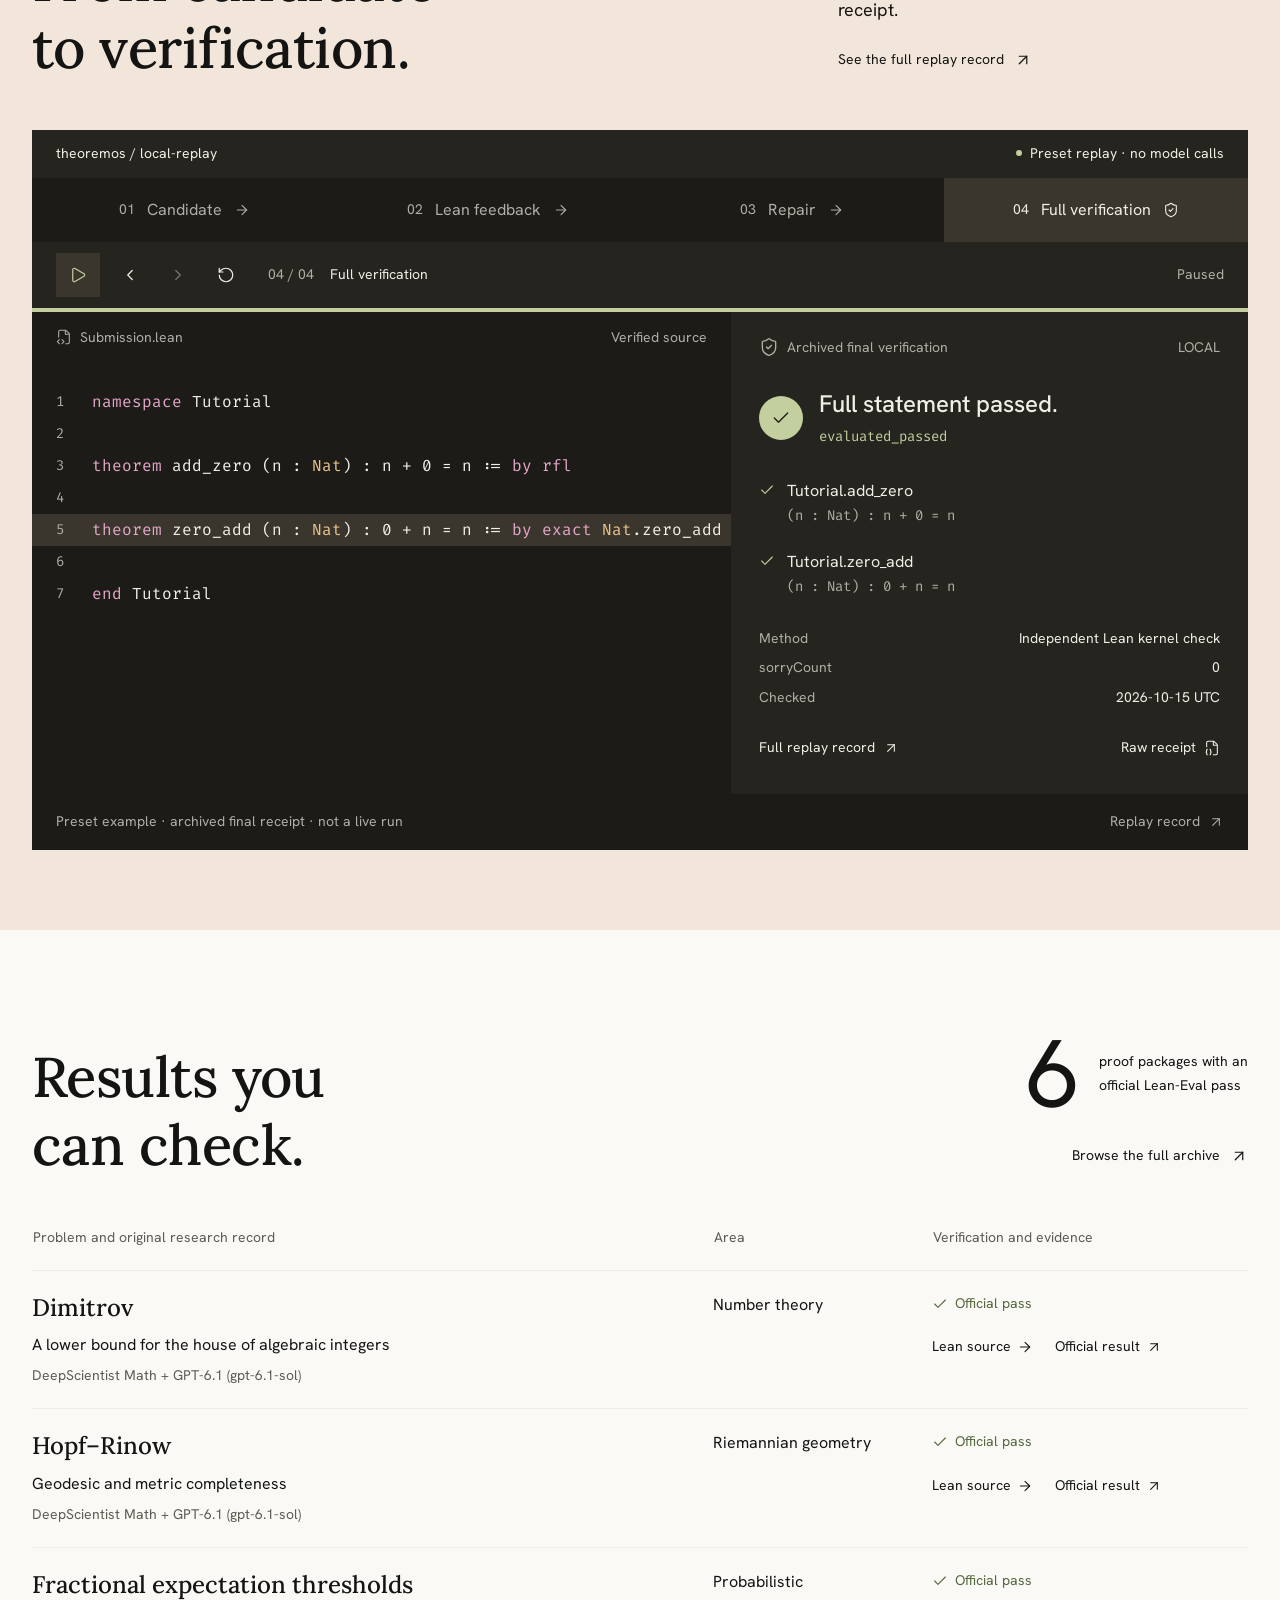
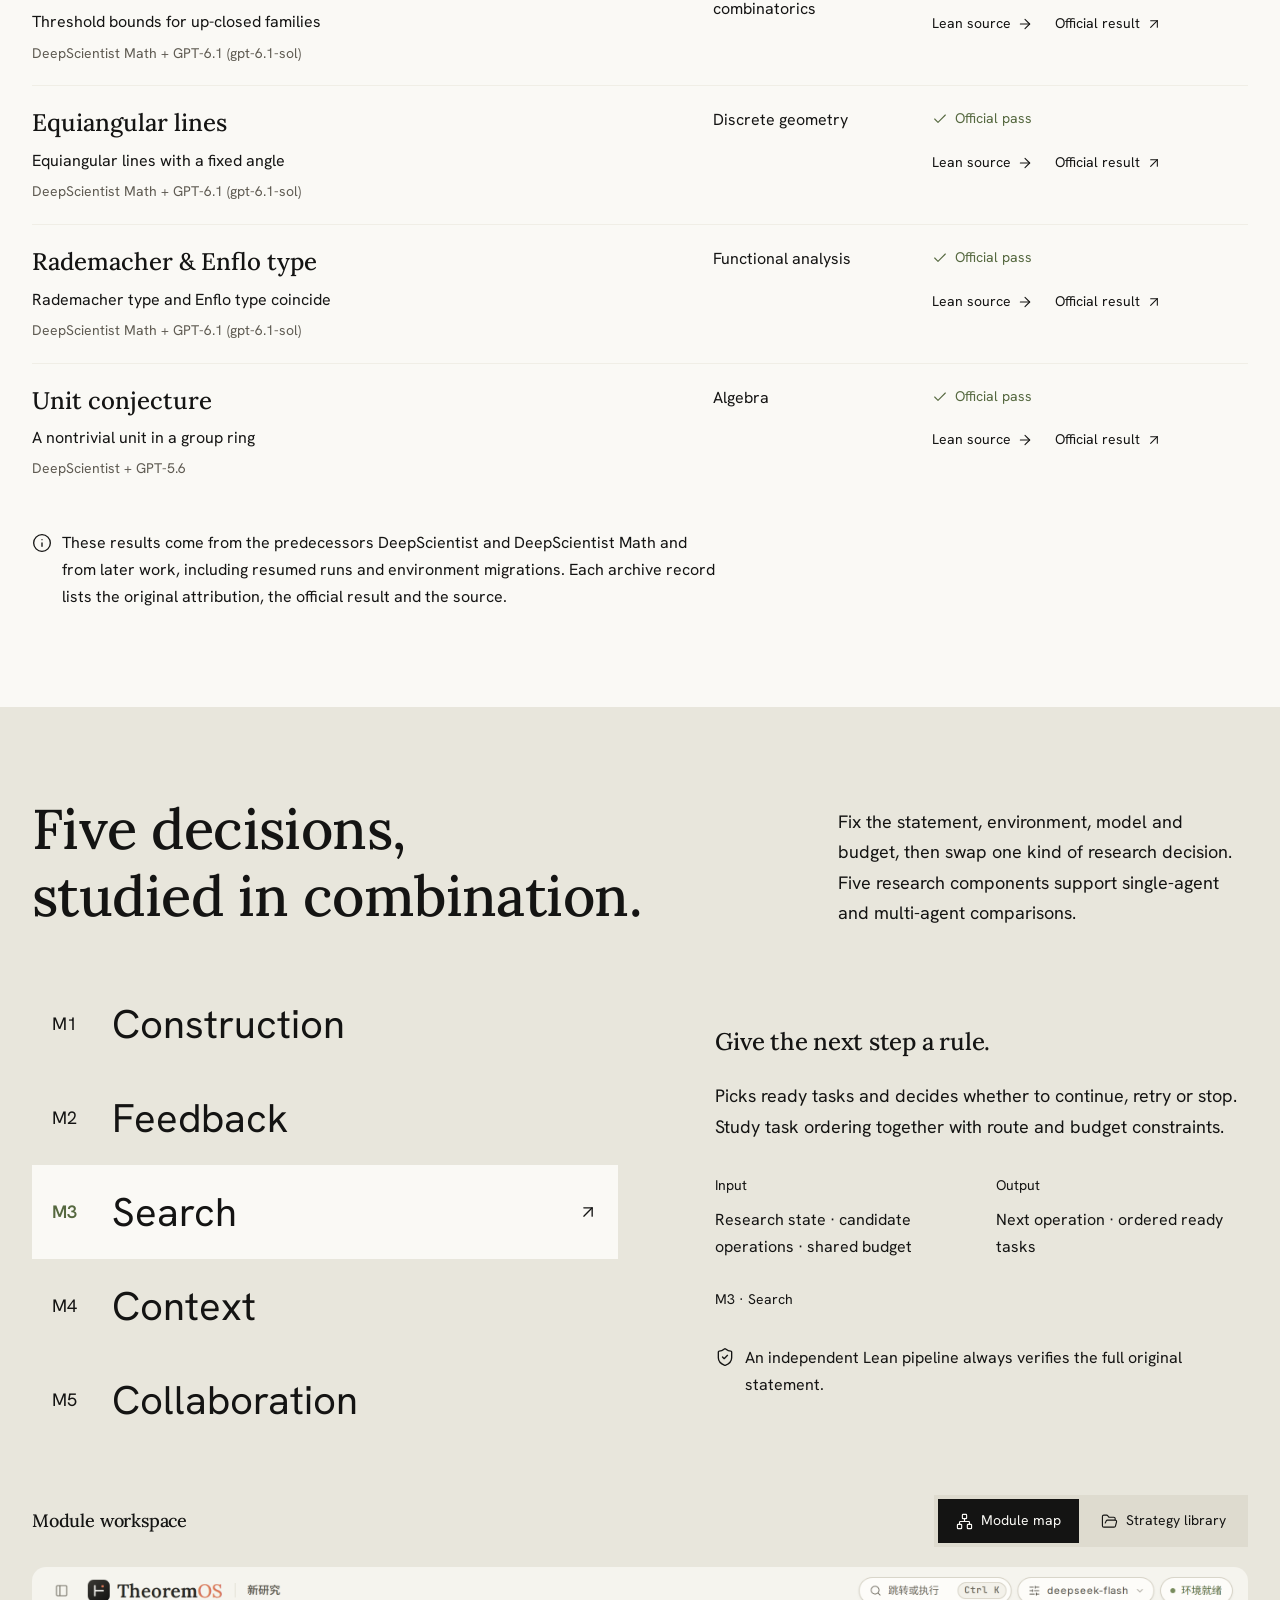
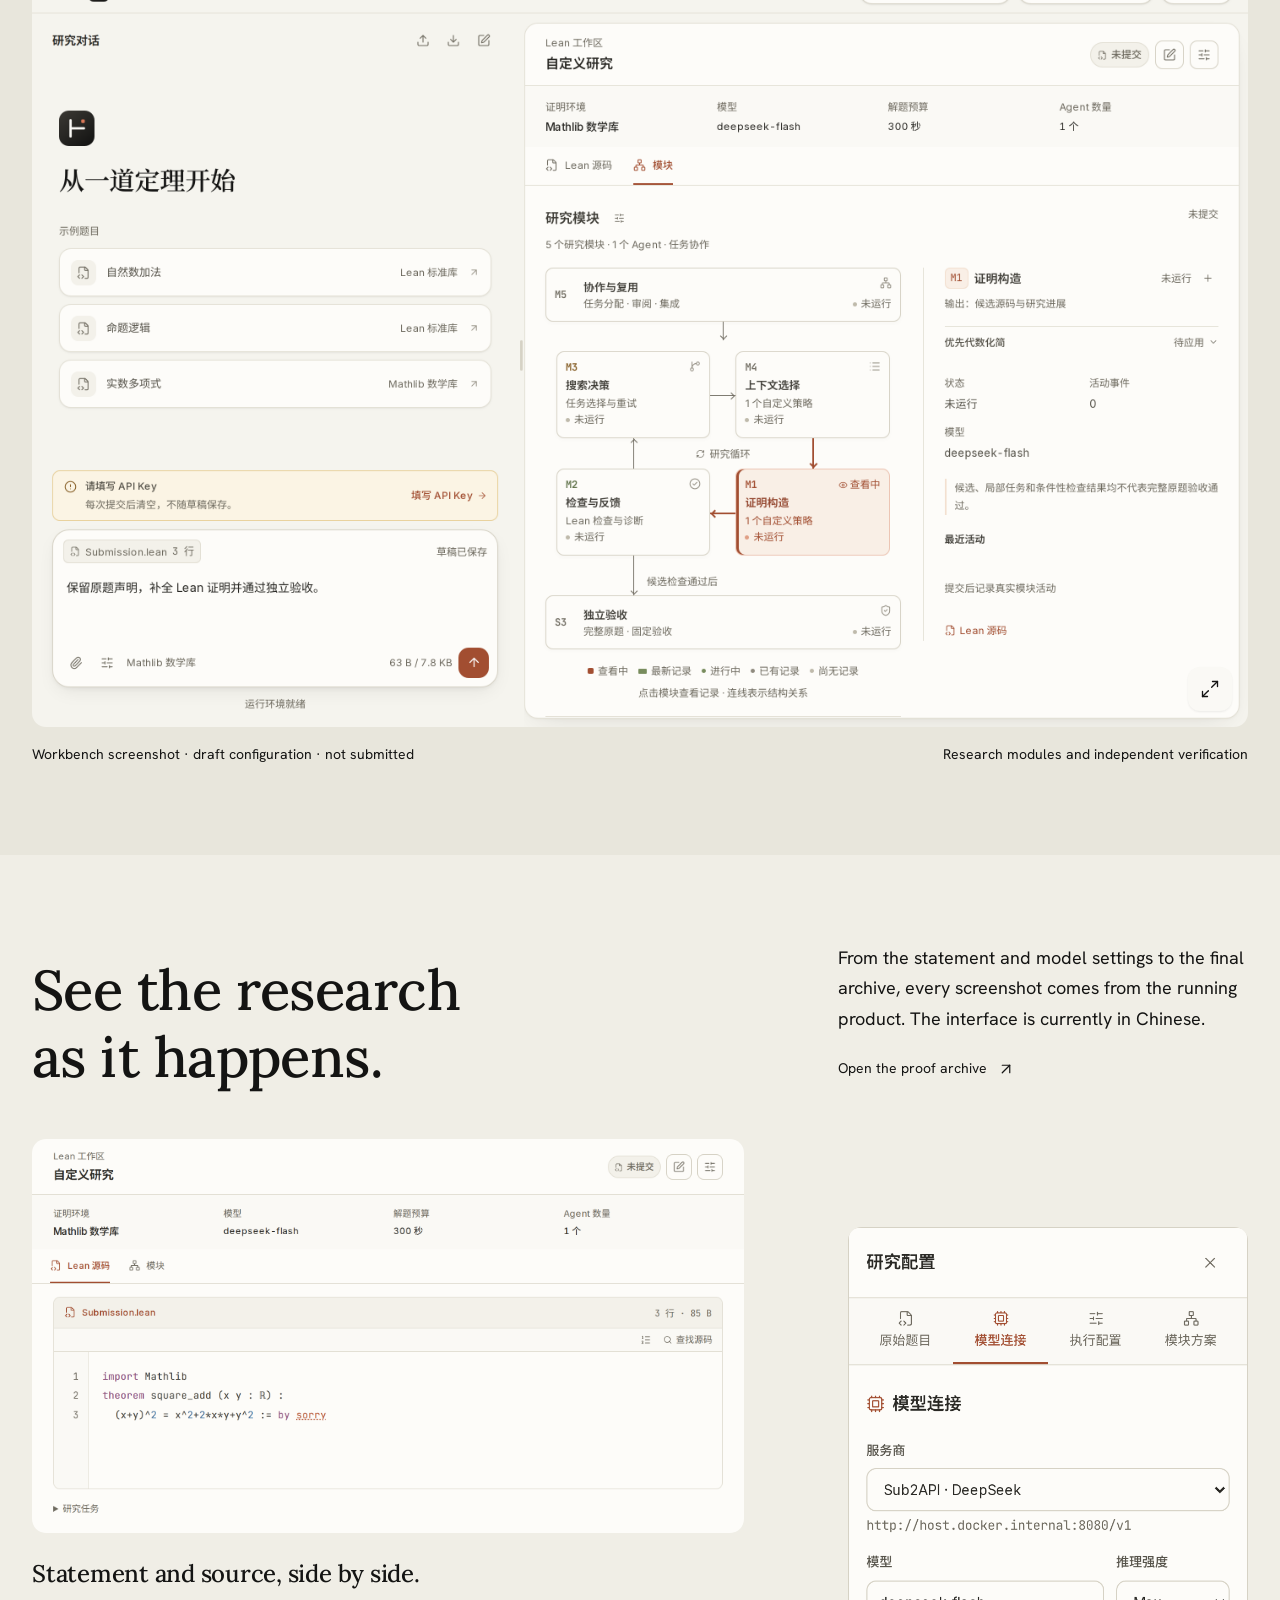
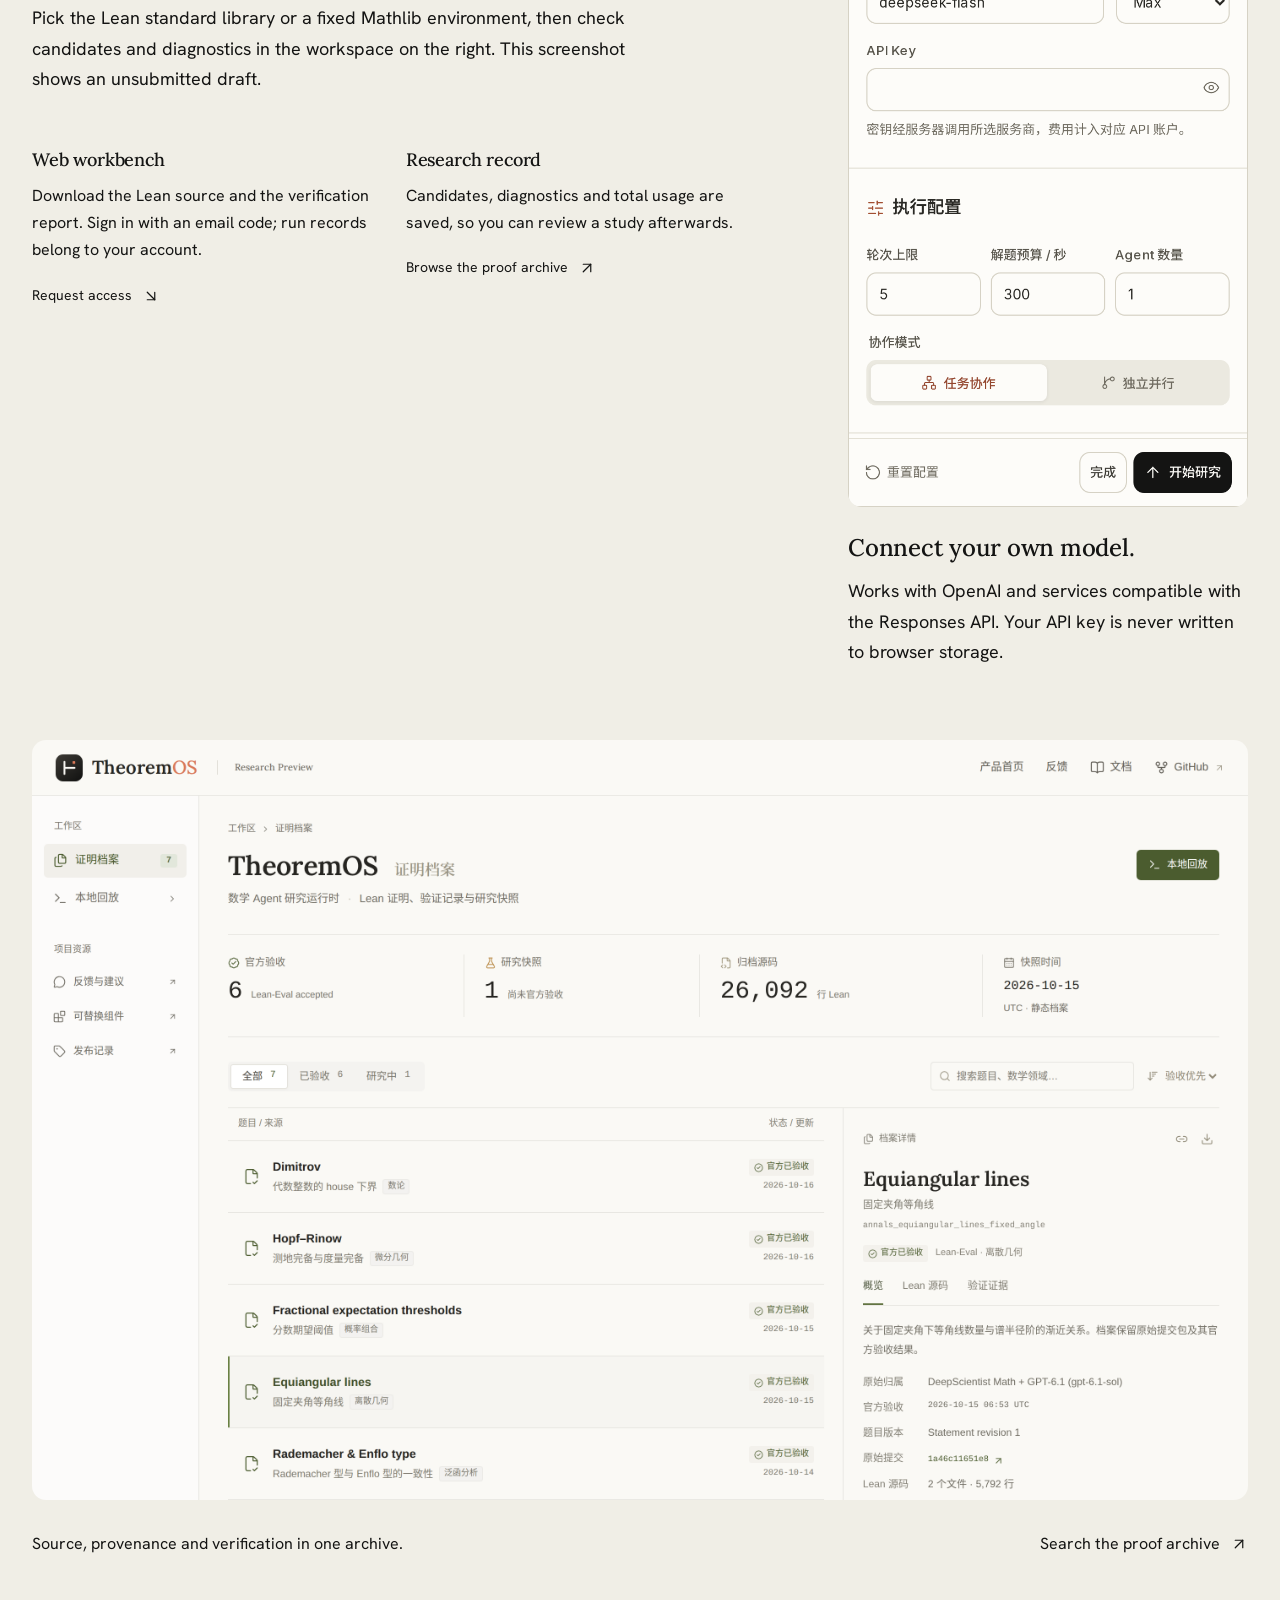
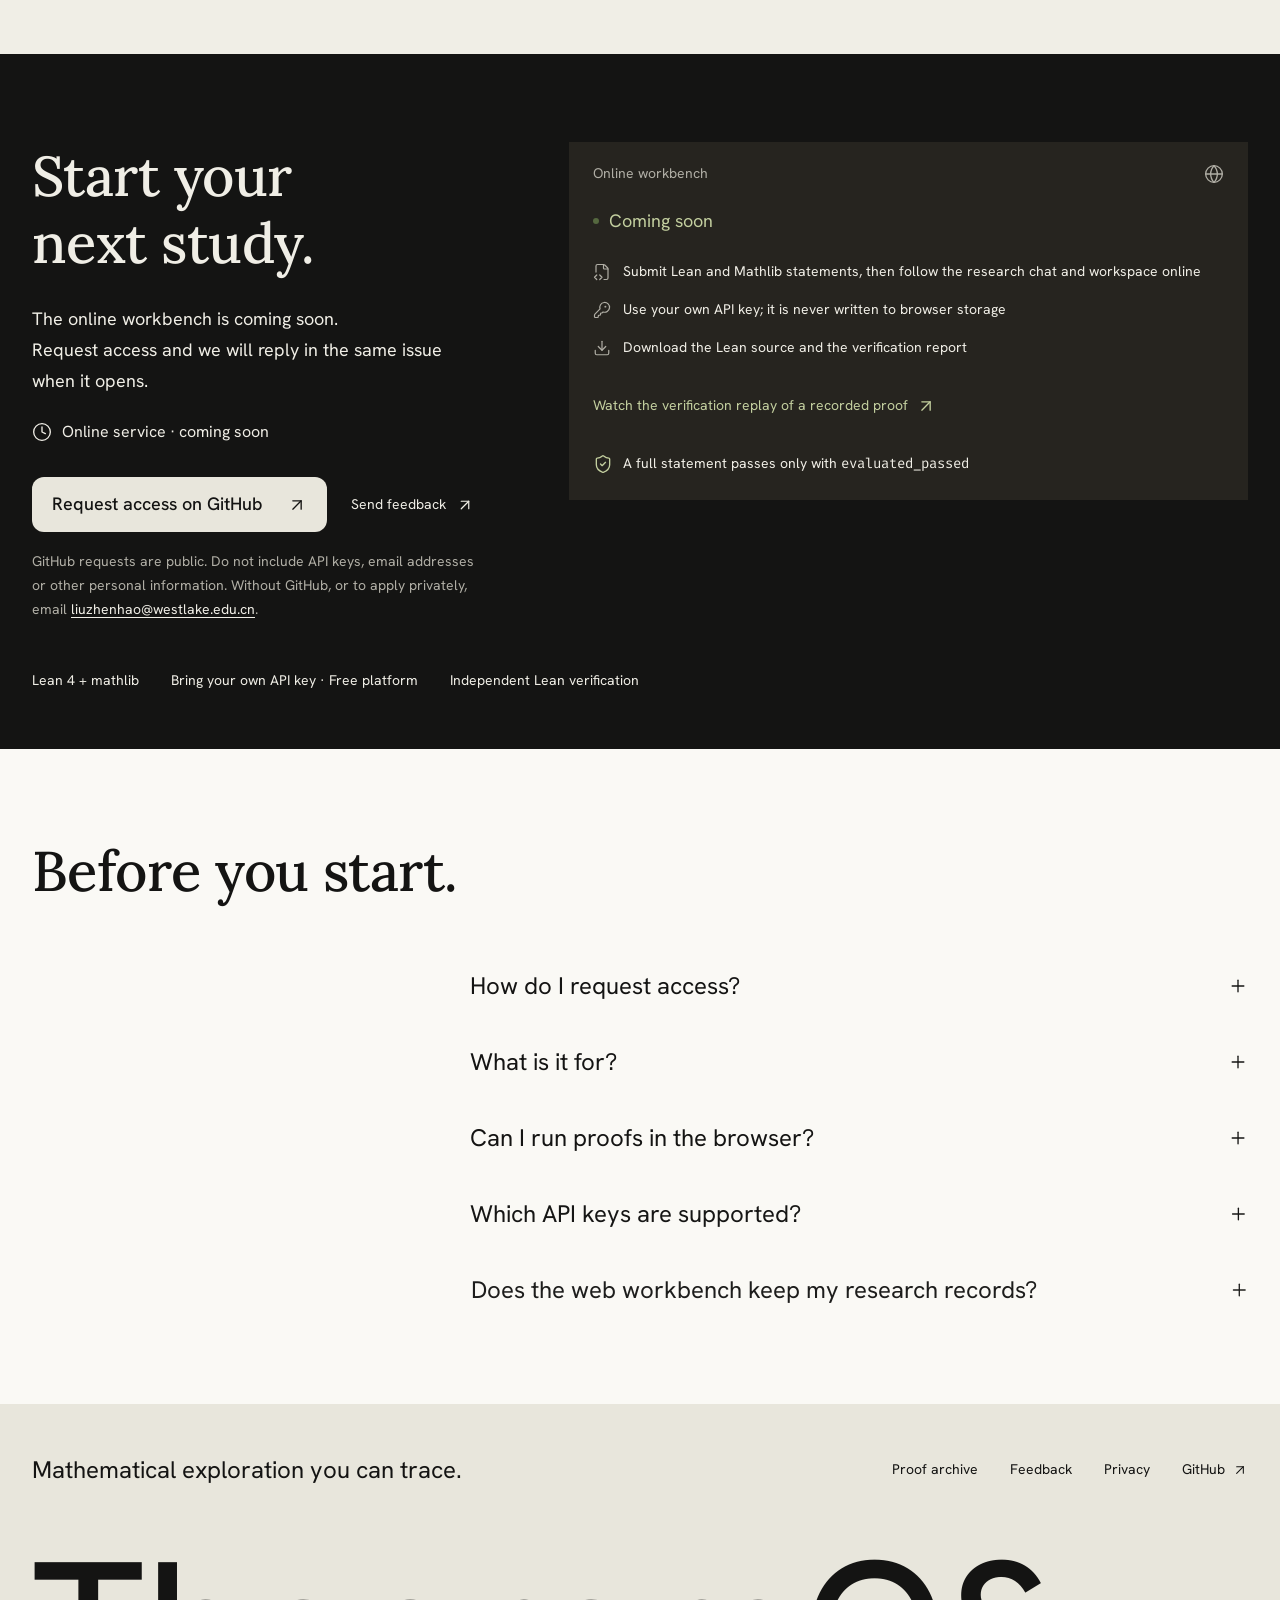
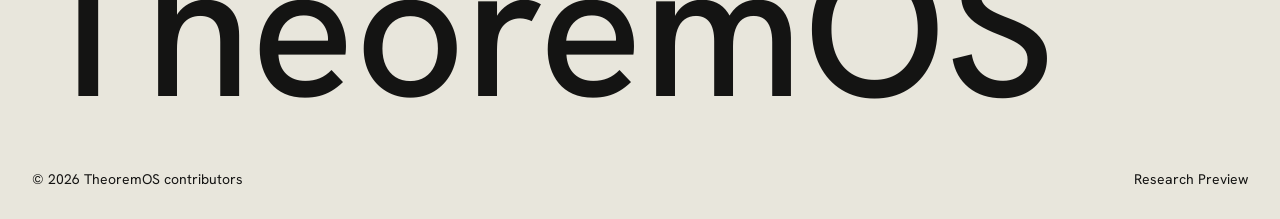
==== commit 42442ff6: "Add privacy pages, email requests and on-demand archive sources Chinese and English privacy pages, a" ====
--- a/en/index.html
+++ b/en/index.html
@@ -9,7 +9,7 @@
   <meta property="og:description" content="A composable research runtime for math agents. Swap research strategies, check every proof, and trace every attempt.">
   <meta property="og:type" content="website">
   <meta property="og:locale" content="en_US">
-  <meta property="og:image" content="https://likc1606.github.io/theorem-os-site/assets/social-preview.png">
+  <meta property="og:image" content="https://likc1606.github.io/theorem-os-site/assets/social-preview-en.png">
   <meta name="twitter:card" content="summary_large_image">
   <link rel="alternate" hreflang="zh-CN" href="https://likc1606.github.io/theorem-os-site/">
   <link rel="alternate" hreflang="en" href="https://likc1606.github.io/theorem-os-site/en/">
@@ -23,7 +23,7 @@
     <div class="header-inner wrap">
       <a class="brand" href="index.html" aria-label="TheoremOS home"><img src="../assets/mark.svg" alt="" width="31" height="31"><span>Theorem<span class="brand-os">OS</span></span></a>
       <nav class="desktop-nav" aria-label="Main navigation"><a href="#workbench-preview">Workbench</a><a href="#proofs">Proofs</a><a href="#components">Components</a><a href="archive.html">Proof archive<i data-lucide="arrow-up-right"></i></a><a href="feedback.html">Feedback</a></nav>
-      <div class="header-actions"><a class="github-link" href="https://github.com/LikC1606/theorem-os-site" target="_blank" rel="noreferrer" aria-label="TheoremOS on GitHub"><i data-lucide="git-fork"></i><span>GitHub</span></a><a class="lang-link" href="../index.html" hreflang="zh-CN" lang="zh-CN" aria-label="中文版">中文</a><a class="nav-start" href="#start">Request access<i data-lucide="arrow-down-right"></i></a><button class="menu-toggle" type="button" aria-label="Open navigation" aria-expanded="false" aria-controls="mobile-nav"><i data-lucide="menu"></i><i data-lucide="x"></i></button></div>
+      <div class="header-actions"><a class="github-link" href="https://github.com/LikC1606/theorem-os-site" target="_blank" rel="noreferrer" aria-label="TheoremOS on GitHub"><i data-lucide="git-fork"></i><span>GitHub</span></a><a class="lang-link" href="../index.html" hreflang="zh-CN" lang="zh-CN" aria-label="中文版">中文</a><a class="nav-start" href="#start" data-umami-event="apply-nav">Request access<i data-lucide="arrow-down-right"></i></a><button class="menu-toggle" type="button" aria-label="Open navigation" aria-expanded="false" aria-controls="mobile-nav"><i data-lucide="menu"></i><i data-lucide="x"></i></button></div>
     </div>
     <nav class="mobile-nav wrap" id="mobile-nav" aria-label="Mobile navigation" hidden><a href="#start">Request access<i data-lucide="arrow-down-right"></i></a><a href="#workbench-preview">Research workbench<i data-lucide="arrow-down-right"></i></a><a href="#demo">Verification replay<i data-lucide="arrow-down-right"></i></a><a href="#proofs">Proofs<i data-lucide="arrow-down-right"></i></a><a href="#components">Research components<i data-lucide="arrow-down-right"></i></a><a href="archive.html">Proof archive<i data-lucide="arrow-up-right"></i></a><a href="feedback.html">Feedback<i data-lucide="arrow-up-right"></i></a><a href="https://github.com/LikC1606/theorem-os-site" target="_blank" rel="noreferrer">GitHub<i data-lucide="arrow-up-right"></i></a></nav>
   </header>
@@ -33,14 +33,24 @@
       <section class="hero wrap" aria-labelledby="hero-title">
         <div class="hero-copy">
           <h1 id="hero-title"><span class="hero-name">TheoremOS</span></h1>
-          <div class="hero-baseline"><div><p class="hero-category">A research runtime for math agents.</p><p class="hero-description">Connect your model. Verify Lean proofs independently.</p></div><div class="hero-actions"><a class="button button-dark" href="#start">Request access<i data-lucide="arrow-right"></i></a><a class="text-link" href="archive.html">Browse the proof archive<i data-lucide="arrow-up-right"></i></a></div></div>
+          <div class="hero-baseline"><div><p class="hero-category">A research runtime for math agents.</p><p class="hero-description">Connect your model. Verify Lean proofs independently.</p></div><div class="hero-actions"><a class="button button-dark" href="#start" data-umami-event="apply-hero">Request access<i data-lucide="arrow-right"></i></a><a class="text-link" href="archive.html">Browse the proof archive<i data-lucide="arrow-up-right"></i></a></div></div>
         </div>
       </section>
       <figure class="workbench-preview wrap" id="workbench-preview">
         <a class="workbench-image-link" href="../assets/workbench-full-desktop.png" aria-label="Enlarge the workbench screenshot" title="Enlarge screenshot"><picture class="workbench-picture"><source media="(max-width: 900px)" srcset="../assets/workbench-mobile.png" width="390" height="440"><img src="../assets/workbench-desktop.png" alt="The TheoremOS research workbench, with the research chat and task input on the left and a live Lean workspace on the right. It shows an unsubmitted Mathlib draft. The interface is in Chinese." width="1440" height="500" fetchpriority="high"></picture><span class="preview-expand"><i data-lucide="maximize-2"></i></span></a>
-        <figcaption id="workbench-caption"><div class="tablet-workbench-copy"><h3>Explore in chat,<br>verify in the workspace.</h3><p>The research chat and the Lean workspace sit side by side. On phones and tablets you can switch views to see the statement, the source and the check status.</p></div><span><span class="status-dot"></span>Workbench screenshot <span class="preview-divider">/</span> Mathlib draft · not submitted</span><a href="#start">Request access<i data-lucide="arrow-down-right"></i></a></figcaption>
+        <figcaption id="workbench-caption"><div class="tablet-workbench-copy"><h3>Explore in chat,<br>verify in the workspace.</h3><p>The research chat and the Lean workspace sit side by side. On phones and tablets you can switch views to see the statement, the source and the check status.</p></div><span><span class="status-dot"></span>Workbench screenshot, Chinese interface <span class="preview-divider">/</span> Mathlib draft · not submitted</span><a href="#start">Request access<i data-lucide="arrow-down-right"></i></a></figcaption>
       </figure>
     </div>
+    <section class="audience-section" id="audience" aria-labelledby="audience-title">
+      <div class="wrap">
+        <div class="section-heading"><h2 id="audience-title">Who it serves, <br>and what it costs.</h2><p class="heading-description">Submit a Lean statement and choose a model and budget. TheoremOS runs the research and the independent check.</p></div>
+        <div class="audience-grid">
+          <article class="audience-card"><i data-lucide="flask-conical"></i><h3>Math agent researchers</h3><p>Keep the problem, model and budget fixed, then swap the search, context or collaboration strategy to see which works better. Every attempt keeps its candidates, diagnostics and usage.</p></article>
+          <article class="audience-card"><i data-lucide="file-check-2"></i><h3>Lean and Mathlib users</h3><p>Hand a theorem with <code>sorry</code> to a model. A result counts only when the full statement passes an independent Lean check, and you can download the source and the report.</p></article>
+          <article class="audience-card audience-cost"><i data-lucide="wallet"></i><h3>Cost</h3><p>The platform is free during the research preview. Model calls use your own API key and are billed at your provider's prices. Set turn and time limits before you submit. A run lasts at most 15 minutes.</p><a class="text-link" href="privacy.html">How API keys are handled<i data-lucide="arrow-up-right"></i></a></article>
+        </div>
+      </div>
+    </section>
     <section class="replay-section" id="demo" aria-labelledby="demo-title">
       <div class="wrap">
         <div class="section-heading"><h2 id="demo-title">From candidate<br>to verification.</h2><div class="replay-introduction"><p>A four-step replay of a recorded proof. The source, checks and repair are kept together with the final receipt.</p><a class="text-link" href="archive.html#view=quickstart">See the full replay record<i data-lucide="arrow-up-right"></i></a></div></div>
@@ -125,7 +135,7 @@
       <div class="records-layout wrap">
         <div class="section-heading"><h2 id="records-title">See the research<br>as it happens.</h2><div class="records-introduction"><p>From the statement and model settings to the final archive, every screenshot comes from the running product. The interface is currently in Chinese.</p><a class="text-link" href="archive.html">Open the proof archive<i data-lucide="arrow-up-right"></i></a></div></div>
         <div class="product-gallery">
-          <div class="source-column"><figure class="product-fragment"><a href="../assets/workbench-source-detail.png" target="_blank" rel="noreferrer" aria-label="View the full Mathlib source screenshot"><img src="../assets/workbench-source-detail.png" alt="A Lean workspace with an unsubmitted statement and candidate source in a fixed Mathlib environment. The sorry is kept." width="953" height="540" loading="lazy"></a><figcaption><h3>Statement and source, side by side.</h3><p>Pick the Lean standard library or a fixed Mathlib environment, then check candidates and diagnostics in the workspace on the right. This screenshot shows an unsubmitted draft.</p></figcaption></figure><div class="record-notes"><div><h3>Web workbench</h3><p>Download the Lean source and the verification report. Run history is temporary.</p><a class="text-link" href="#start">Request access<i data-lucide="arrow-down-right"></i></a></div><div><h3>Research record</h3><p>Candidates, diagnostics and total usage are saved, so you can review a study afterwards.</p><a class="text-link" href="archive.html">Browse the proof archive<i data-lucide="arrow-up-right"></i></a></div></div></div>
+          <div class="source-column"><figure class="product-fragment"><a href="../assets/workbench-source-detail.png" target="_blank" rel="noreferrer" aria-label="View the full Mathlib source screenshot"><img src="../assets/workbench-source-detail.png" alt="A Lean workspace with an unsubmitted statement and candidate source in a fixed Mathlib environment. The sorry is kept." width="953" height="540" loading="lazy"></a><figcaption><h3>Statement and source, side by side.</h3><p>Pick the Lean standard library or a fixed Mathlib environment, then check candidates and diagnostics in the workspace on the right. This screenshot shows an unsubmitted draft.</p></figcaption></figure><div class="record-notes"><div><h3>Web workbench</h3><p>Download the Lean source and the verification report. Sign in with an email code; run records belong to your account.</p><a class="text-link" href="#start">Request access<i data-lucide="arrow-down-right"></i></a></div><div><h3>Research record</h3><p>Candidates, diagnostics and total usage are saved, so you can review a study afterwards.</p><a class="text-link" href="archive.html">Browse the proof archive<i data-lucide="arrow-up-right"></i></a></div></div></div>
           <figure class="product-fragment settings-fragment"><a href="../assets/workbench-settings-detail.png" target="_blank" rel="noreferrer" aria-label="View the full model settings screenshot"><img src="../assets/workbench-settings-detail.png" alt="The research settings: the model connection page shows the OpenAI endpoint, the model, the reasoning effort and an empty API key field." width="370" height="814" loading="lazy"></a><figcaption><h3>Connect your own model.</h3><p>Works with OpenAI and services compatible with the Responses API. Your API key is never written to browser storage.</p></figcaption></figure>
         </div>
         <figure class="archive-showcase"><a class="archive-image-link" href="archive.html" aria-label="Open the searchable proof archive"><picture><source media="(max-width: 600px)" srcset="../assets/archive-preview-mobile.png" width="356" height="797"><img src="../assets/archive-preview.png" alt="The TheoremOS proof archive with the statement, the original attribution, the Lean source and the verification evidence for each proof." width="1440" height="900" loading="lazy"></picture></a><figcaption><span>Source, provenance and verification in one archive.</span><a href="archive.html">Search the proof archive<i data-lucide="arrow-up-right"></i></a></figcaption></figure>
@@ -138,8 +148,8 @@
           <h2 id="start-title">Start your<br>next study.</h2>
           <p>The online workbench is coming soon. <br>Request access and we will reply in the same issue when it opens.</p>
           <span class="replay-label"><i data-lucide="clock"></i>Online service · coming soon</span>
-          <div class="start-links"><a class="button button-lime" href="https://github.com/LikC1606/theorem-os-site/issues/new?template=early-access.yml" target="_blank" rel="noreferrer">Request access on GitHub<i data-lucide="arrow-up-right"></i></a><a class="text-link" href="feedback.html">Send feedback<i data-lucide="arrow-up-right"></i></a></div>
-          <p class="start-note">GitHub requests are public. Do not include API keys, email addresses or other personal information.</p>
+          <div class="start-links"><a class="button button-lime" data-umami-event="apply-github" href="https://github.com/LikC1606/theorem-os-site/issues/new?template=early-access.yml" target="_blank" rel="noreferrer">Request access on GitHub<i data-lucide="arrow-up-right"></i></a><a class="text-link" href="feedback.html">Send feedback<i data-lucide="arrow-up-right"></i></a></div>
+          <p class="start-note">GitHub requests are public. Do not include API keys, email addresses or other personal information. Without GitHub, or to apply privately, email <a data-umami-event="apply-email" href="mailto:liuzhenhao@westlake.edu.cn?subject=TheoremOS%20early%20access">liuzhenhao@westlake.edu.cn</a>.</p>
         </div>
         <div class="start-terminal start-soon" data-ui>
           <div class="terminal-heading"><span>Online workbench</span><i data-lucide="globe"></i></div>
@@ -154,14 +164,14 @@
           </div>
           <div class="terminal-bottom"><i data-lucide="shield-check"></i><span>A full statement passes only with <code>evaluated_passed</code></span></div>
         </div>
-        <div class="requirements"><span><a href="https://lean-lang.org/" target="_blank" rel="noreferrer">Lean 4</a> + <a href="https://github.com/leanprover-community/mathlib4" target="_blank" rel="noreferrer">mathlib</a></span><span>Bring your own API key</span><span>Independent Lean verification</span></div>
+        <div class="requirements"><span><a href="https://lean-lang.org/" target="_blank" rel="noreferrer">Lean 4</a> + <a href="https://github.com/leanprover-community/mathlib4" target="_blank" rel="noreferrer">mathlib</a></span><span>Bring your own API key · Free platform</span><span>Independent Lean verification</span></div>
       </div>
     </section>
 
-    <section class="faq-section wrap" aria-labelledby="faq-title"><h2 id="faq-title">Before you start.</h2><div class="faq-list"><details><summary>How do I request access?<i data-lucide="plus"></i></summary><p>Open an early access request on GitHub and describe your research use and the problems you want to work on. We will reply in the same issue when the workbench opens. Requests are public, so do not include API keys, email addresses or other personal information.</p></details><details><summary>What is it for?<i data-lucide="plus"></i></summary><p>It is built for math agent researchers and Lean developers: building proofs, comparing search and collaboration methods, and reviewing research experiments. This is a research preview.</p></details><details><summary>Can I run proofs in the browser?<i data-lucide="plus"></i></summary><p>The online workbench is coming soon. Once it opens, you can submit Lean and Mathlib statements in the browser, enter your own API key and see the verification result. For now the site offers interface screenshots, a recorded replay and the proof archive.</p></details><details><summary>Which API keys are supported?<i data-lucide="plus"></i></summary><p>The online workbench works with OpenAI and services compatible with the Responses API. Research runs incur usage with your provider. The recorded replay on this site does not call a model and needs no API key.</p></details><details><summary>Does the web workbench keep my research records?<i data-lucide="plus"></i></summary><p>Run records are kept in service memory for a limited time, and you can download the source and reports. They are cleared when the service restarts or the session expires. Drafts are kept in the current tab, and your API key is never written to browser storage.</p></details></div></section>
+    <section class="faq-section wrap" aria-labelledby="faq-title"><h2 id="faq-title">Before you start.</h2><div class="faq-list"><details><summary>How do I request access?<i data-lucide="plus"></i></summary><p>Open an early access request on GitHub and describe your research use and the problems you want to work on. We will reply in the same issue when the workbench opens and ask you to email us the address you will sign in with. Once it is on the allowlist, you sign in with a code sent to that address. Requests are public, so do not include API keys, email addresses or other personal information. Without GitHub, or to apply privately, email <a href="mailto:liuzhenhao@westlake.edu.cn?subject=TheoremOS%20early%20access">liuzhenhao@westlake.edu.cn</a> with your research use and the problems you want to work on.</p></details><details><summary>What is it for?<i data-lucide="plus"></i></summary><p>It is built for math agent researchers and Lean developers: building proofs, comparing search and collaboration methods, and reviewing research experiments. This is a research preview.</p></details><details><summary>Can I run proofs in the browser?<i data-lucide="plus"></i></summary><p>The online workbench is coming soon. Once it opens, you can submit Lean and Mathlib statements in the browser, enter your own API key and see the verification result. For now the site offers interface screenshots, a recorded replay and the proof archive.</p></details><details><summary>Which API keys are supported?<i data-lucide="plus"></i></summary><p>The online workbench works with OpenAI and services compatible with the Responses API. Research runs incur usage with your provider. The recorded replay on this site does not call a model and needs no API key.</p></details><details><summary>Does the web workbench keep my research records?<i data-lucide="plus"></i></summary><p>Run records are stored on the server under your account, and you can download the source and reports. All records are deleted when you delete your account. Your API key exists only in memory during a run and is never written to disk or browser storage. See <a href="privacy.html">Privacy and terms</a>.</p></details></div></section>
   </main>
 
-  <div class="footer-shell"><footer class="site-footer wrap"><div class="footer-top"><p>Mathematical exploration you can trace.</p><nav aria-label="Footer links"><a href="archive.html">Proof archive</a><a href="feedback.html">Feedback</a><a href="https://github.com/LikC1606/theorem-os-site" target="_blank" rel="noreferrer">GitHub<i data-lucide="arrow-up-right"></i></a></nav></div><div class="footer-wordmark" aria-hidden="true">TheoremOS</div><div class="footer-bottom"><span>© 2026 TheoremOS contributors</span><span>Research Preview</span></div></footer></div>
+  <div class="footer-shell"><footer class="site-footer wrap"><div class="footer-top"><p>Mathematical exploration you can trace.</p><nav aria-label="Footer links"><a href="archive.html">Proof archive</a><a href="feedback.html">Feedback</a><a href="privacy.html">Privacy</a><a href="https://github.com/LikC1606/theorem-os-site" target="_blank" rel="noreferrer">GitHub<i data-lucide="arrow-up-right"></i></a></nav></div><div class="footer-wordmark" aria-hidden="true">TheoremOS</div><div class="footer-bottom"><span>© 2026 TheoremOS contributors</span><span>Research Preview</span></div></footer></div>
   <dialog class="preview-dialog" id="workbench-dialog" aria-labelledby="preview-title" aria-describedby="preview-description">
     <div class="preview-dialog-header"><div><strong id="preview-title">TheoremOS <span>Research workbench</span></strong><p id="preview-description">Workbench screenshot · Mathlib draft · not submitted</p></div><div class="preview-dialog-actions"><button type="button" class="preview-zoom" aria-label="Zoom in" aria-pressed="false" title="Zoom in"><i data-lucide="zoom-in"></i><i data-lucide="zoom-out"></i></button><a class="preview-original" href="../assets/workbench-full-desktop.png" target="_blank" rel="noreferrer" aria-label="Open the original screenshot" title="Open the original screenshot"><i data-lucide="external-link"></i></a><button type="button" class="preview-close" aria-label="Close the screenshot preview" title="Close" autofocus><i data-lucide="x"></i></button></div></div>
     <div class="preview-dialog-media" role="region" aria-label="Research workbench screenshot" tabindex="0"><picture><source media="(max-width: 600px)" srcset="../assets/workbench-full-mobile.png" width="390" height="844"><img src="../assets/workbench-full-desktop.png" alt="The full two-column workbench: the research chat and task input on the left, and an unsubmitted Mathlib statement and Lean draft on the right." width="1440" height="900" loading="lazy"></picture></div>
--- a/landing.css
+++ b/landing.css
@@ -157,6 +157,16 @@
 .status-dot { width: 6px; height: 6px; display: inline-block; border-radius: 50%; background: var(--green); flex-shrink: 0; }
 .preview-divider { margin-inline: 3px; }
 
+/* Who the product is for and what a run costs, before any demo. */
+.audience-section { padding-block: 88px; }
+.audience-grid { display: grid; grid-template-columns: repeat(3, minmax(0, 1fr)); gap: 24px; }
+.audience-card { display: flex; flex-direction: column; padding: 32px; background: var(--surface); border-radius: 14px; }
+.audience-card > svg { width: 24px; height: 24px; color: var(--blue); }
+.audience-card h3 { margin-top: 24px; font-size: var(--step-lead); }
+.audience-card p { margin-top: 12px; font-size: 16px; }
+.audience-card code { font-size: .9em; }
+.audience-card .text-link { margin-top: auto; padding-top: 16px; }
+.audience-cost { background: var(--field-cyan); }
 /* A working replay owns its own instrument conventions. */
 .replay-section { padding-block: 48px 80px; background: var(--field-cyan); }
 .section-heading { display: flex; justify-content: space-between; align-items: flex-end; gap: 48px; margin-bottom: 48px; }
@@ -317,6 +327,7 @@
 .replay-label { display: flex; align-items: center; gap: 10px; margin-top: 22px; font-size: 16px; }
 .start-links { display: flex; align-items: center; flex-wrap: wrap; gap: 24px; margin-top: 32px; }
 .start-copy > .start-note { max-width: 36em; margin-top: 18px; color: var(--tool-muted); font-size: 14px; }
+.start-note a { color: var(--tool-ink); text-decoration: underline; text-underline-offset: 3px; }
 .button-lime { background: var(--field-mint); color: var(--ink); }
 .button-lime:hover { background: var(--bg); }
 .start-terminal { min-width: 0; background: var(--tool-surface); }
@@ -396,6 +407,7 @@
   .footer-wordmark { font-size: 144px; }
 }
 @media (max-width: 900px) {
+  .audience-grid { grid-template-columns: minmax(0, 1fr); gap: 16px; }
   :root { --margin: 24px; --step-display: 96px; --step-head: 40px; }
   .header-inner { height: 68px; gap: 20px; }
   .desktop-nav { display: none; }
@@ -452,6 +464,9 @@
   .footer-wordmark { font-size: 104px; }
 }
 @media (max-width: 600px) {
+  .audience-section { padding-block: 56px; }
+  .audience-card { padding: 24px; }
+  .audience-card h3 { margin-top: 16px; }
   :root { --margin: 20px; --step-display: 56px; --step-head: 36px; --step-body: 16px; }
   .header-inner { height: 64px; gap: 12px; }
   .brand { font-size: 20px; }
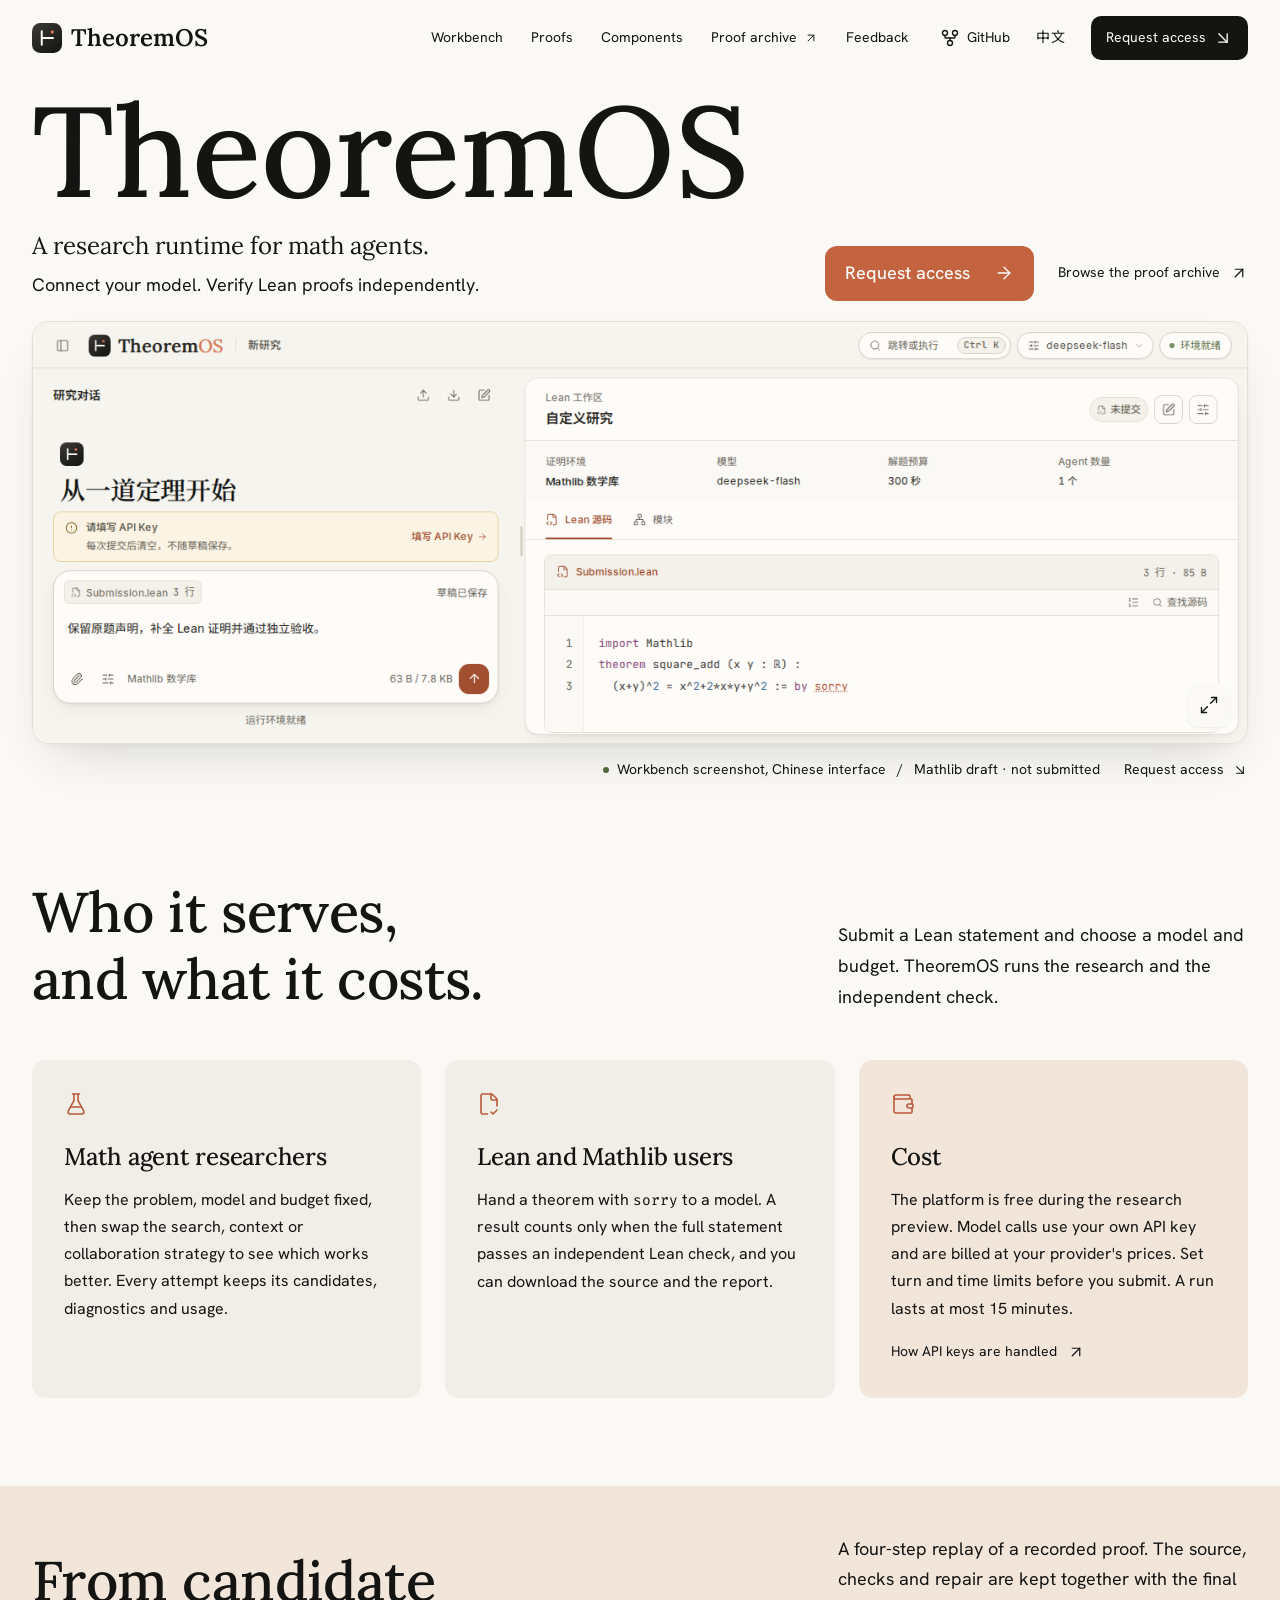
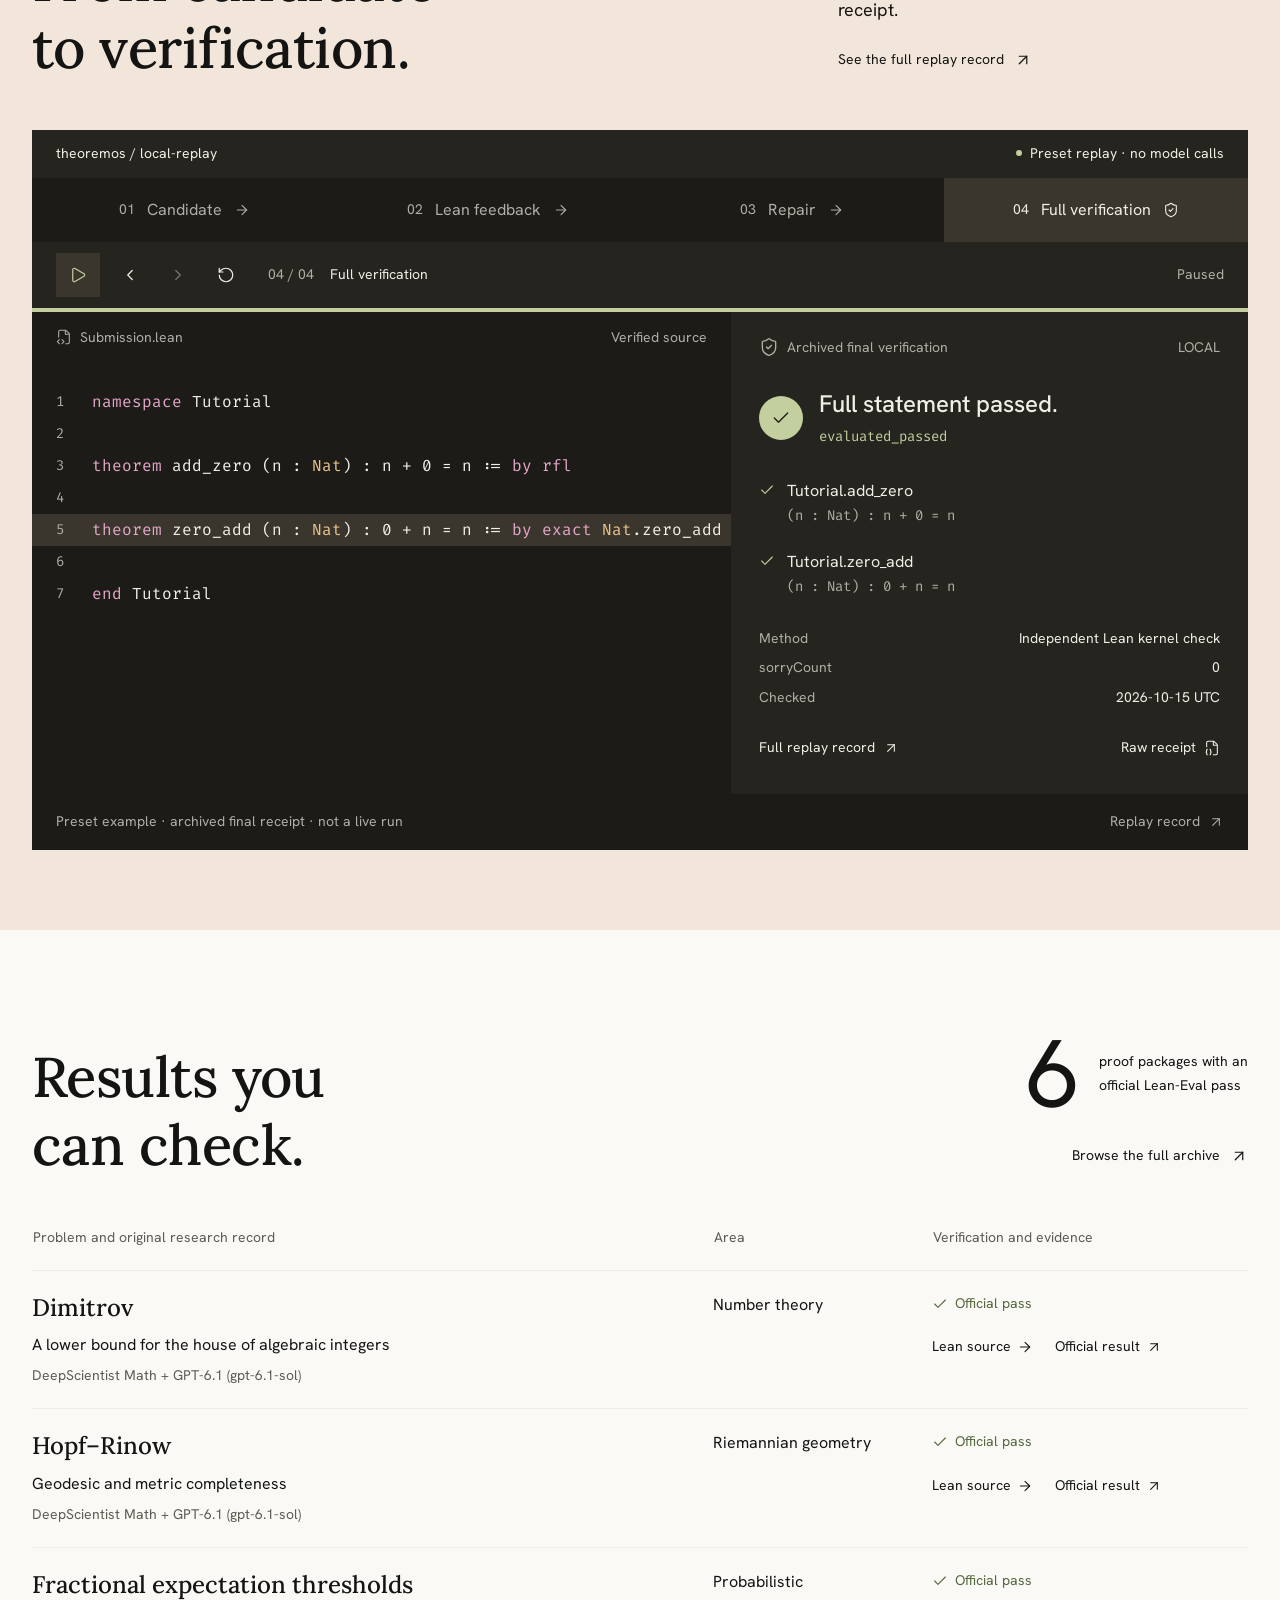
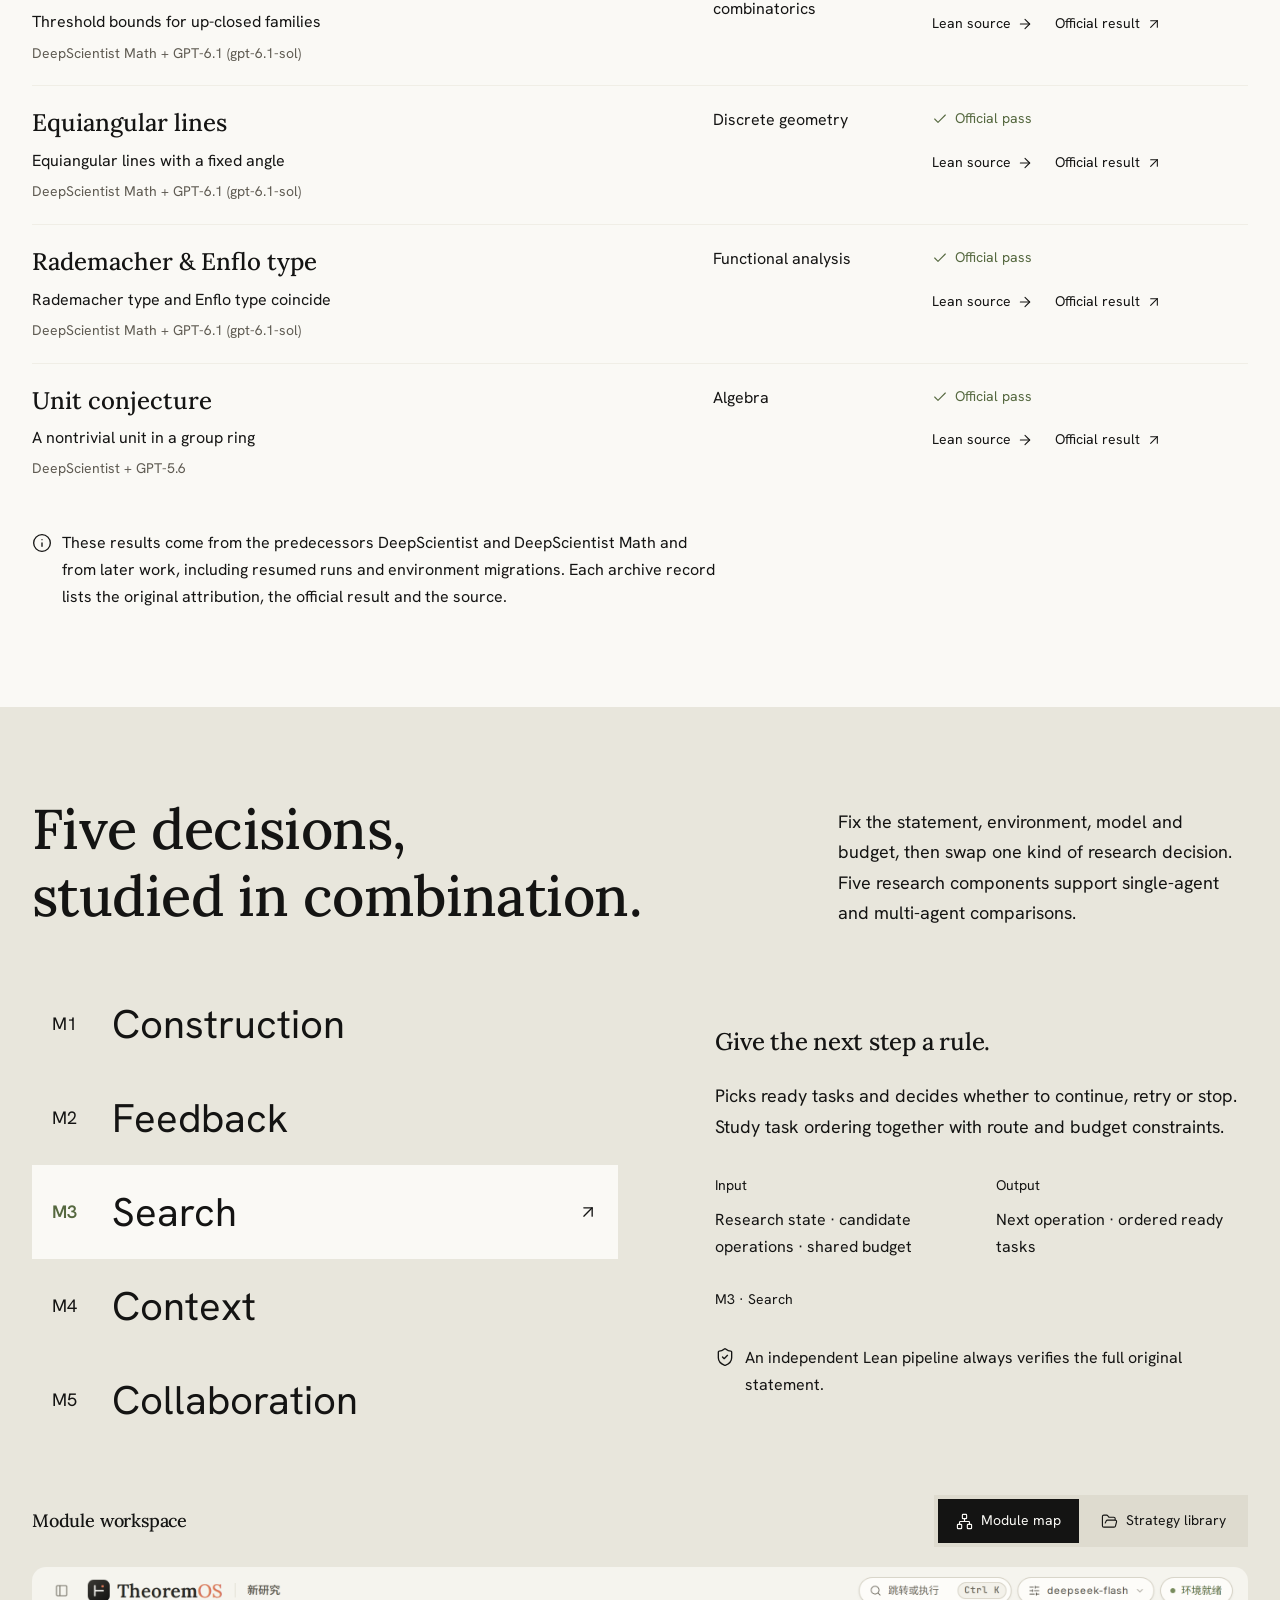
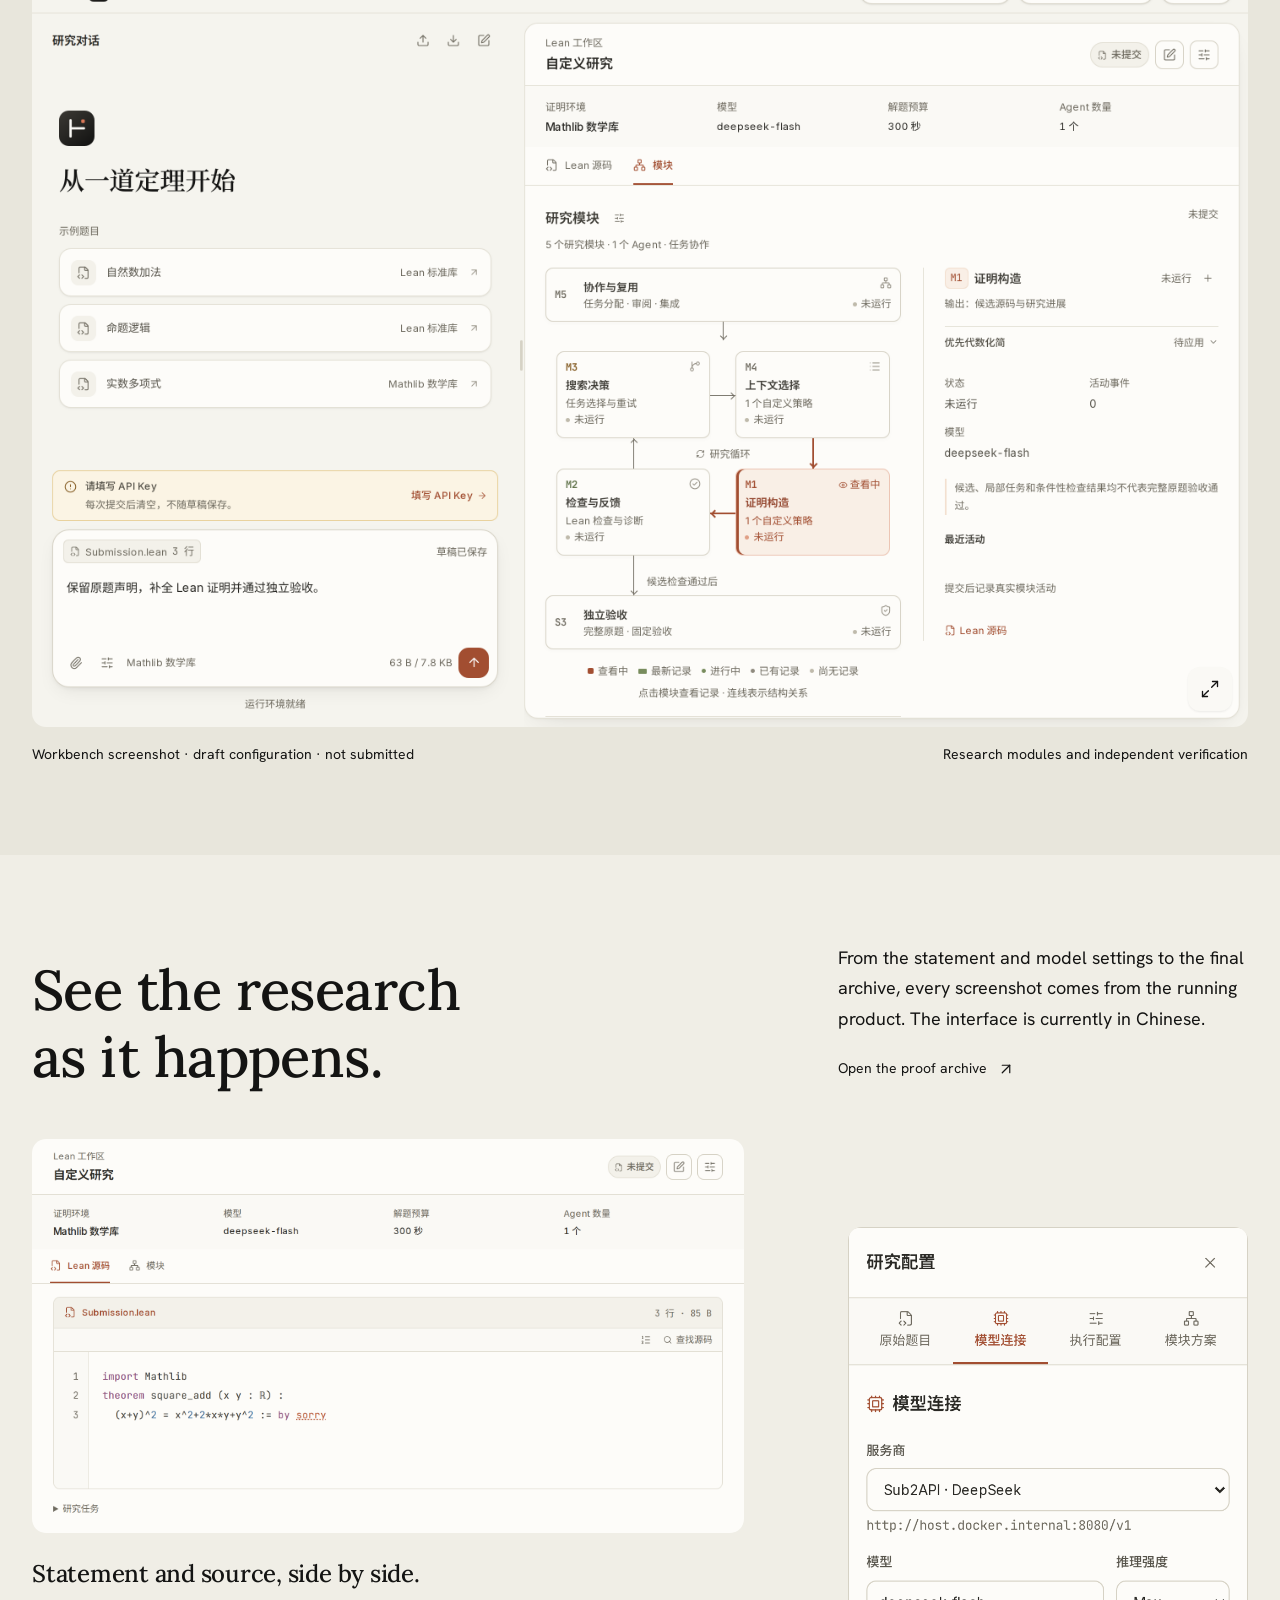
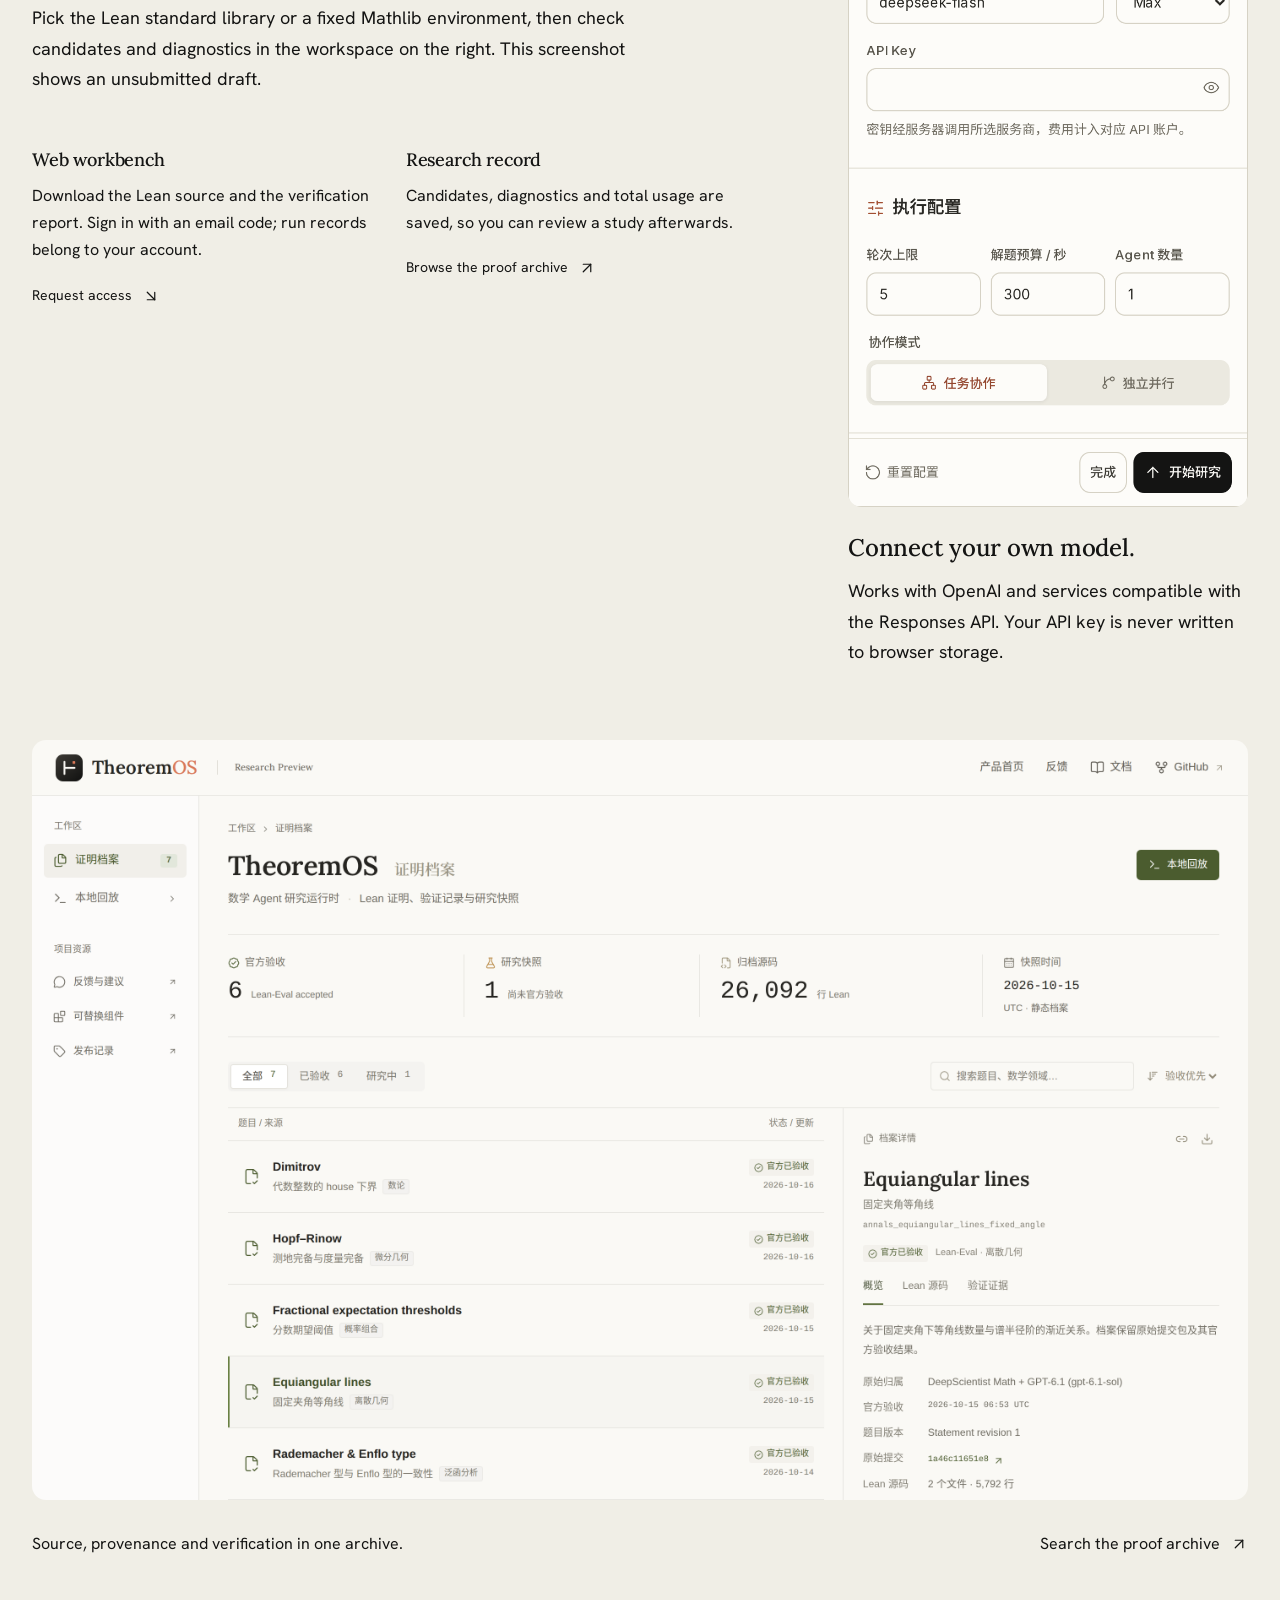
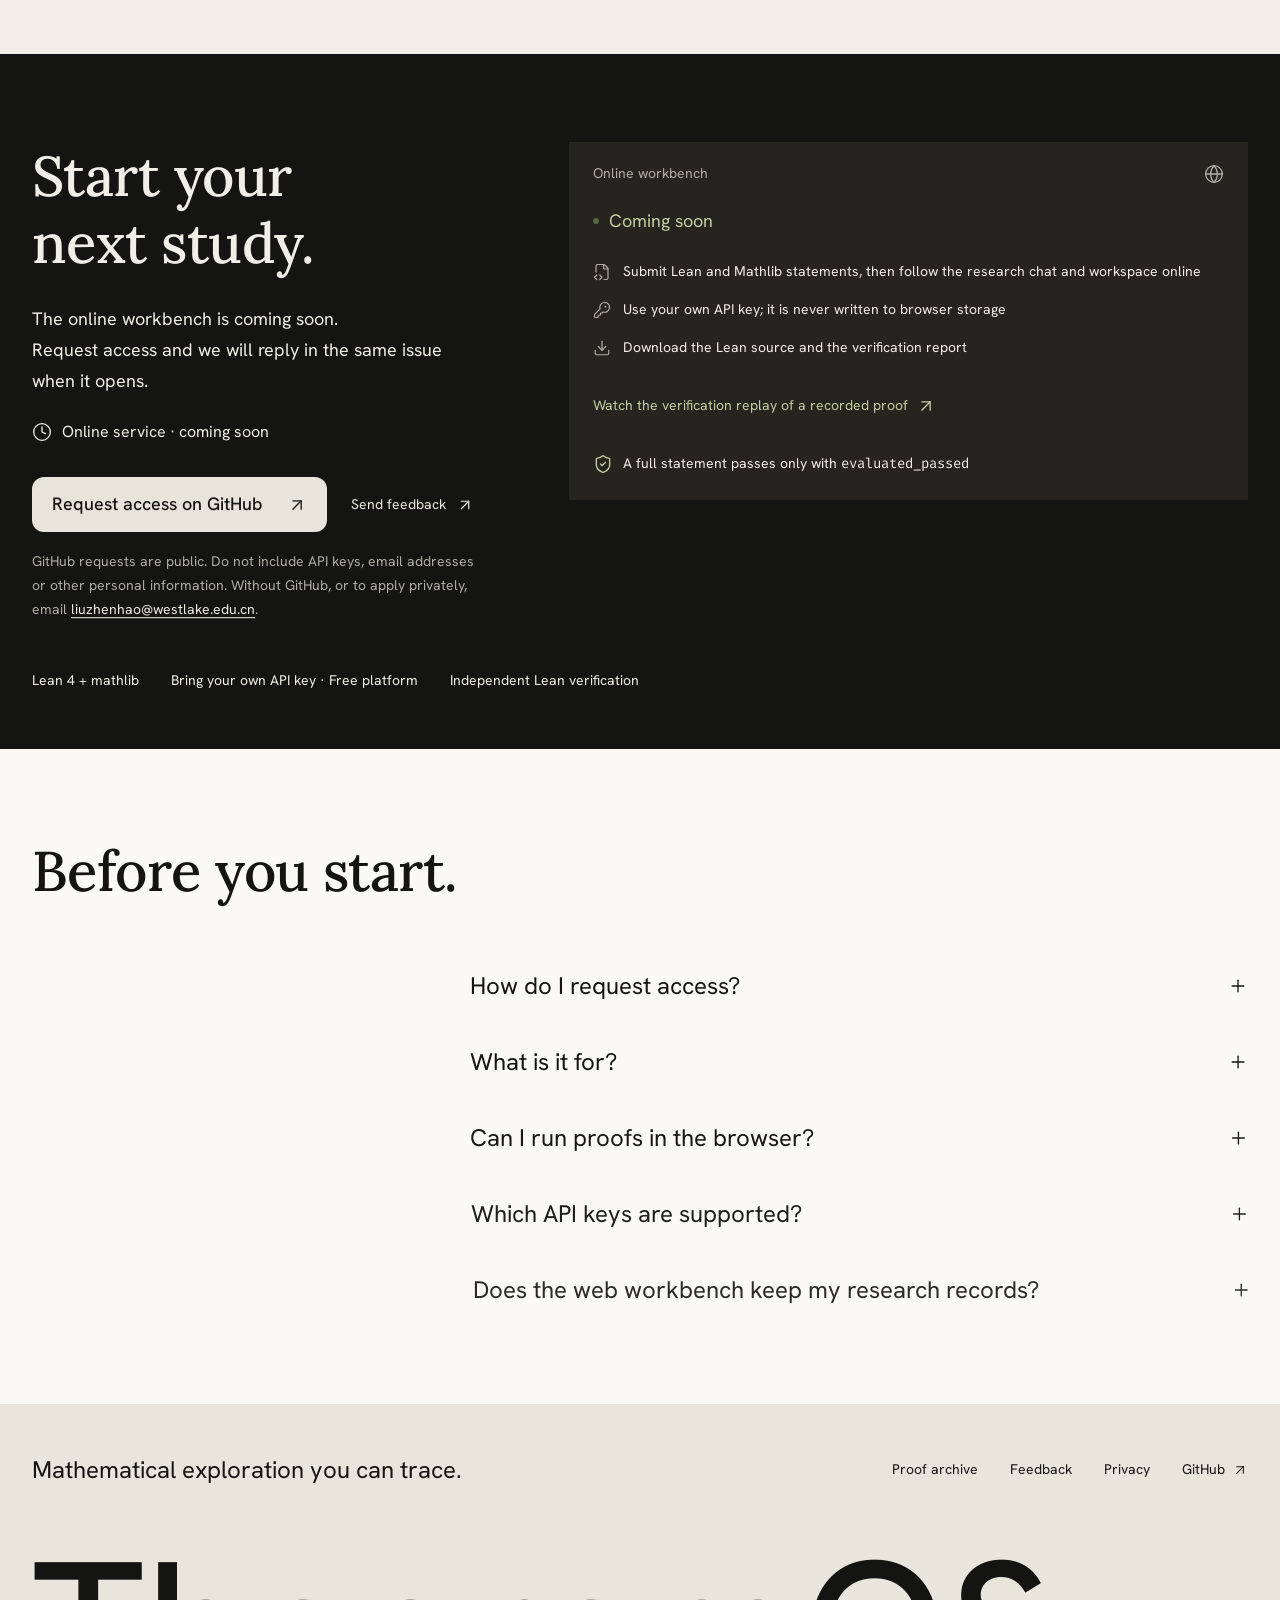
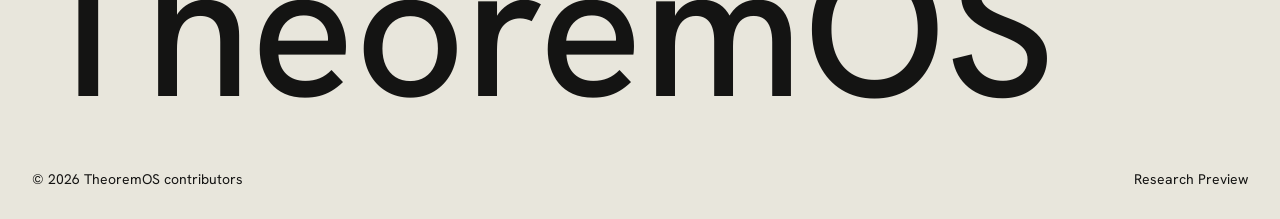
==== commit 2cf4df5b: "Point canonical and share links at the workers.dev deployment The site now serves from https://theor" ====
--- a/en/index.html
+++ b/en/index.html
@@ -9,10 +9,10 @@
   <meta property="og:description" content="A composable research runtime for math agents. Swap research strategies, check every proof, and trace every attempt.">
   <meta property="og:type" content="website">
   <meta property="og:locale" content="en_US">
-  <meta property="og:image" content="https://likc1606.github.io/theorem-os-site/assets/social-preview-en.png">
+  <meta property="og:image" content="https://theorem-os.lzh-cf-9x27.workers.dev/assets/social-preview-en.png">
   <meta name="twitter:card" content="summary_large_image">
-  <link rel="alternate" hreflang="zh-CN" href="https://likc1606.github.io/theorem-os-site/">
-  <link rel="alternate" hreflang="en" href="https://likc1606.github.io/theorem-os-site/en/">
+  <link rel="alternate" hreflang="zh-CN" href="https://theorem-os.lzh-cf-9x27.workers.dev/">
+  <link rel="alternate" hreflang="en" href="https://theorem-os.lzh-cf-9x27.workers.dev/en/">
   <link rel="icon" type="image/svg+xml" href="../assets/mark.svg">
   <link rel="stylesheet" href="../landing.css">
   <title>TheoremOS | A research runtime for math agents</title>
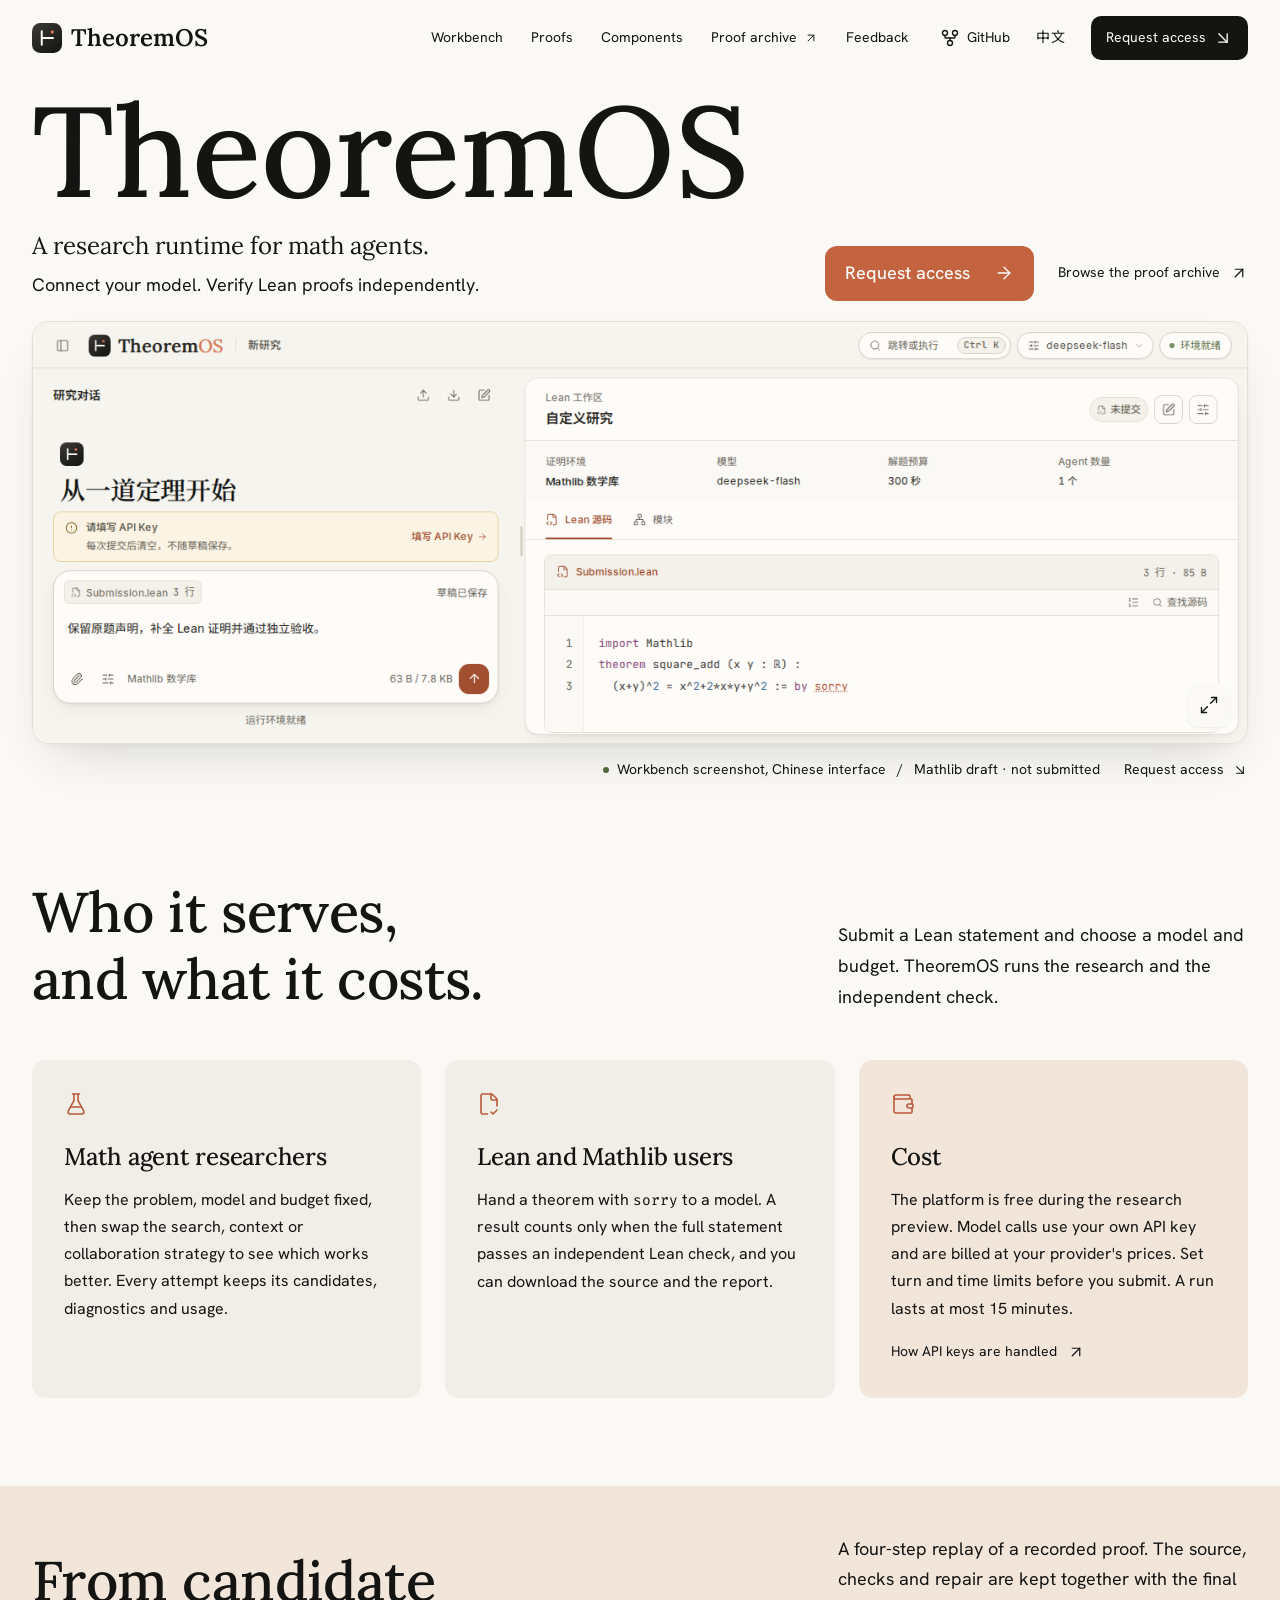
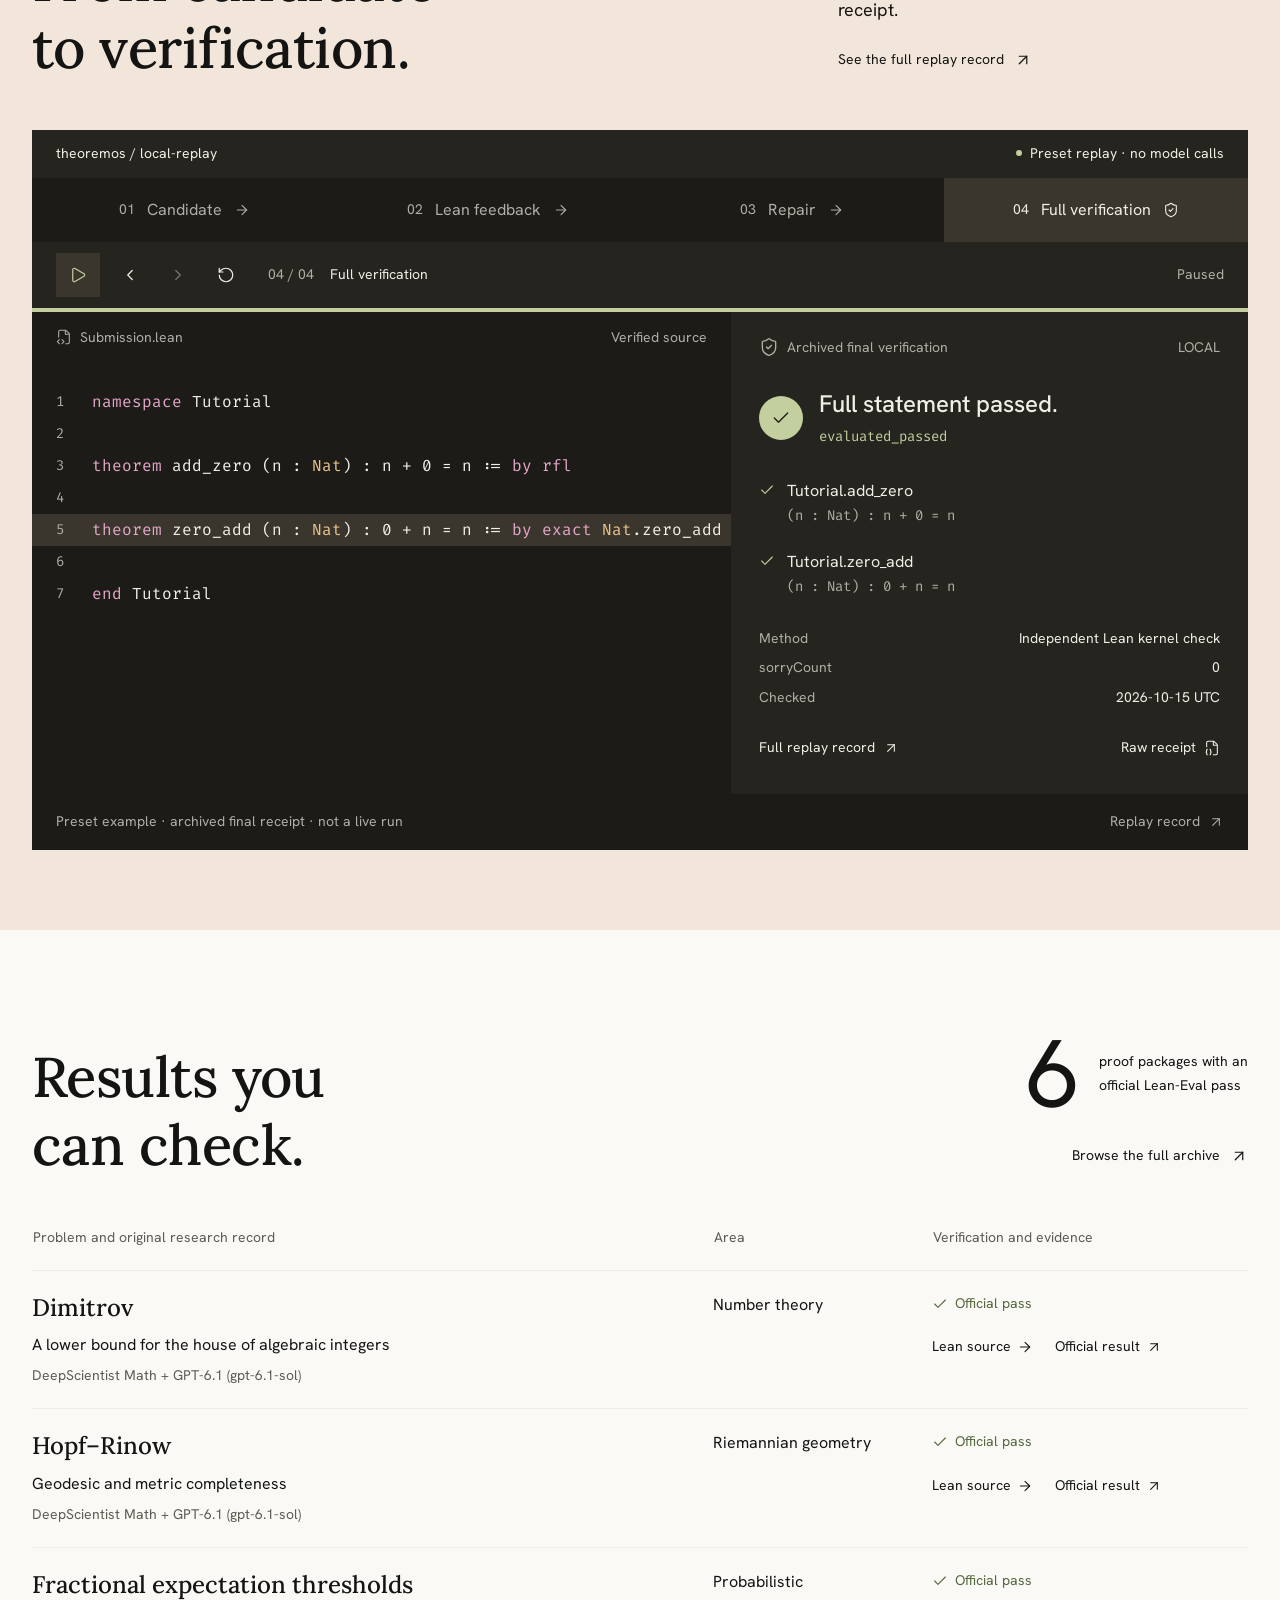
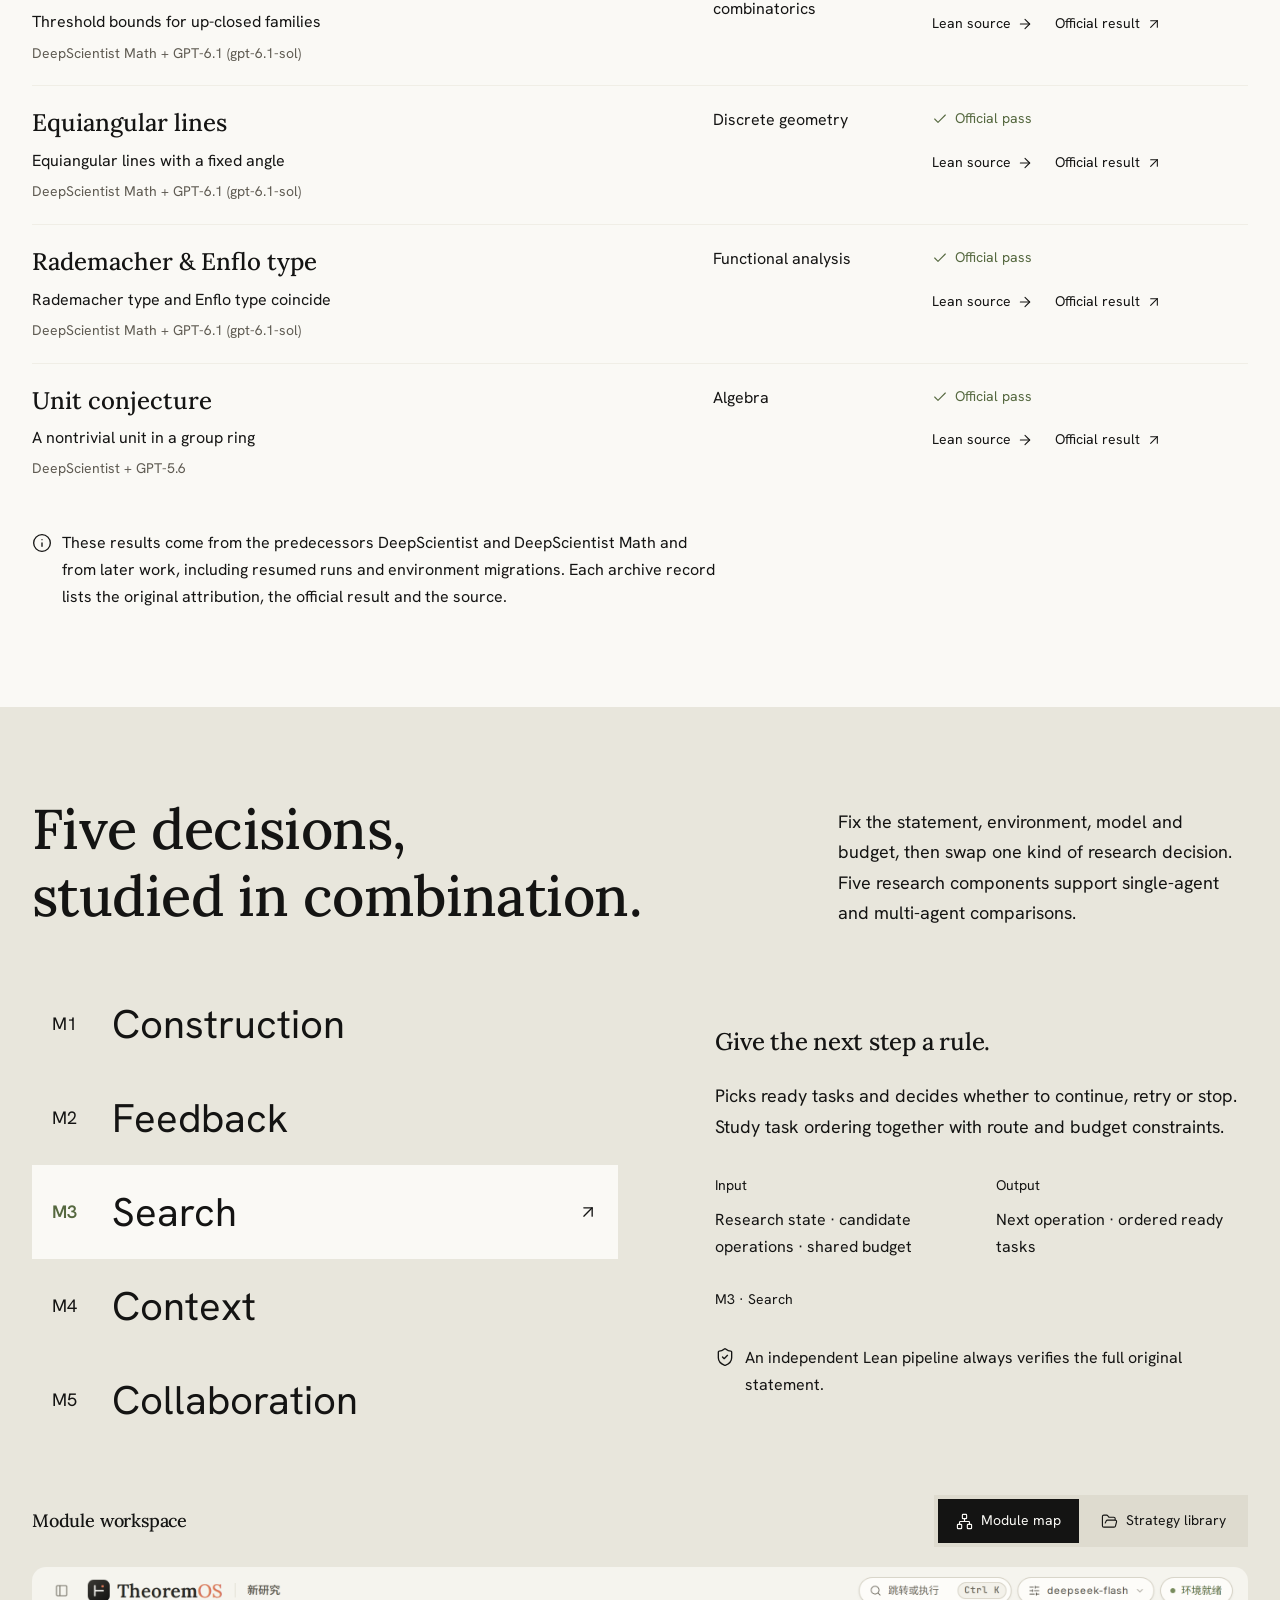
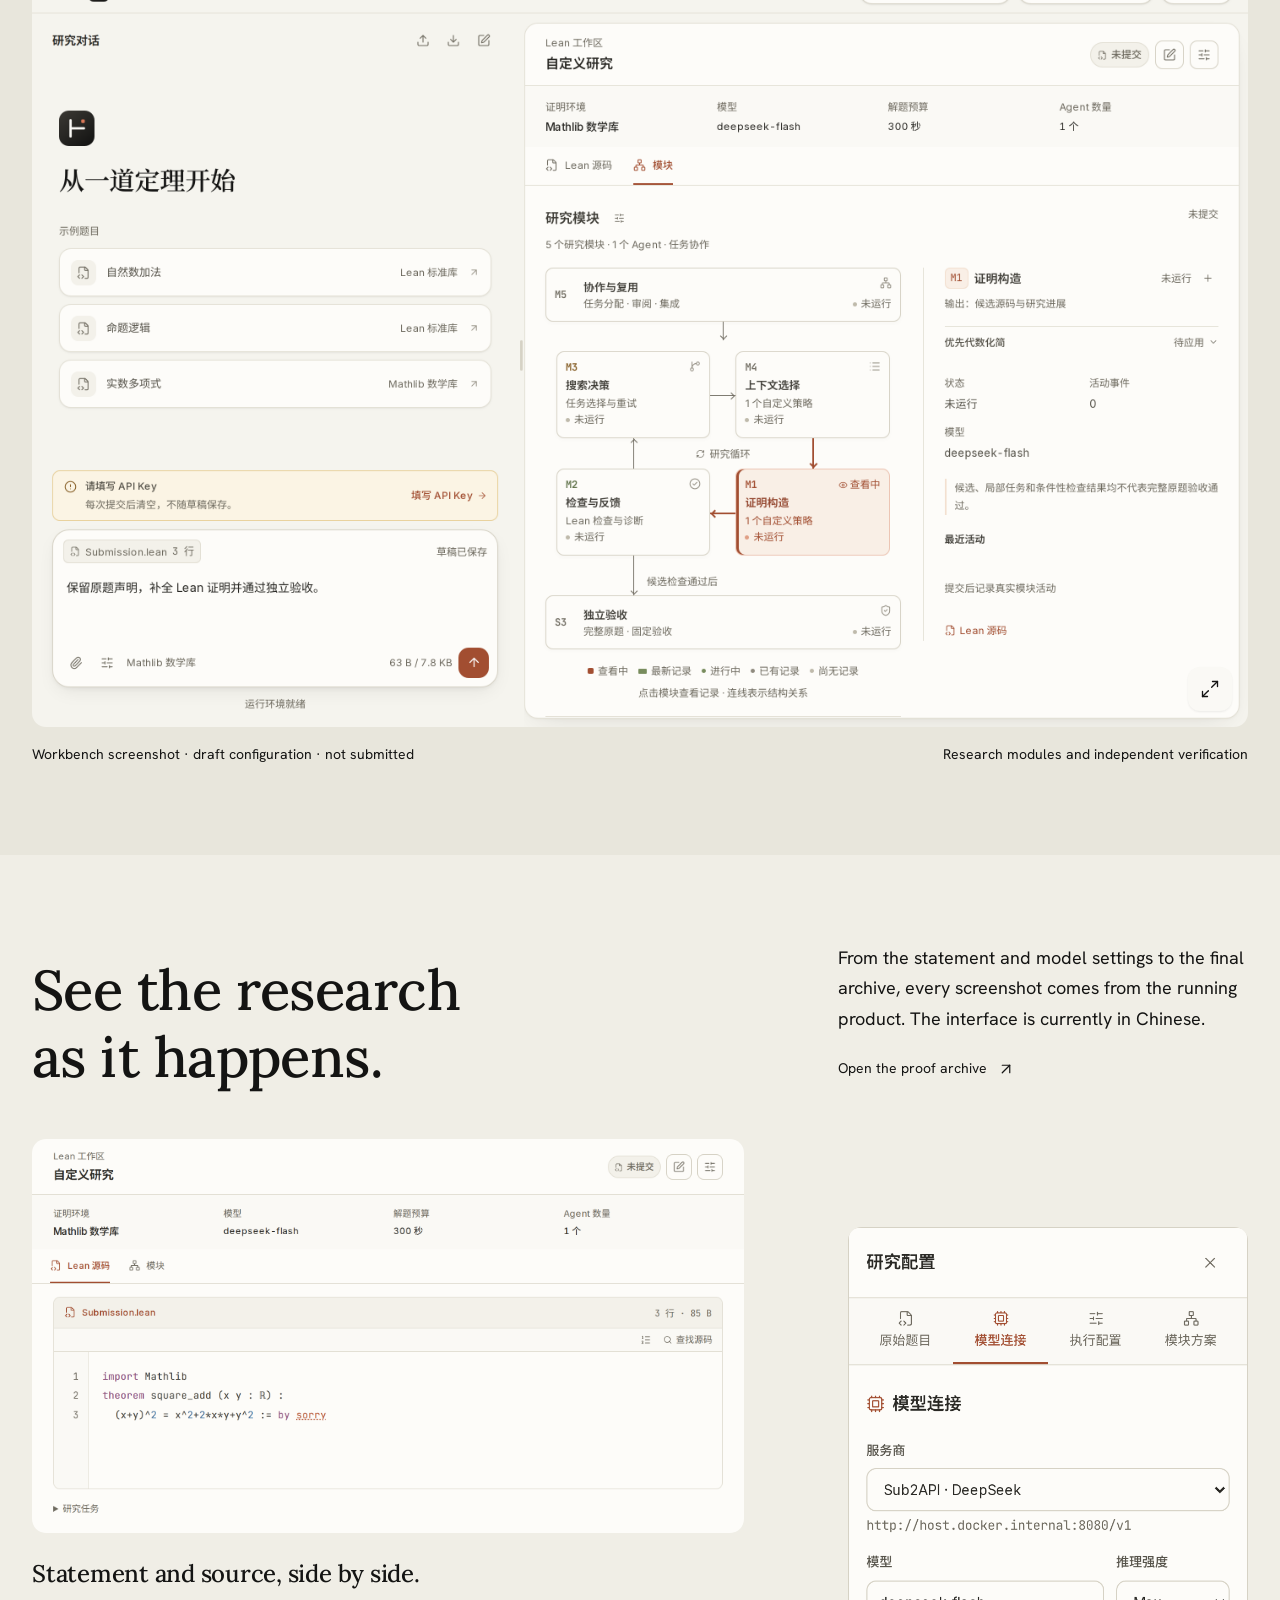
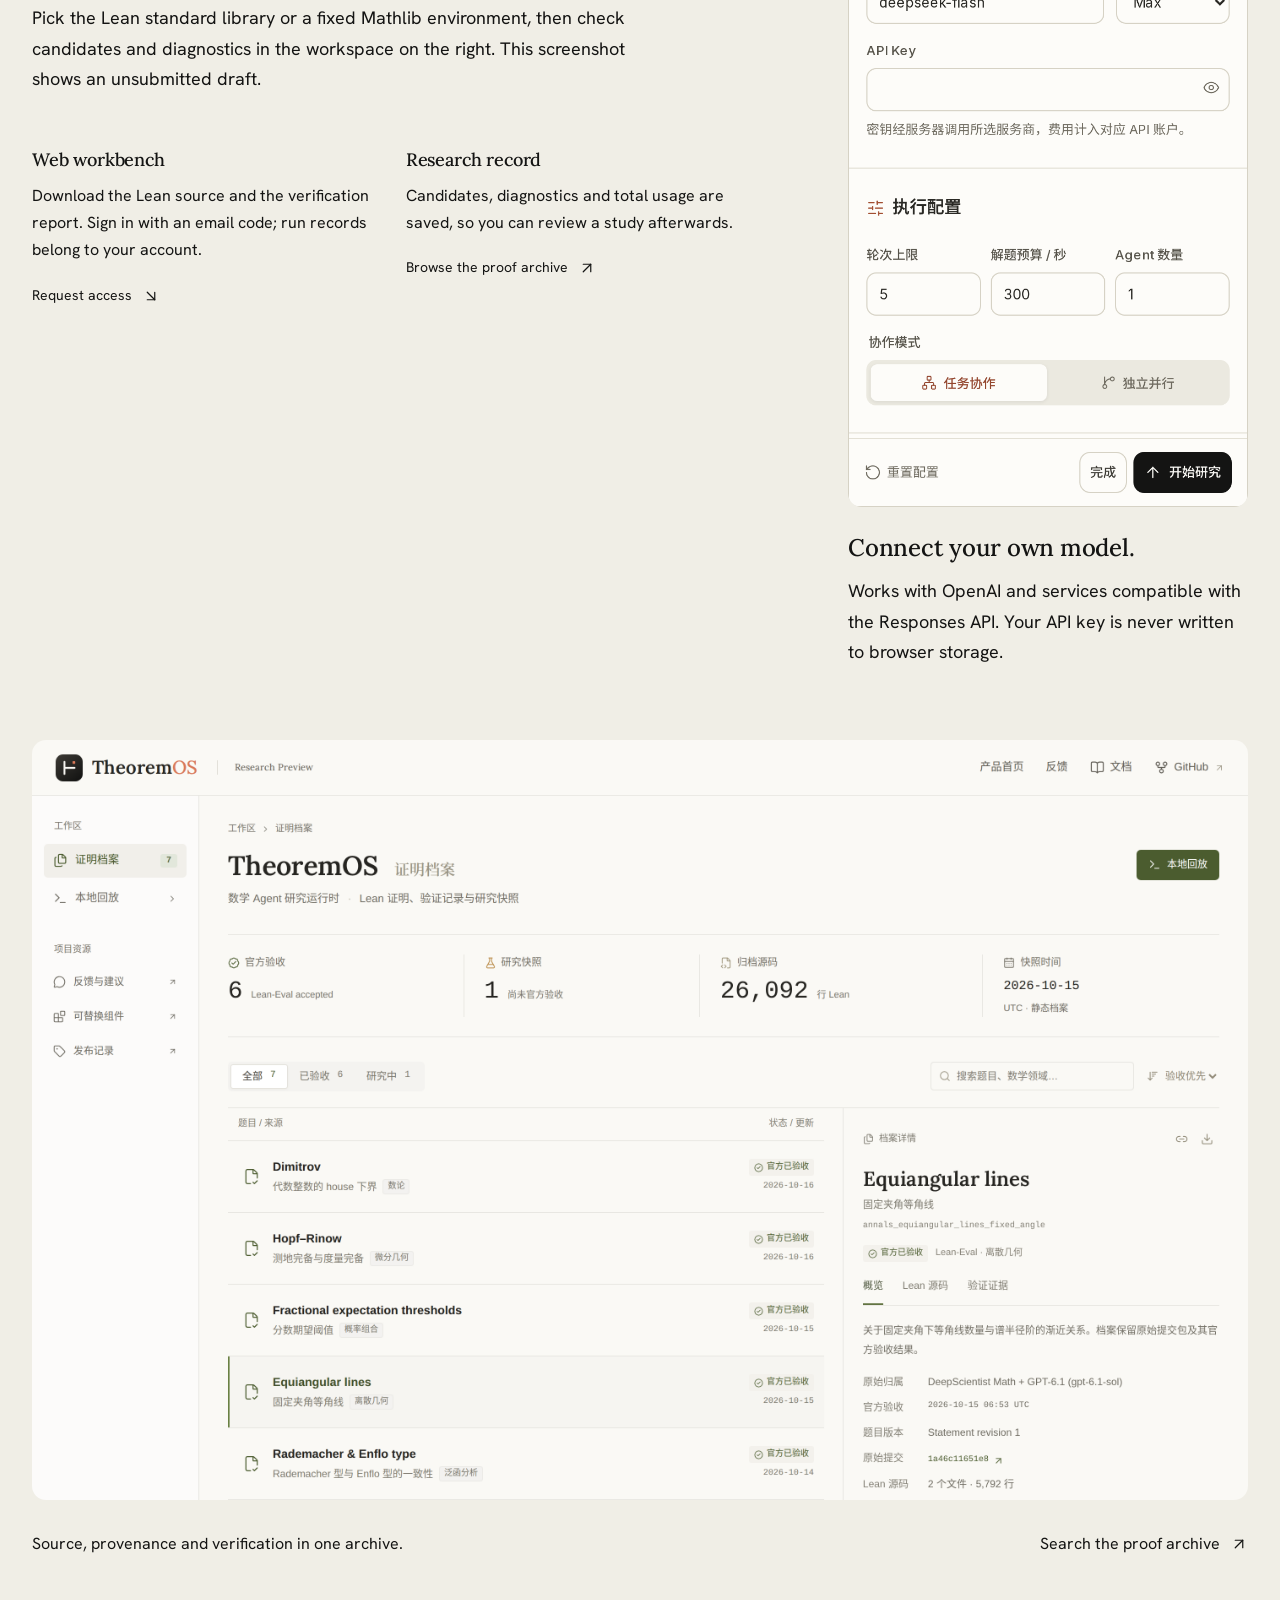
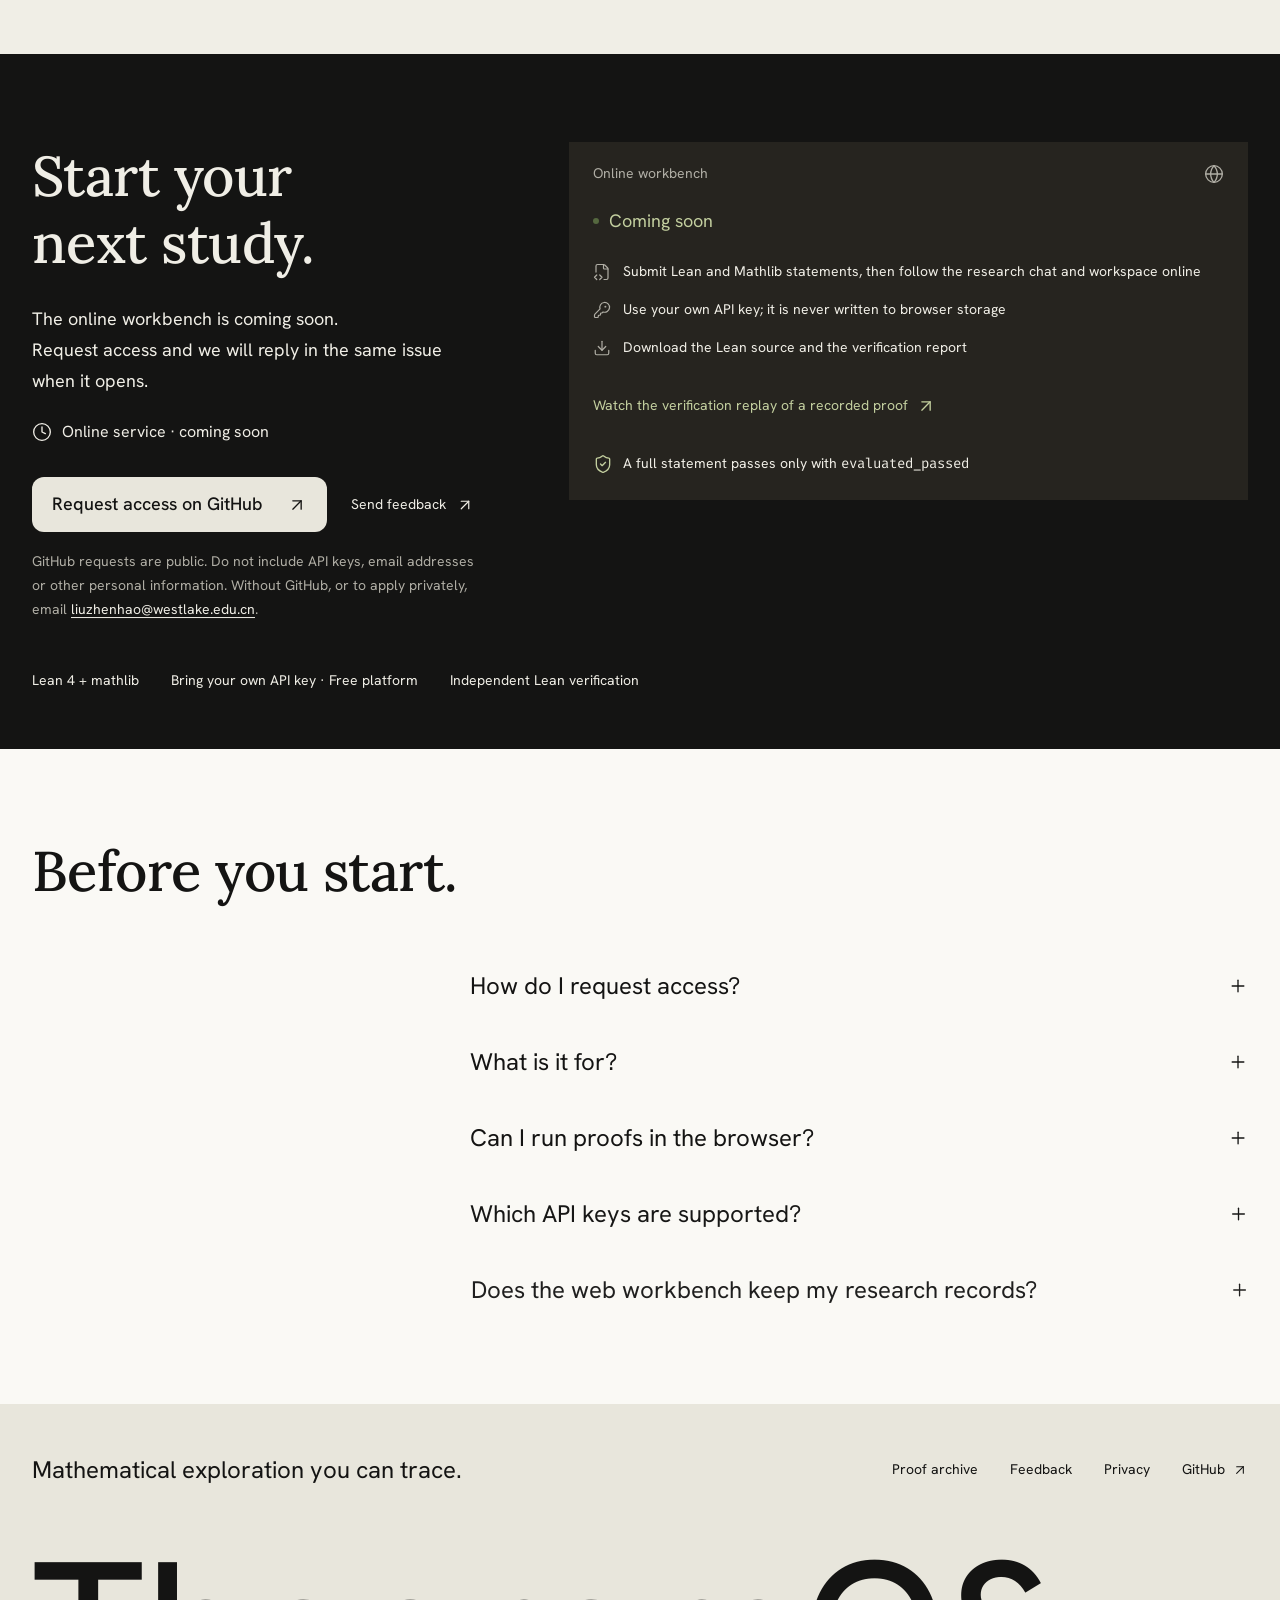
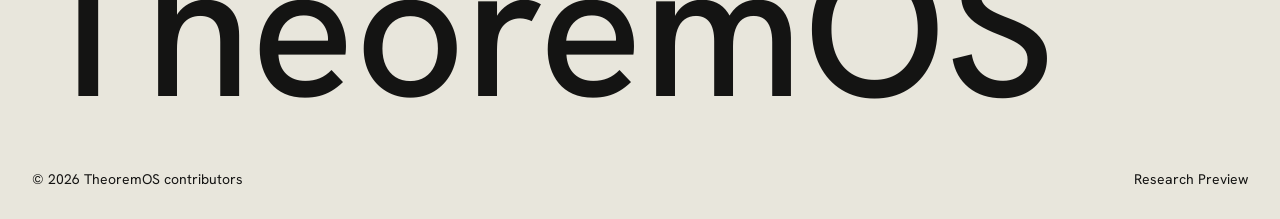
==== commit 1de40c74: "Point canonical and share links at theoremos.top Co-Authored-By: Claude Code <noreply@anthropic.com>" ====
--- a/en/index.html
+++ b/en/index.html
@@ -9,10 +9,10 @@
   <meta property="og:description" content="A composable research runtime for math agents. Swap research strategies, check every proof, and trace every attempt.">
   <meta property="og:type" content="website">
   <meta property="og:locale" content="en_US">
-  <meta property="og:image" content="https://theorem-os.lzh-cf-9x27.workers.dev/assets/social-preview-en.png">
+  <meta property="og:image" content="https://theoremos.top/assets/social-preview-en.png">
   <meta name="twitter:card" content="summary_large_image">
-  <link rel="alternate" hreflang="zh-CN" href="https://theorem-os.lzh-cf-9x27.workers.dev/">
-  <link rel="alternate" hreflang="en" href="https://theorem-os.lzh-cf-9x27.workers.dev/en/">
+  <link rel="alternate" hreflang="zh-CN" href="https://theoremos.top/">
+  <link rel="alternate" hreflang="en" href="https://theoremos.top/en/">
   <link rel="icon" type="image/svg+xml" href="../assets/mark.svg">
   <link rel="stylesheet" href="../landing.css">
   <title>TheoremOS | A research runtime for math agents</title>
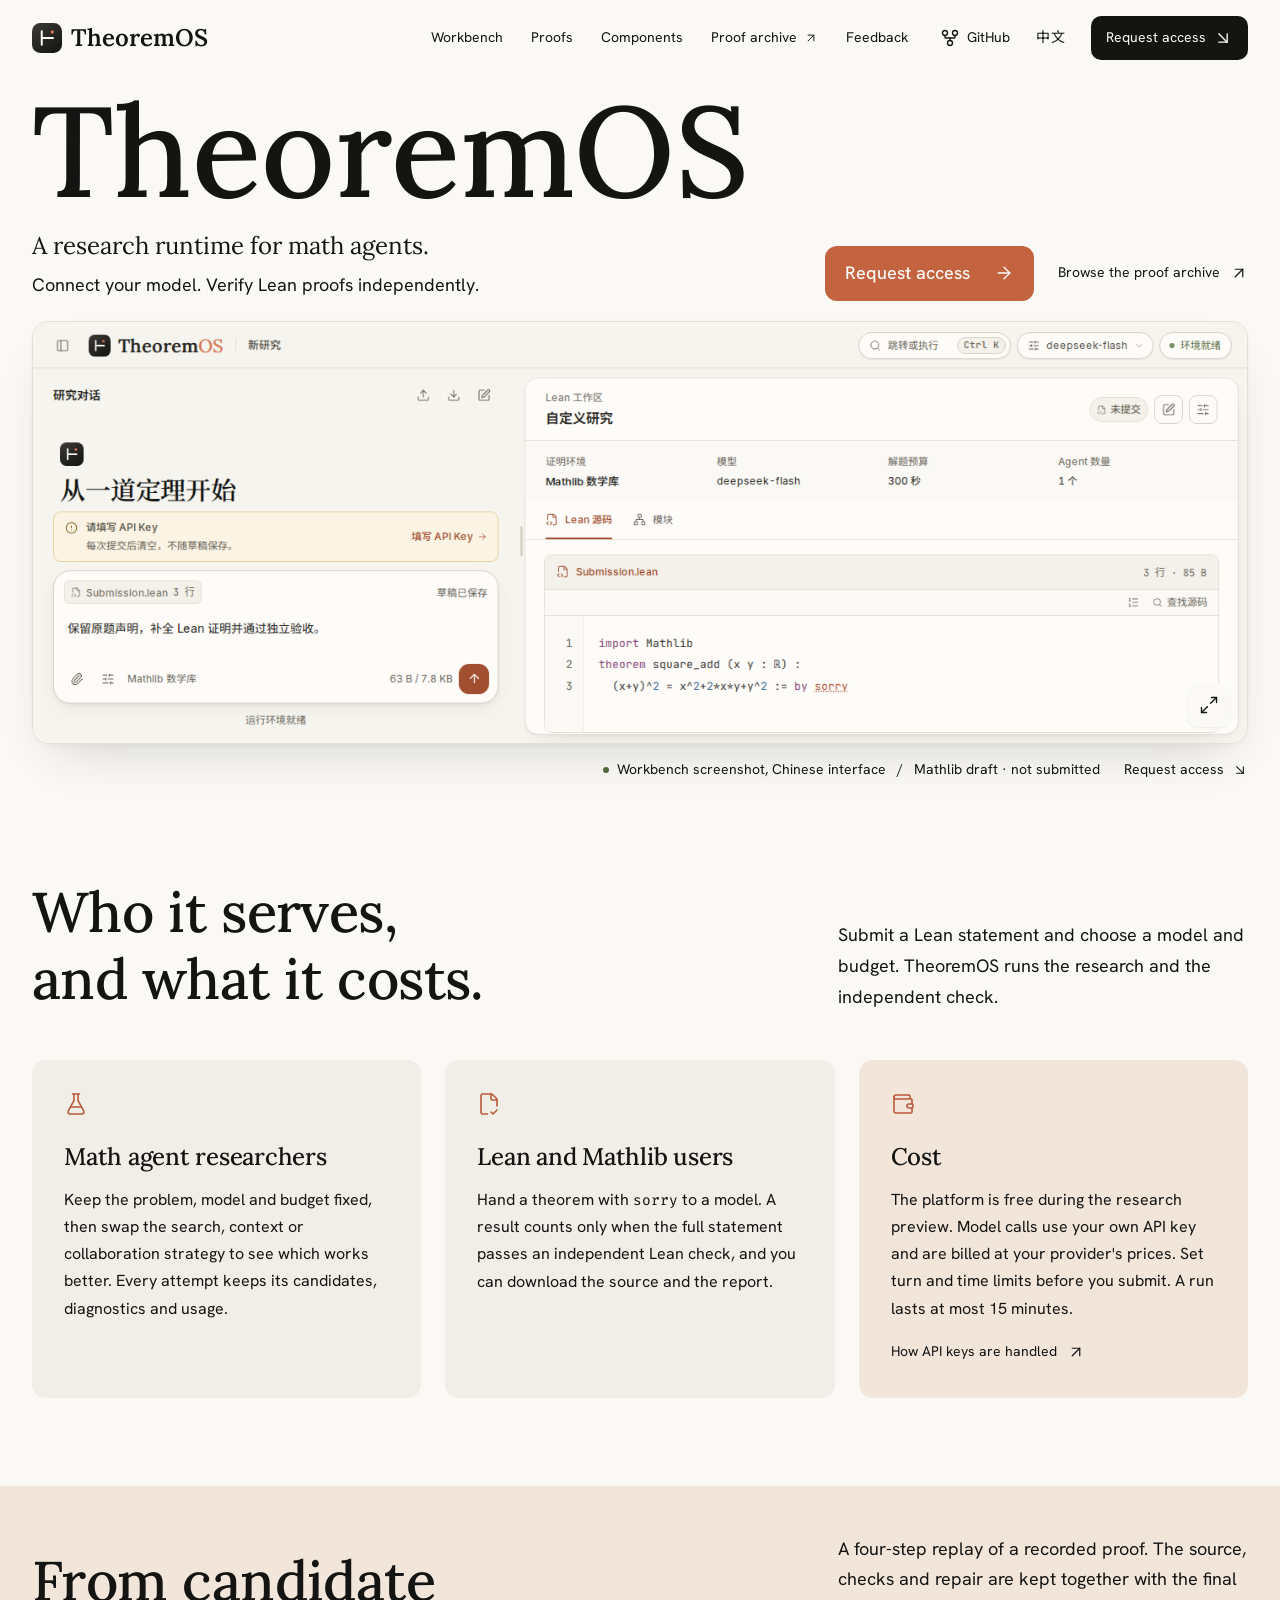
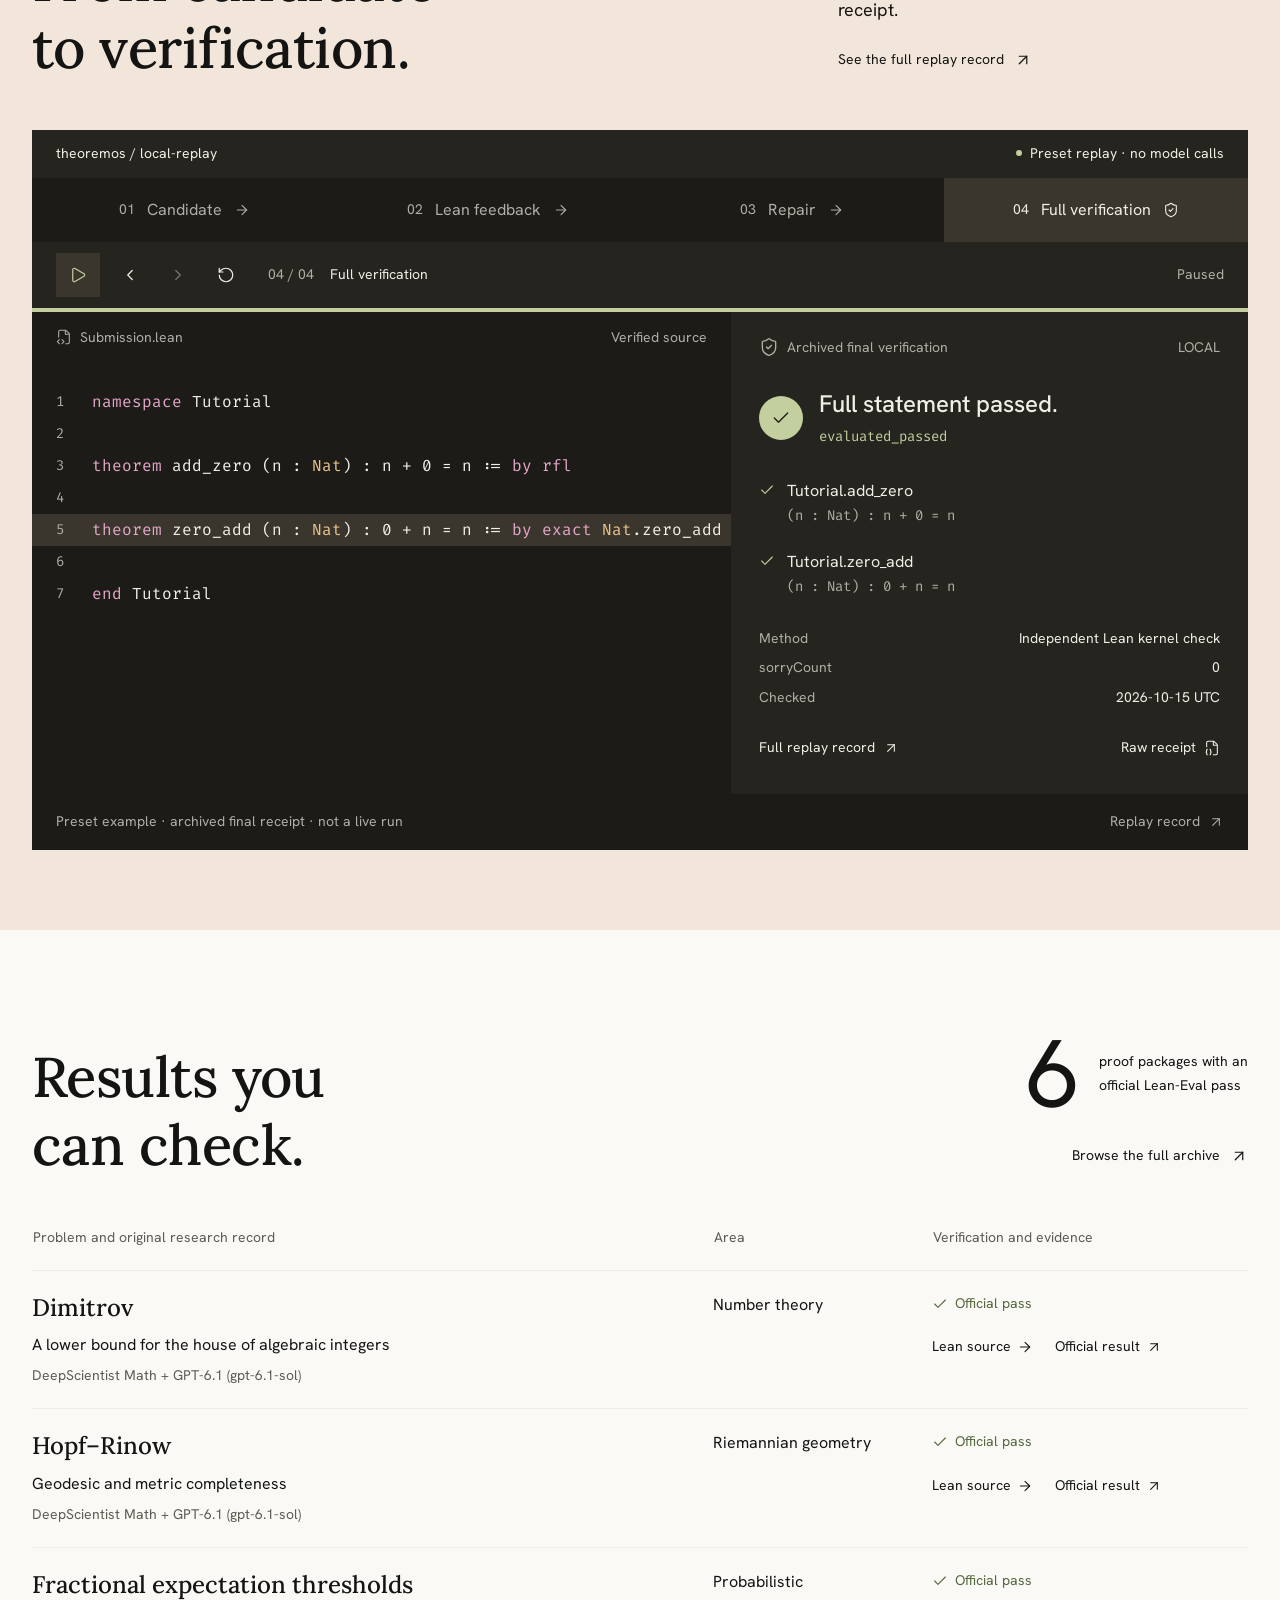
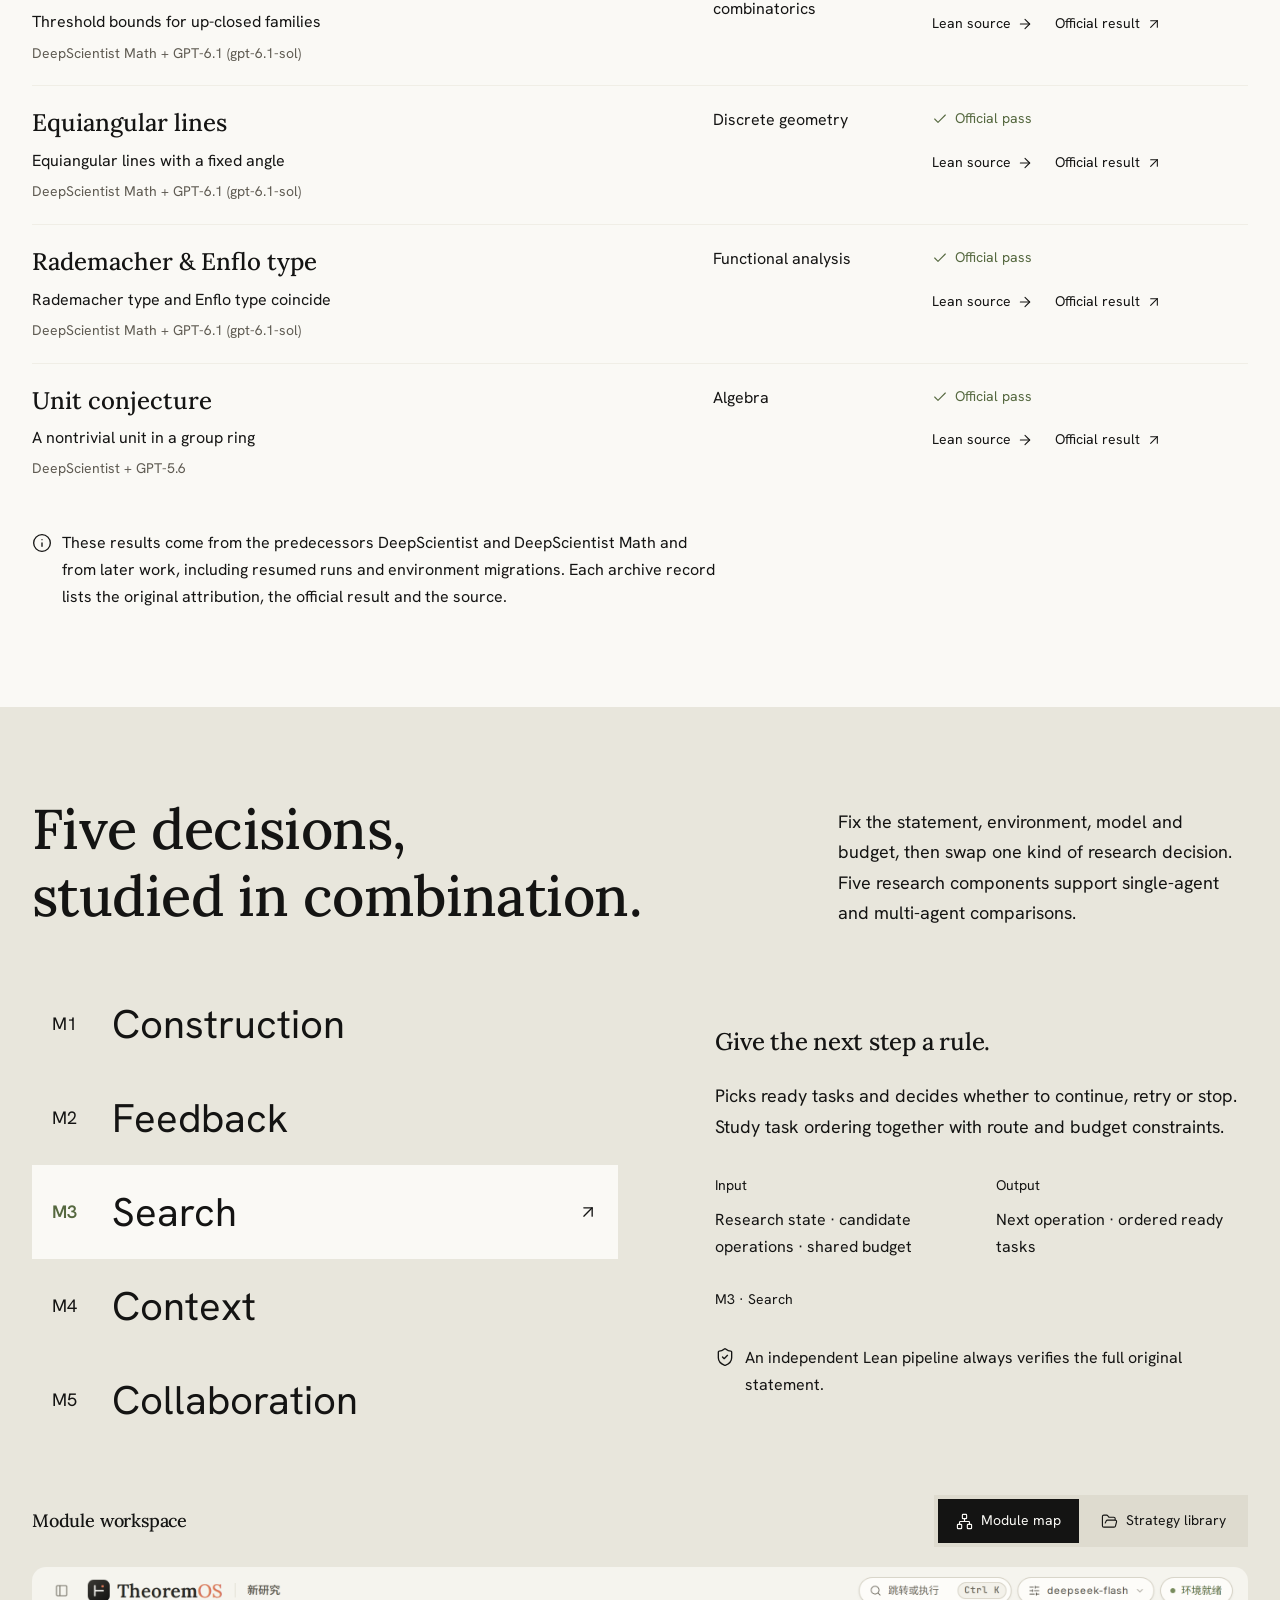
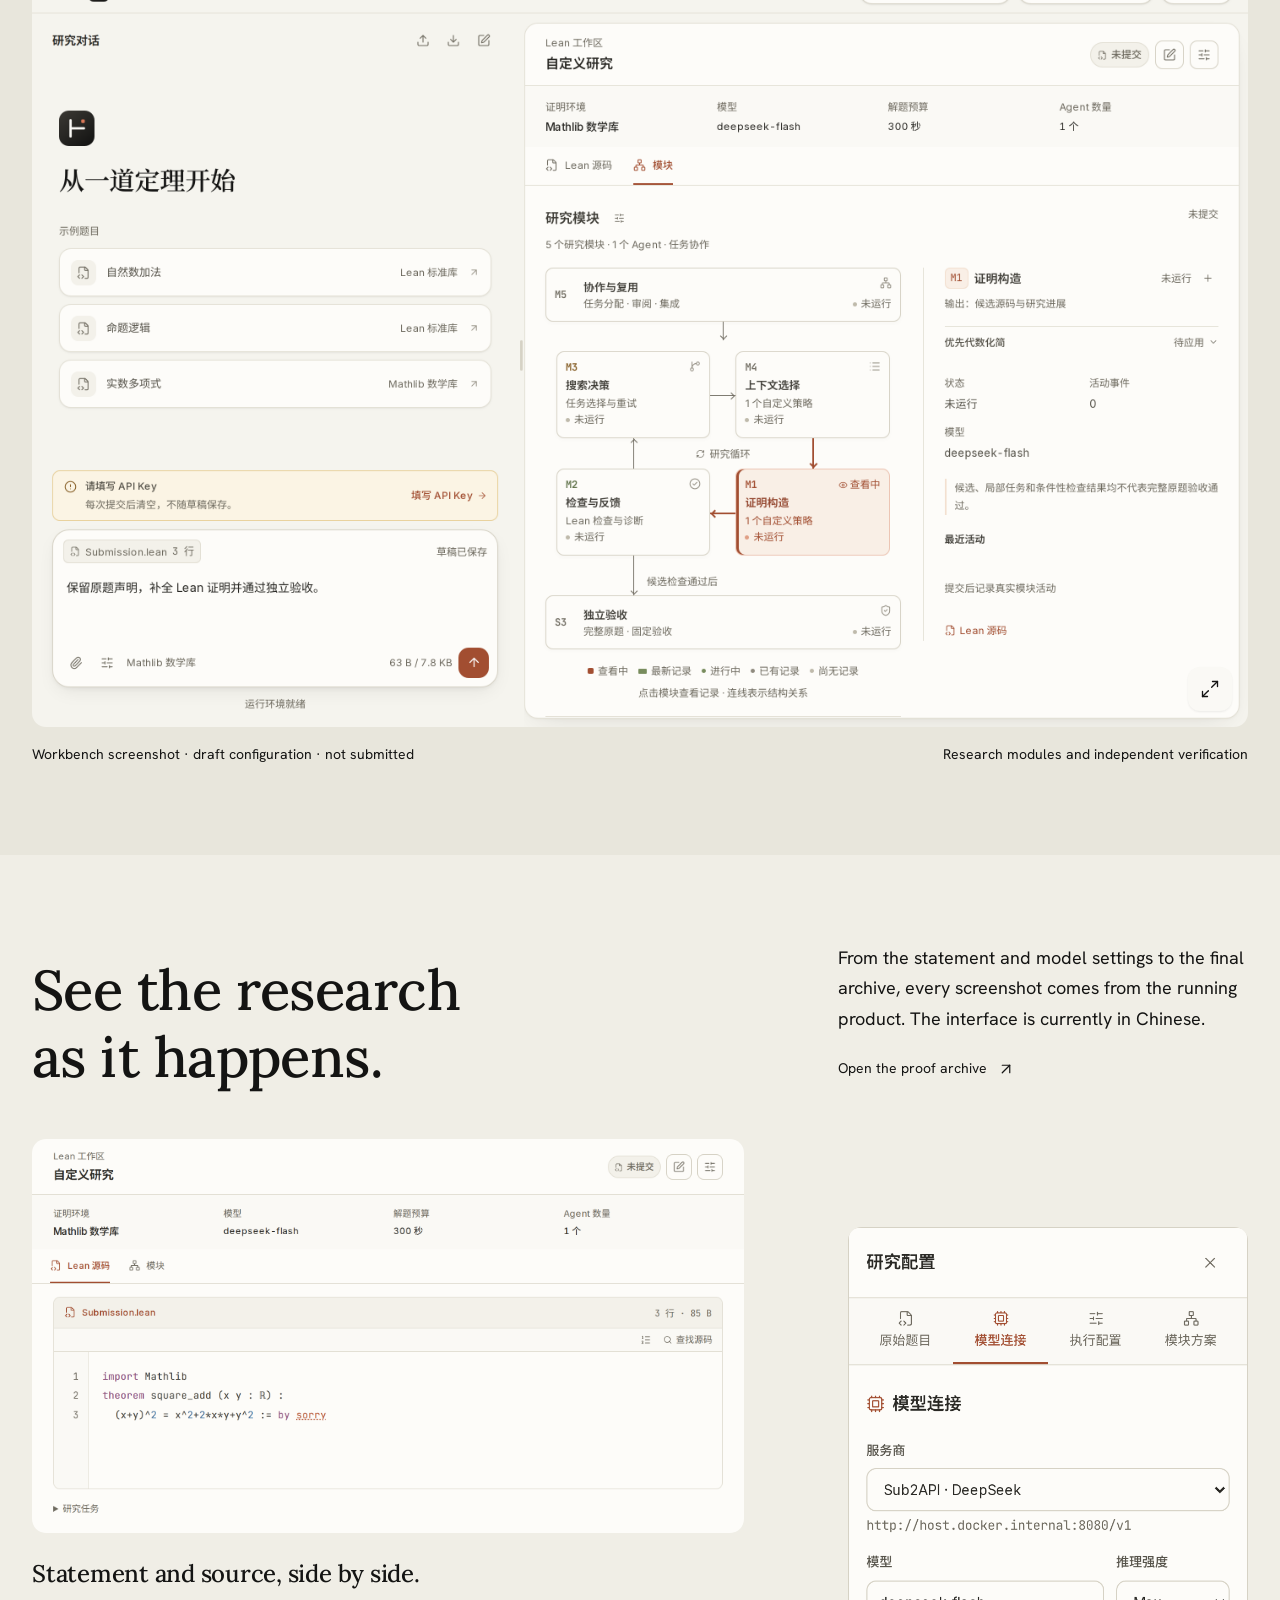
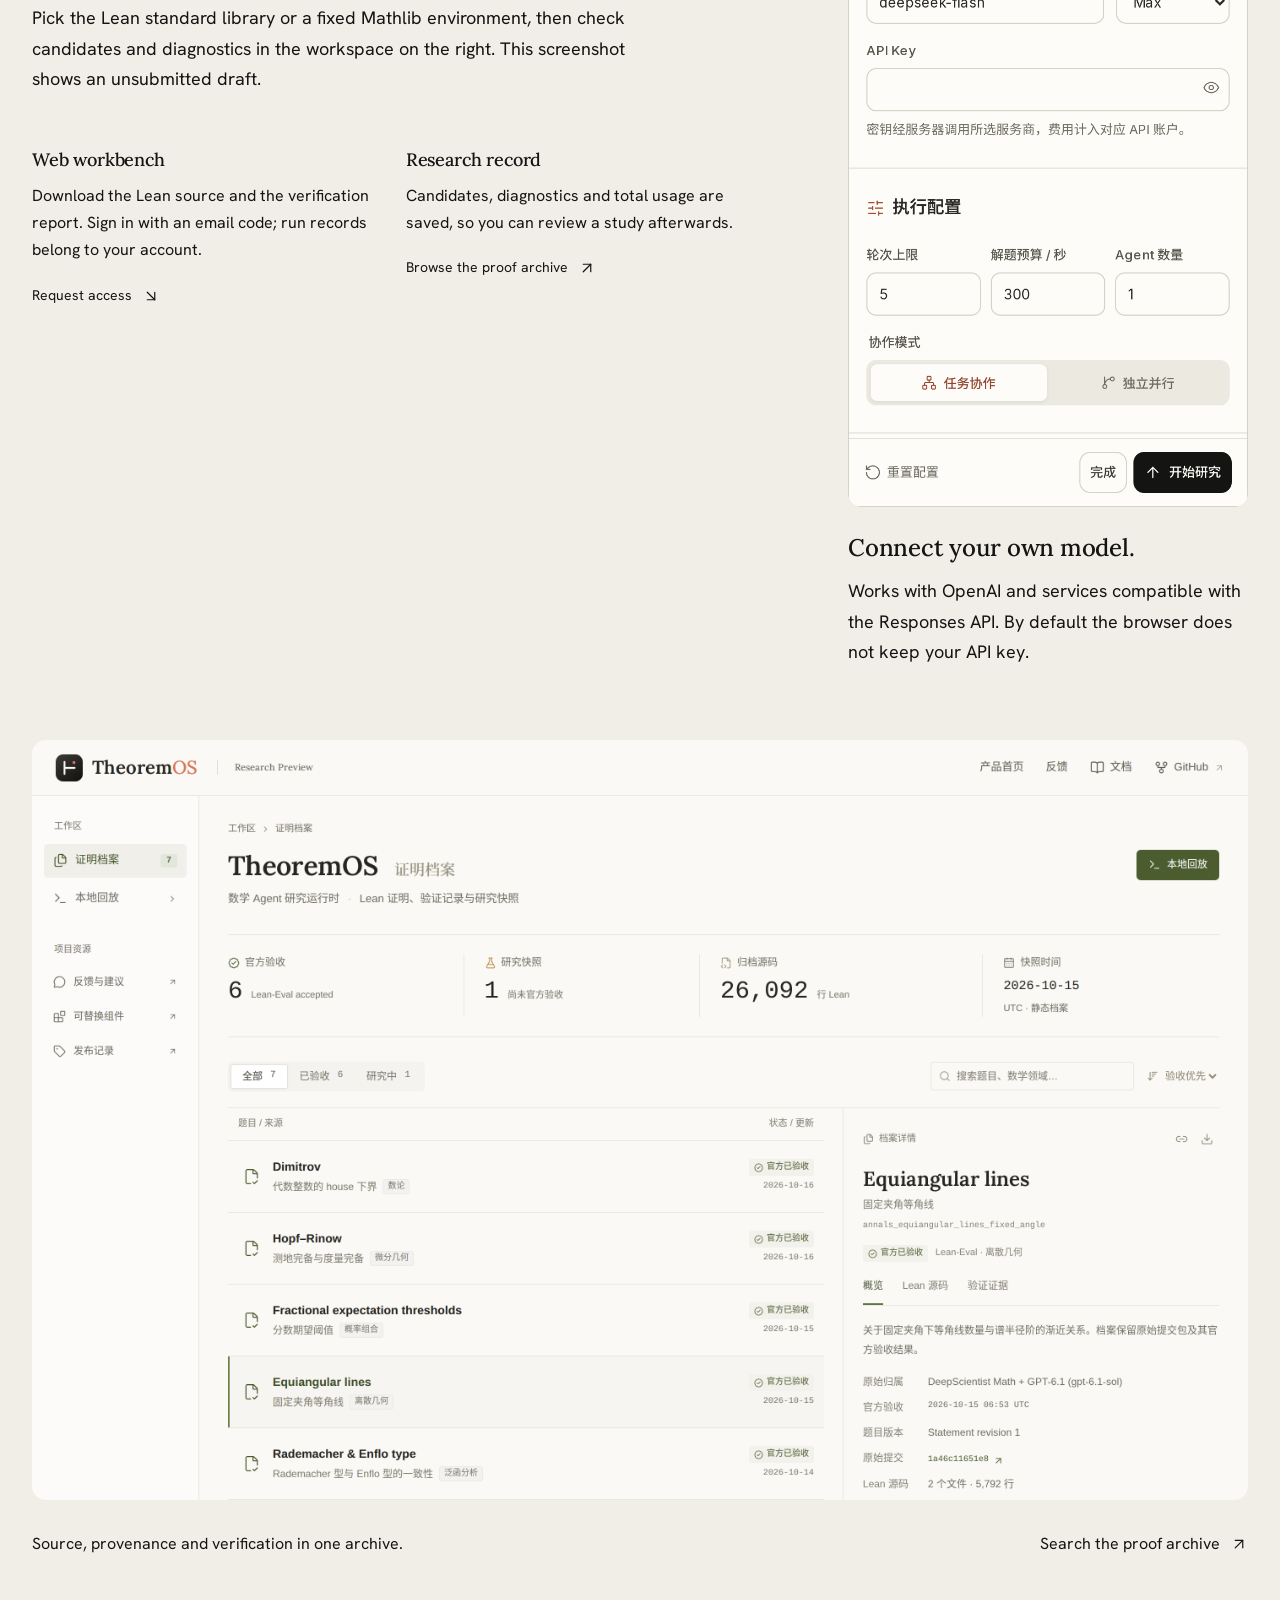
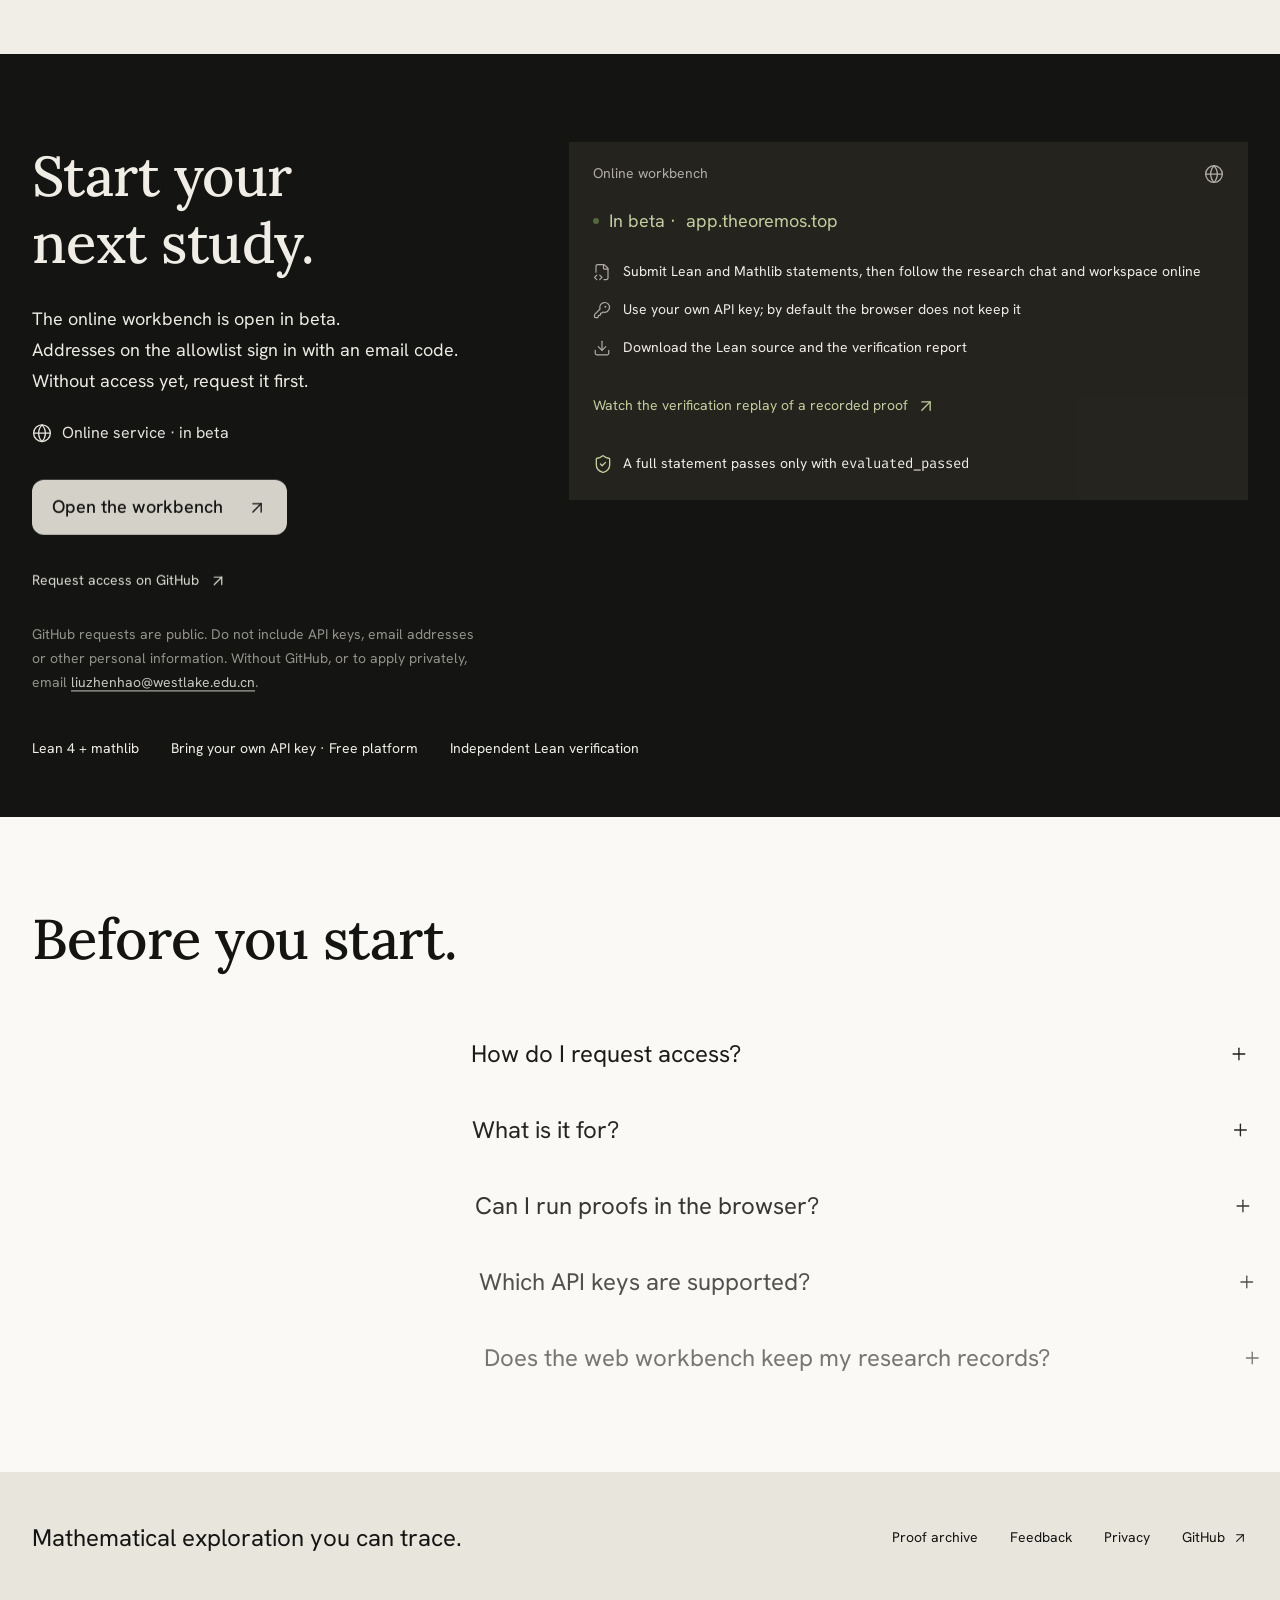
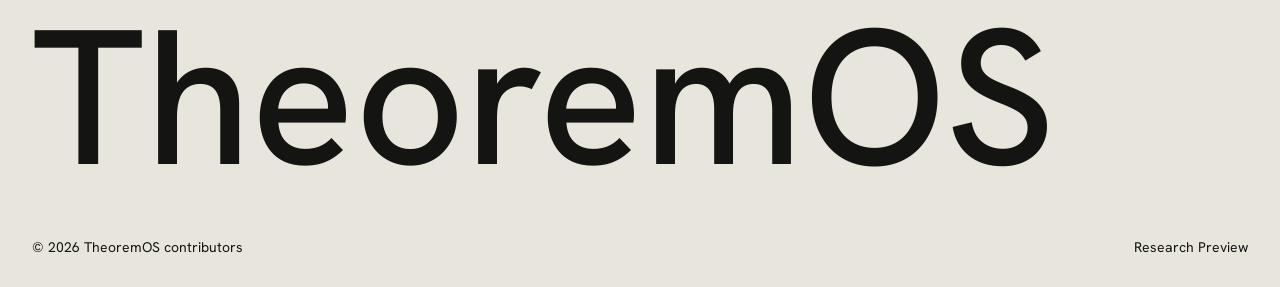
==== commit e895121c: "Announce the open workbench beta at app.theoremos.top The start section and FAQ link to the workbenc" ====
--- a/en/index.html
+++ b/en/index.html
@@ -136,7 +136,7 @@
         <div class="section-heading"><h2 id="records-title">See the research<br>as it happens.</h2><div class="records-introduction"><p>From the statement and model settings to the final archive, every screenshot comes from the running product. The interface is currently in Chinese.</p><a class="text-link" href="archive.html">Open the proof archive<i data-lucide="arrow-up-right"></i></a></div></div>
         <div class="product-gallery">
           <div class="source-column"><figure class="product-fragment"><a href="../assets/workbench-source-detail.png" target="_blank" rel="noreferrer" aria-label="View the full Mathlib source screenshot"><img src="../assets/workbench-source-detail.png" alt="A Lean workspace with an unsubmitted statement and candidate source in a fixed Mathlib environment. The sorry is kept." width="953" height="540" loading="lazy"></a><figcaption><h3>Statement and source, side by side.</h3><p>Pick the Lean standard library or a fixed Mathlib environment, then check candidates and diagnostics in the workspace on the right. This screenshot shows an unsubmitted draft.</p></figcaption></figure><div class="record-notes"><div><h3>Web workbench</h3><p>Download the Lean source and the verification report. Sign in with an email code; run records belong to your account.</p><a class="text-link" href="#start">Request access<i data-lucide="arrow-down-right"></i></a></div><div><h3>Research record</h3><p>Candidates, diagnostics and total usage are saved, so you can review a study afterwards.</p><a class="text-link" href="archive.html">Browse the proof archive<i data-lucide="arrow-up-right"></i></a></div></div></div>
-          <figure class="product-fragment settings-fragment"><a href="../assets/workbench-settings-detail.png" target="_blank" rel="noreferrer" aria-label="View the full model settings screenshot"><img src="../assets/workbench-settings-detail.png" alt="The research settings: the model connection page shows the OpenAI endpoint, the model, the reasoning effort and an empty API key field." width="370" height="814" loading="lazy"></a><figcaption><h3>Connect your own model.</h3><p>Works with OpenAI and services compatible with the Responses API. Your API key is never written to browser storage.</p></figcaption></figure>
+          <figure class="product-fragment settings-fragment"><a href="../assets/workbench-settings-detail.png" target="_blank" rel="noreferrer" aria-label="View the full model settings screenshot"><img src="../assets/workbench-settings-detail.png" alt="The research settings: the model connection page shows the OpenAI endpoint, the model, the reasoning effort and an empty API key field." width="370" height="814" loading="lazy"></a><figcaption><h3>Connect your own model.</h3><p>Works with OpenAI and services compatible with the Responses API. By default the browser does not keep your API key.</p></figcaption></figure>
         </div>
         <figure class="archive-showcase"><a class="archive-image-link" href="archive.html" aria-label="Open the searchable proof archive"><picture><source media="(max-width: 600px)" srcset="../assets/archive-preview-mobile.png" width="356" height="797"><img src="../assets/archive-preview.png" alt="The TheoremOS proof archive with the statement, the original attribution, the Lean source and the verification evidence for each proof." width="1440" height="900" loading="lazy"></picture></a><figcaption><span>Source, provenance and verification in one archive.</span><a href="archive.html">Search the proof archive<i data-lucide="arrow-up-right"></i></a></figcaption></figure>
       </div>
@@ -146,18 +146,18 @@
       <div class="start-layout wrap">
         <div class="start-copy">
           <h2 id="start-title">Start your<br>next study.</h2>
-          <p>The online workbench is coming soon. <br>Request access and we will reply in the same issue when it opens.</p>
-          <span class="replay-label"><i data-lucide="clock"></i>Online service · coming soon</span>
-          <div class="start-links"><a class="button button-lime" data-umami-event="apply-github" href="https://github.com/LikC1606/theorem-os-site/issues/new?template=early-access.yml" target="_blank" rel="noreferrer">Request access on GitHub<i data-lucide="arrow-up-right"></i></a><a class="text-link" href="feedback.html">Send feedback<i data-lucide="arrow-up-right"></i></a></div>
+          <p>The online workbench is open in beta. <br>Addresses on the allowlist sign in with an email code. Without access yet, request it first.</p>
+          <span class="replay-label"><i data-lucide="globe"></i>Online service · in beta</span>
+          <div class="start-links"><a class="button button-lime" data-umami-event="open-workbench" href="https://app.theoremos.top/">Open the workbench<i data-lucide="arrow-up-right"></i></a><a class="text-link" data-umami-event="apply-github" href="https://github.com/LikC1606/theorem-os-site/issues/new?template=early-access.yml" target="_blank" rel="noreferrer">Request access on GitHub<i data-lucide="arrow-up-right"></i></a></div>
           <p class="start-note">GitHub requests are public. Do not include API keys, email addresses or other personal information. Without GitHub, or to apply privately, email <a data-umami-event="apply-email" href="mailto:liuzhenhao@westlake.edu.cn?subject=TheoremOS%20early%20access">liuzhenhao@westlake.edu.cn</a>.</p>
         </div>
-        <div class="start-terminal start-soon" data-ui>
+        <div class="start-terminal start-open" data-ui>
           <div class="terminal-heading"><span>Online workbench</span><i data-lucide="globe"></i></div>
           <div class="command-panel">
-            <p class="soon-status"><span class="status-dot"></span>Coming soon</p>
+            <p class="soon-status"><span class="status-dot"></span>In beta · <a href="https://app.theoremos.top/">app.theoremos.top</a></p>
             <ul class="soon-list">
               <li><i data-lucide="file-code-2"></i><span>Submit Lean and Mathlib statements, then follow the research chat and workspace online</span></li>
-              <li><i data-lucide="key-round"></i><span>Use your own API key; it is never written to browser storage</span></li>
+              <li><i data-lucide="key-round"></i><span>Use your own API key; by default the browser does not keep it</span></li>
               <li><i data-lucide="download"></i><span>Download the Lean source and the verification report</span></li>
             </ul>
             <a class="terminal-evidence" href="archive.html#view=quickstart">Watch the verification replay of a recorded proof<i data-lucide="arrow-up-right"></i></a>
@@ -168,7 +168,7 @@
       </div>
     </section>
 
-    <section class="faq-section wrap" aria-labelledby="faq-title"><h2 id="faq-title">Before you start.</h2><div class="faq-list"><details><summary>How do I request access?<i data-lucide="plus"></i></summary><p>Open an early access request on GitHub and describe your research use and the problems you want to work on. We will reply in the same issue when the workbench opens and ask you to email us the address you will sign in with. Once it is on the allowlist, you sign in with a code sent to that address. Requests are public, so do not include API keys, email addresses or other personal information. Without GitHub, or to apply privately, email <a href="mailto:liuzhenhao@westlake.edu.cn?subject=TheoremOS%20early%20access">liuzhenhao@westlake.edu.cn</a> with your research use and the problems you want to work on.</p></details><details><summary>What is it for?<i data-lucide="plus"></i></summary><p>It is built for math agent researchers and Lean developers: building proofs, comparing search and collaboration methods, and reviewing research experiments. This is a research preview.</p></details><details><summary>Can I run proofs in the browser?<i data-lucide="plus"></i></summary><p>The online workbench is coming soon. Once it opens, you can submit Lean and Mathlib statements in the browser, enter your own API key and see the verification result. For now the site offers interface screenshots, a recorded replay and the proof archive.</p></details><details><summary>Which API keys are supported?<i data-lucide="plus"></i></summary><p>The online workbench works with OpenAI and services compatible with the Responses API. Research runs incur usage with your provider. The recorded replay on this site does not call a model and needs no API key.</p></details><details><summary>Does the web workbench keep my research records?<i data-lucide="plus"></i></summary><p>Run records are stored on the server under your account, and you can download the source and reports. All records are deleted when you delete your account. Your API key exists only in memory during a run and is never written to disk or browser storage. See <a href="privacy.html">Privacy and terms</a>.</p></details></div></section>
+    <section class="faq-section wrap" aria-labelledby="faq-title"><h2 id="faq-title">Before you start.</h2><div class="faq-list"><details><summary>How do I request access?<i data-lucide="plus"></i></summary><p>Open an early access request on GitHub and describe your research use and the problems you want to work on. We will reply in the same issue and ask you to email us the address you will sign in with. Once it is on the allowlist, you sign in at <a href="https://app.theoremos.top/">app.theoremos.top</a> with a code sent to that address. Requests are public, so do not include API keys, email addresses or other personal information. Without GitHub, or to apply privately, email <a href="mailto:liuzhenhao@westlake.edu.cn?subject=TheoremOS%20early%20access">liuzhenhao@westlake.edu.cn</a> with your research use and the problems you want to work on.</p></details><details><summary>What is it for?<i data-lucide="plus"></i></summary><p>It is built for math agent researchers and Lean developers: building proofs, comparing search and collaboration methods, and reviewing research experiments. This is a research preview.</p></details><details><summary>Can I run proofs in the browser?<i data-lucide="plus"></i></summary><p>Yes. The online workbench at <a href="https://app.theoremos.top/">app.theoremos.top</a> is open in beta. After you sign in, you can submit Lean and Mathlib statements in the browser, enter your own API key and see the verification result. Without access yet, this site offers interface screenshots, a recorded replay and the proof archive.</p></details><details><summary>Which API keys are supported?<i data-lucide="plus"></i></summary><p>The online workbench works with OpenAI and services compatible with the Responses API. Research runs incur usage with your provider. The recorded replay on this site does not call a model and needs no API key.</p></details><details><summary>Does the web workbench keep my research records?<i data-lucide="plus"></i></summary><p>Run records are stored on the server under your account, and you can download the source and reports. All records are deleted when you delete your account. Your API key exists only in server memory during a run and is never written to disk. The browser does not keep it unless you choose to remember it in the current tab. See <a href="privacy.html">Privacy and terms</a>.</p></details></div></section>
   </main>
 
   <div class="footer-shell"><footer class="site-footer wrap"><div class="footer-top"><p>Mathematical exploration you can trace.</p><nav aria-label="Footer links"><a href="archive.html">Proof archive</a><a href="feedback.html">Feedback</a><a href="privacy.html">Privacy</a><a href="https://github.com/LikC1606/theorem-os-site" target="_blank" rel="noreferrer">GitHub<i data-lucide="arrow-up-right"></i></a></nav></div><div class="footer-wordmark" aria-hidden="true">TheoremOS</div><div class="footer-bottom"><span>© 2026 TheoremOS contributors</span><span>Research Preview</span></div></footer></div>
